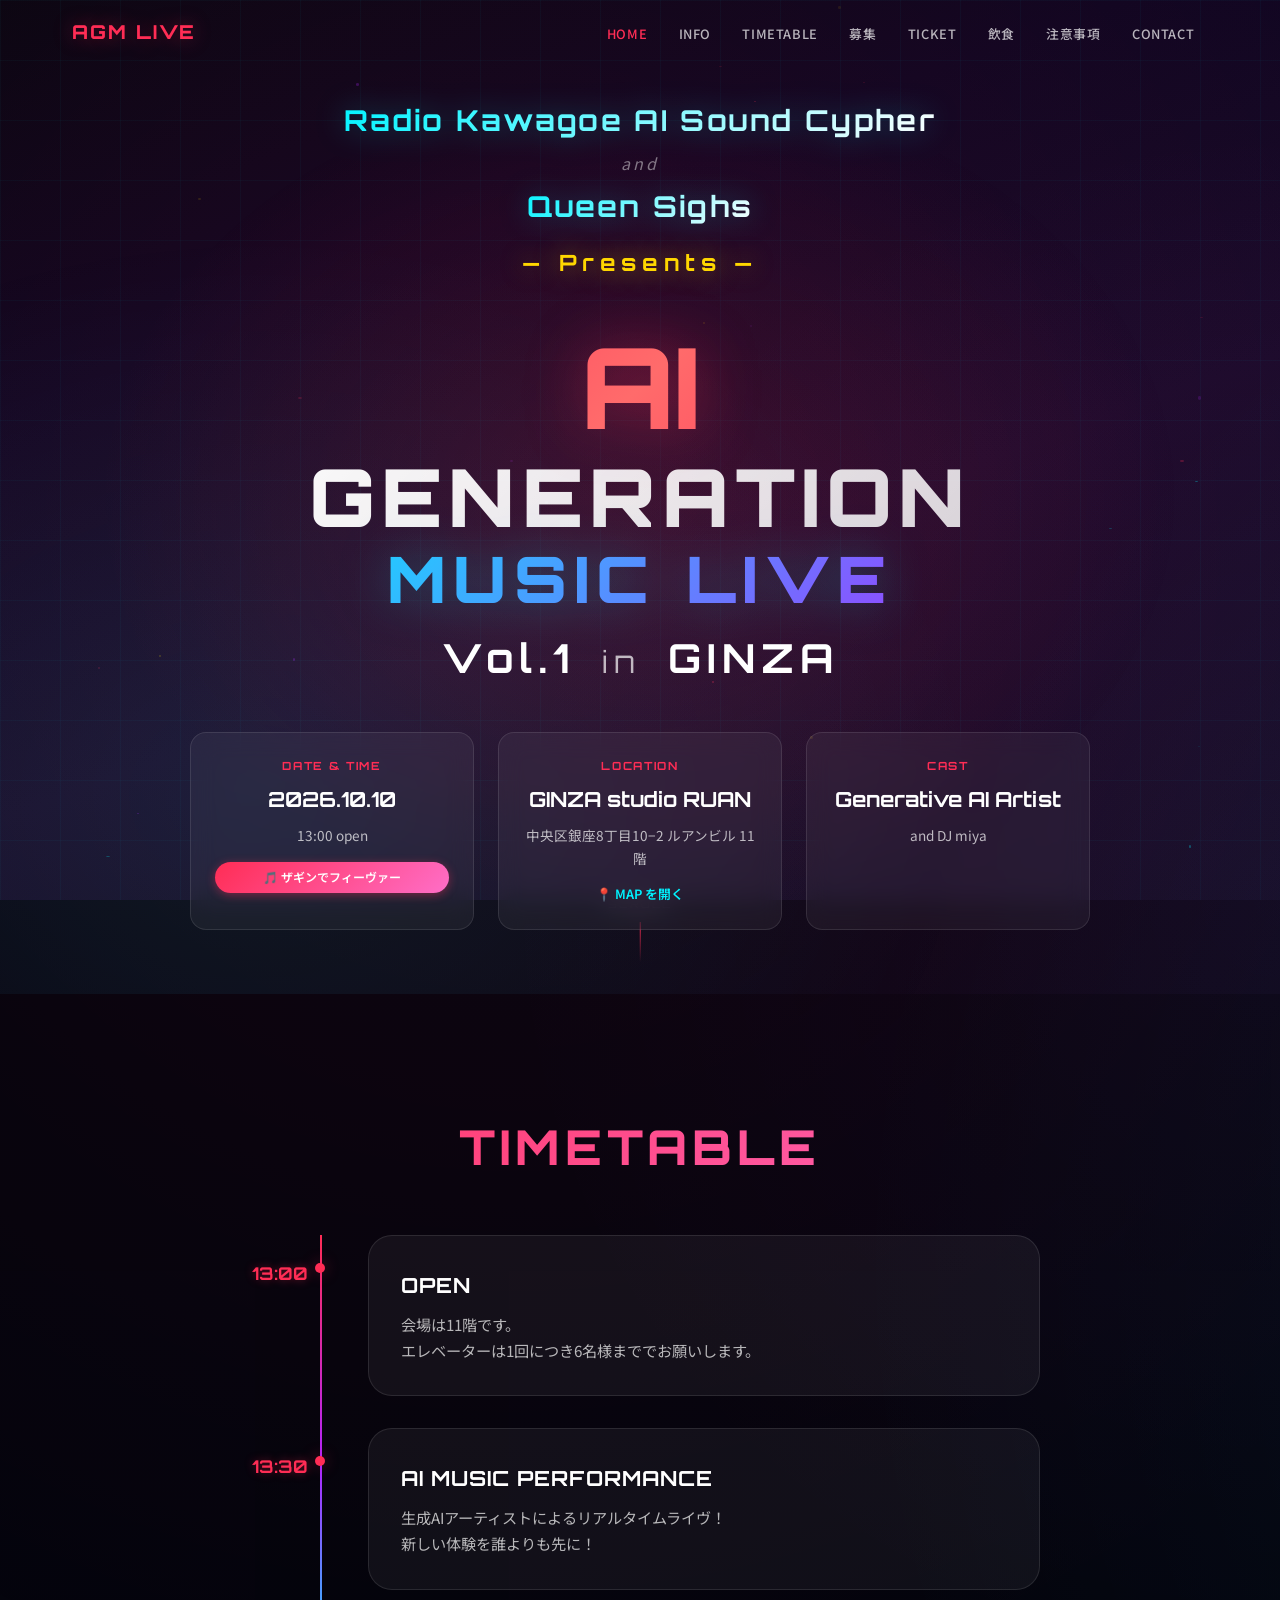
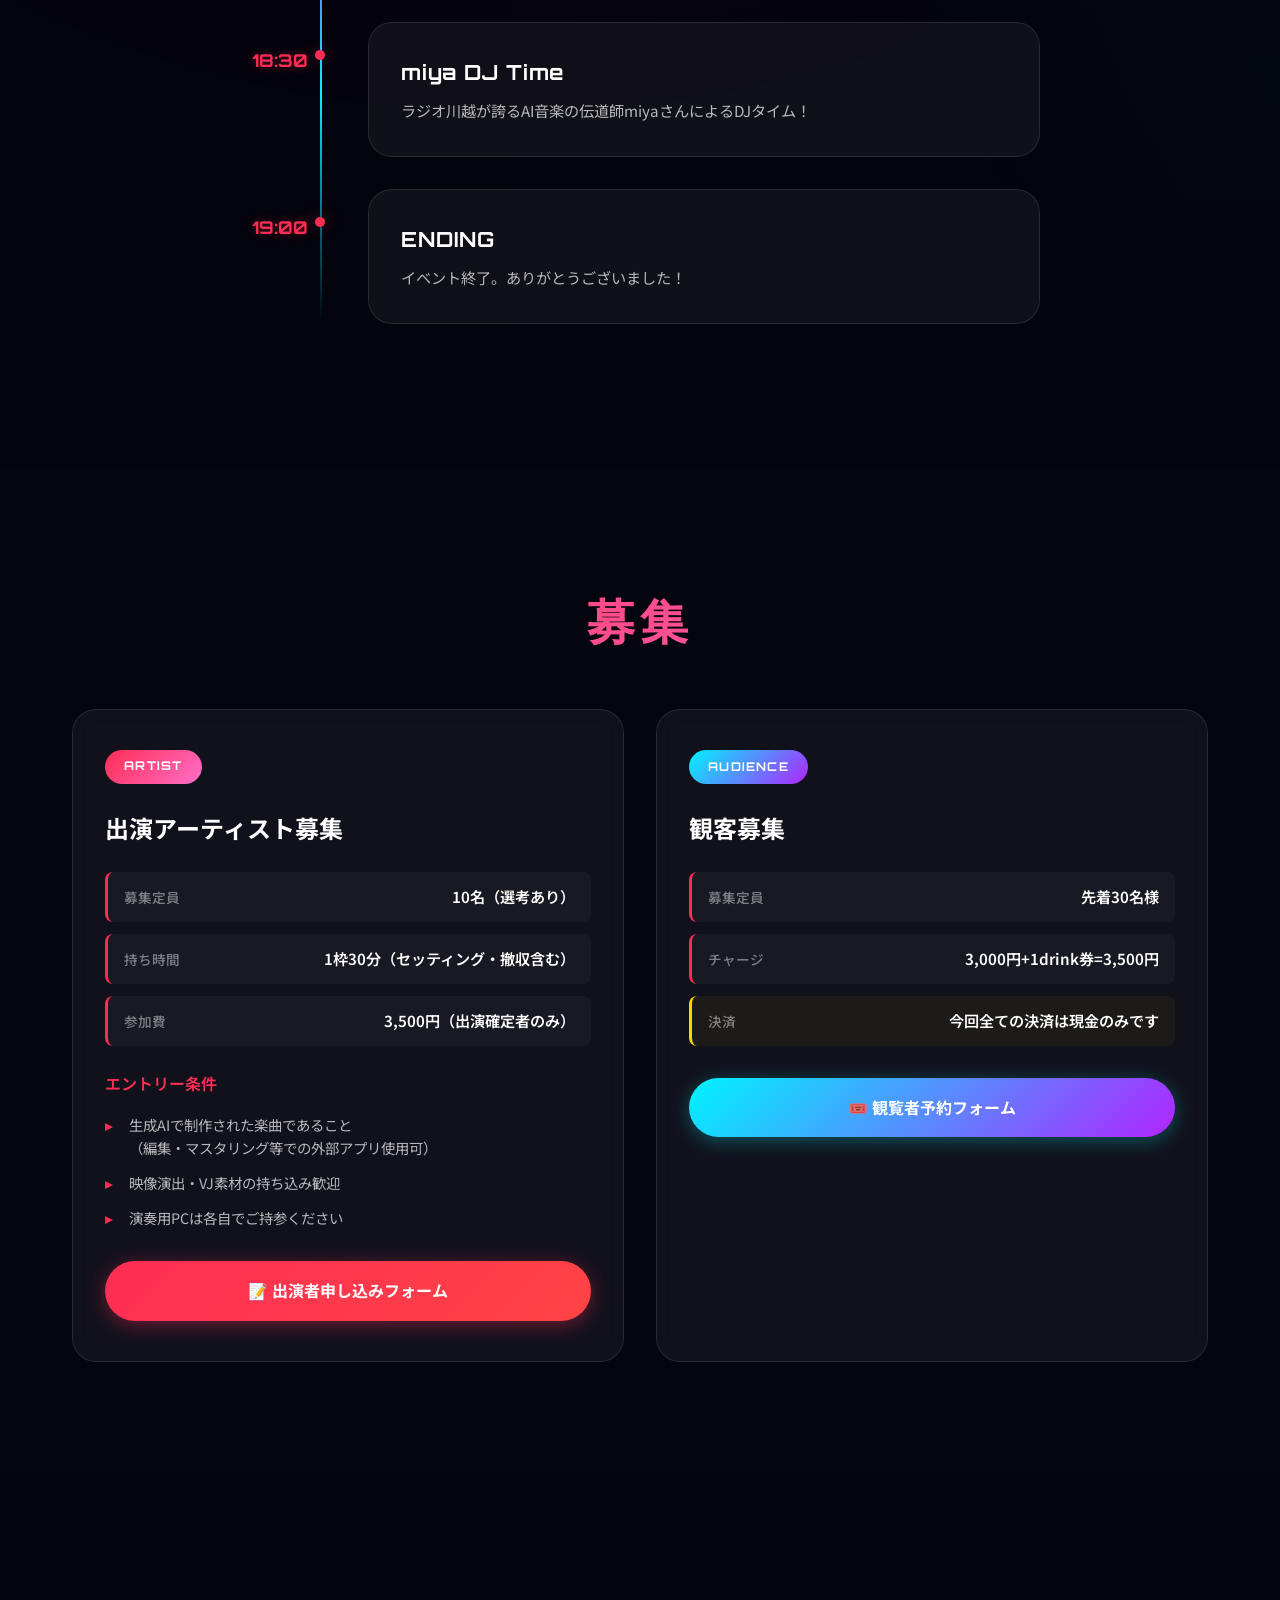
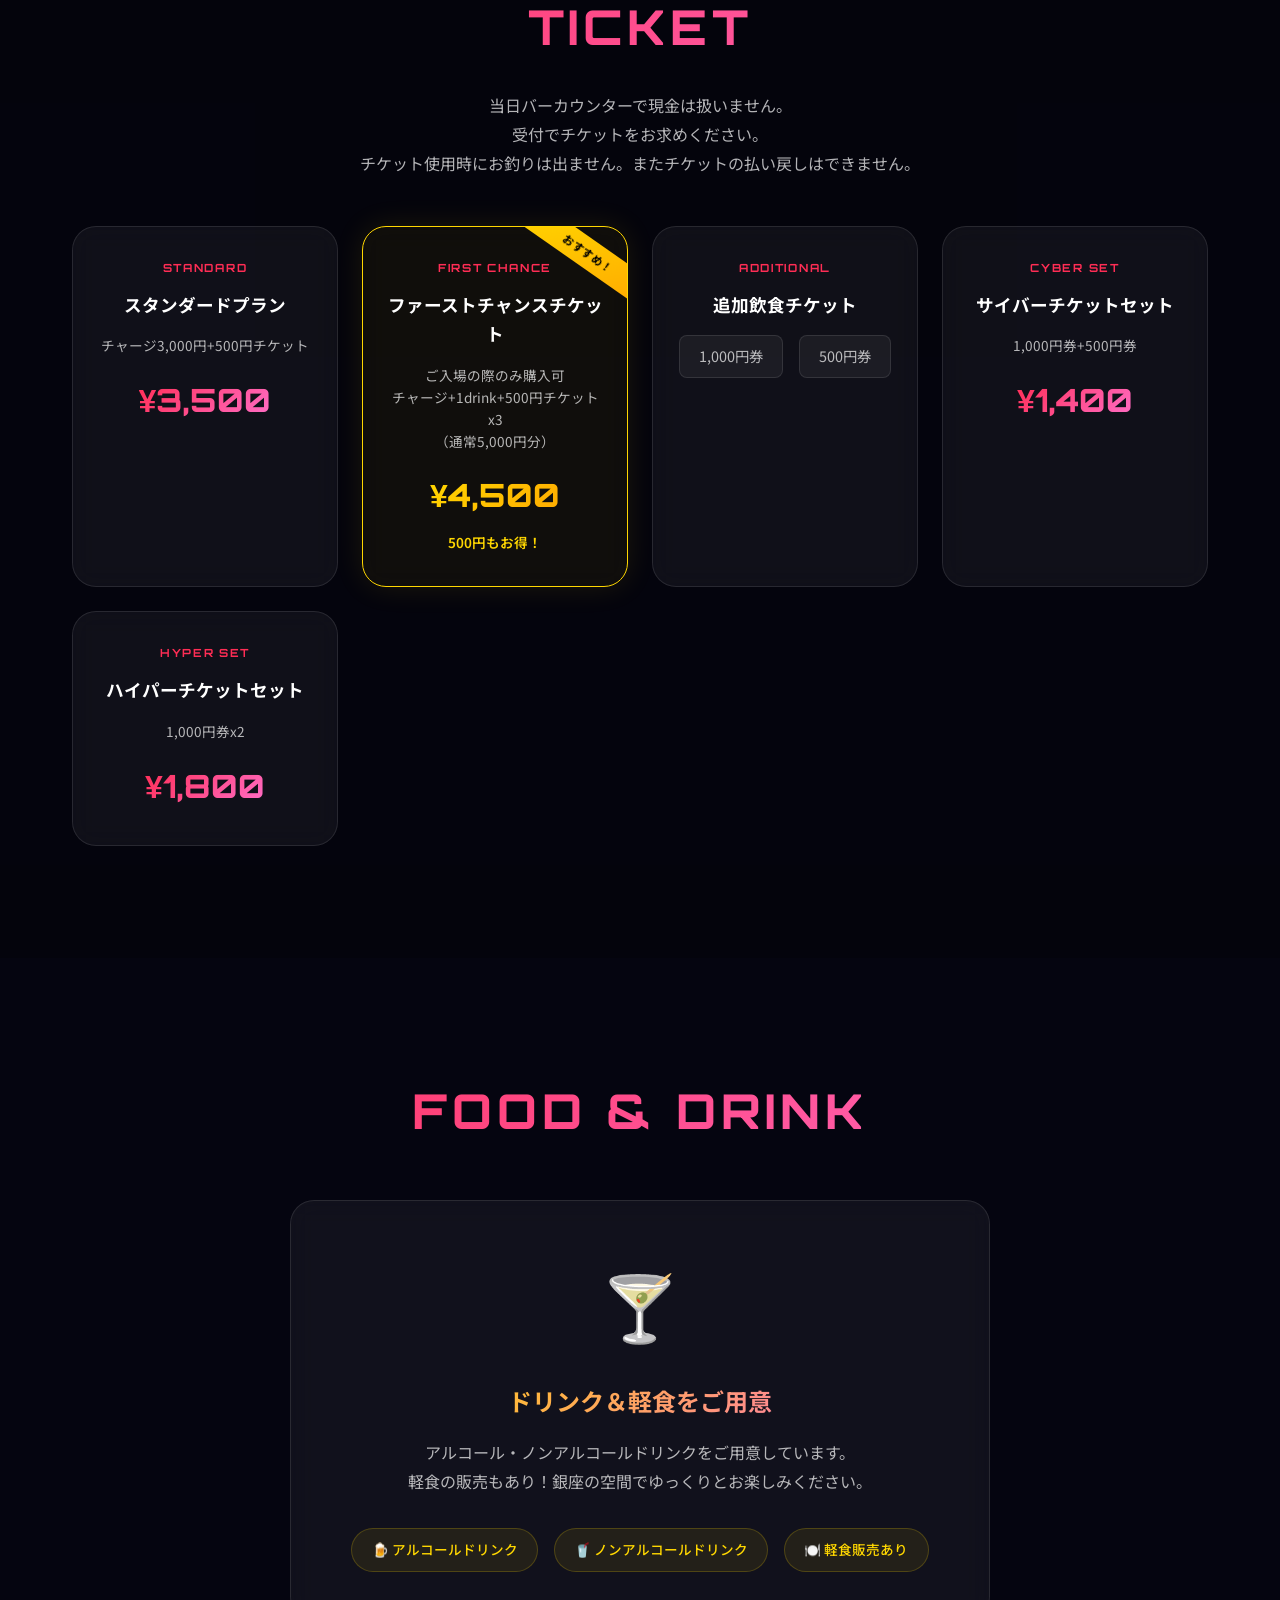
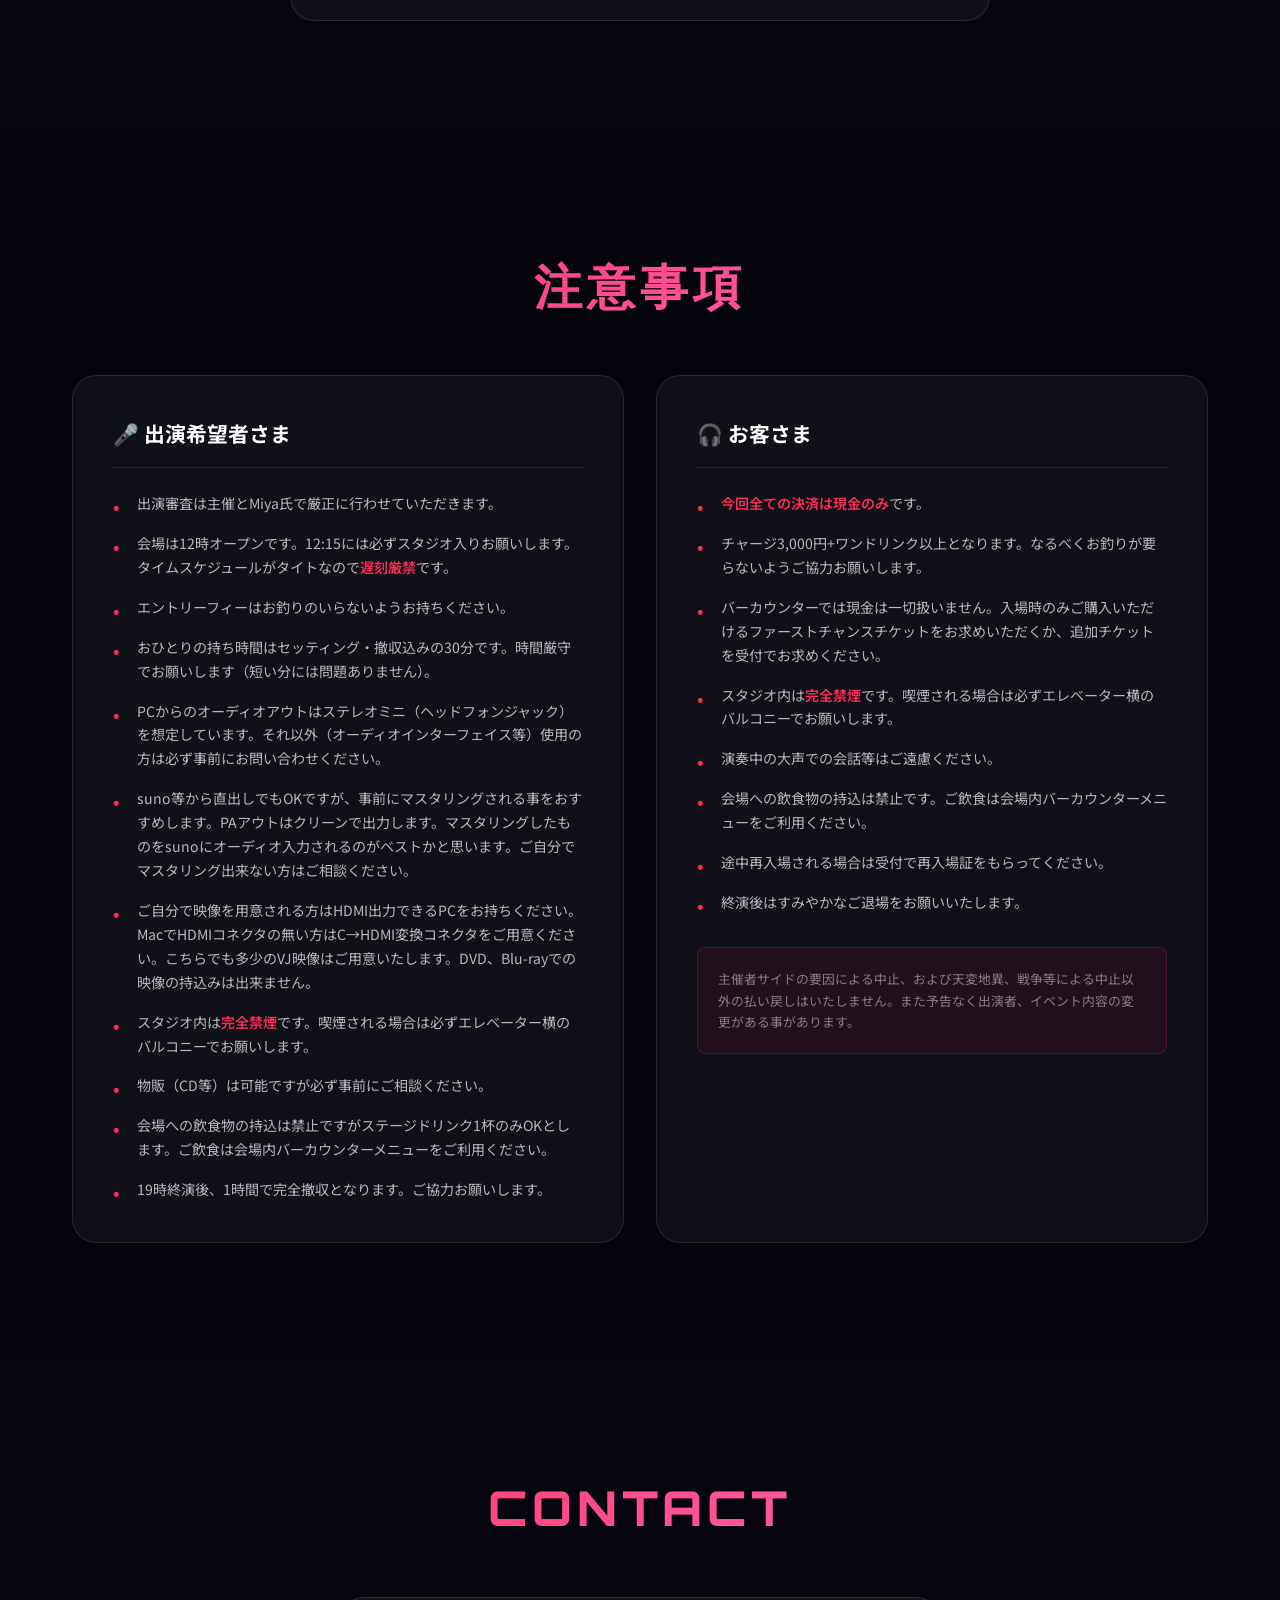
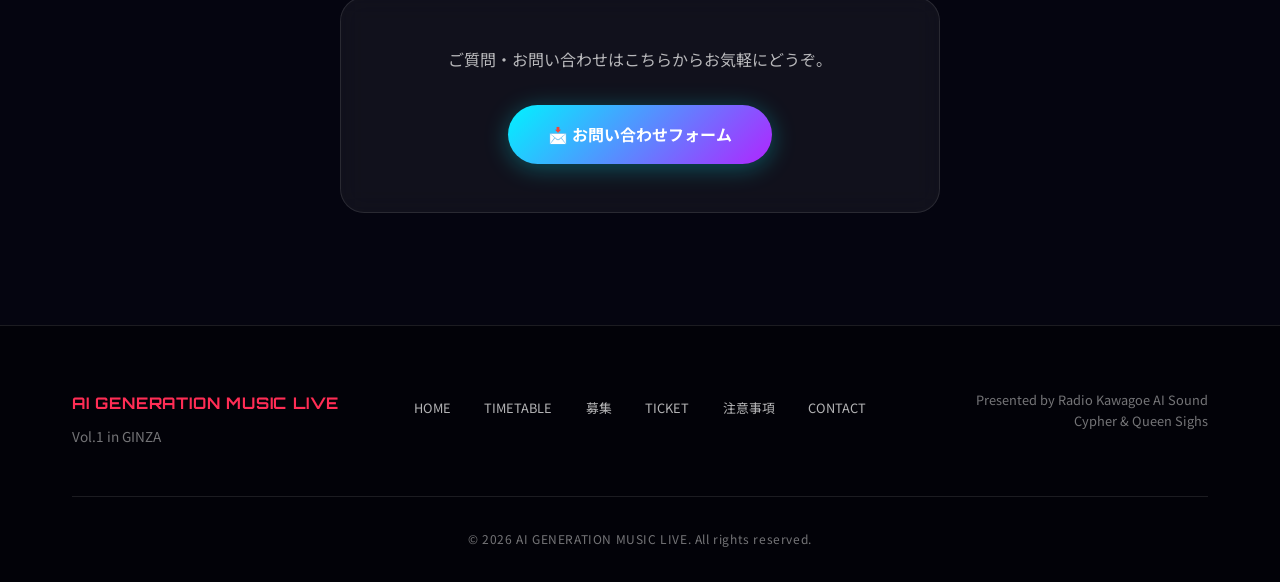
==== index.html @ ae41983b "Add files via upload" ====
<!DOCTYPE html>
<html lang="ja">

<head>
    <meta charset="UTF-8">
    <meta name="viewport" content="width=device-width, initial-scale=1.0">
    <meta name="description"
        content="AI GENERATION MUSIC LIVE Vol.1 in GINZA - 生成AIアーティストによるライヴイベント 2026.10.10 GINZA studio RUAN">
    <title>AI GENERATION MUSIC LIVE Vol.1 in GINZA</title>
    <link rel="icon" type="image/png" href="favicon.png">
    <link rel="stylesheet" href="style.css">
    <link rel="preconnect" href="https://fonts.googleapis.com">
    <link rel="preconnect" href="https://fonts.gstatic.com" crossorigin>
    <link
        href="https://fonts.googleapis.com/css2?family=Orbitron:wght@400;500;600;700;800;900&family=Inter:wght@300;400;500;600;700&family=Noto+Sans+JP:wght@300;400;500;600;700&display=swap"
        rel="stylesheet">
</head>

<body>
    <!-- Animated Background -->
    <div class="bg-animation">
        <div class="bg-grid"></div>
        <div class="bg-particles" id="particles"></div>
    </div>

    <!-- Navigation -->
    <nav class="navbar" id="navbar">
        <div class="nav-container">
            <a href="#home" class="nav-logo">AGM LIVE</a>
            <button class="nav-toggle" id="navToggle" aria-label="メニュー">
                <span></span><span></span><span></span>
            </button>
            <ul class="nav-menu" id="navMenu">
                <li><a href="#home">HOME</a></li>
                <li><a href="#info">INFO</a></li>
                <li><a href="#timetable">TIMETABLE</a></li>
                <li><a href="#recruit">募集</a></li>
                <li><a href="#ticket">TICKET</a></li>
                <li><a href="#food">飲食</a></li>
                <li><a href="#notes">注意事項</a></li>
                <li><a href="#contact">CONTACT</a></li>
            </ul>
        </div>
    </nav>

    <!-- Hero Section -->
    <section class="hero" id="home">
        <div class="hero-bg-overlay"></div>
        <div class="container">
            <div class="hero-content">
                <div class="hero-presents">
                    <span class="presents-name">Radio Kawagoe AI Sound Cypher</span>
                    <span class="presents-and">and</span>
                    <span class="presents-name">Queen Sighs</span>
                    <span class="presents-label">— Presents —</span>
                </div>
                <h1 class="hero-title" data-text="AI GENERATION MUSIC LIVE">
                    <span class="title-ai">AI</span>
                    <span class="title-generation">GENERATION</span>
                    <span class="title-music">MUSIC LIVE</span>
                </h1>
                <p class="hero-vol">Vol.1 <span class="vol-in">in</span> GINZA</p>

                <div class="hero-info-grid">
                    <div class="hero-info-card">
                        <span class="info-label">DATE & TIME</span>
                        <span class="info-value">2026.10.10</span>
                        <span class="info-sub">13:00 open</span>
                        <a href="https://suno.com/s/SmmrngWXtgK3mDYa" target="_blank" class="info-music-link">🎵 ザギンでフィーヴァー</a>
                    </div>
                    <a href="https://maps.app.goo.gl/U4FCpmJCSjaawrC39" target="_blank" class="hero-info-card hero-info-card--link">
                        <span class="info-label">LOCATION</span>
                        <span class="info-value">GINZA studio RUAN</span>
                        <span class="info-sub">中央区銀座8丁目10−2 ルアンビル 11階</span>
                        <span class="info-map-link">📍 MAP を開く</span>
                    </a>
                    <div class="hero-info-card">
                        <span class="info-label">CAST</span>
                        <span class="info-value">Generative AI Artist</span>
                        <span class="info-sub">and DJ miya</span>
                    </div>
                </div>
            </div>
        </div>
        <div class="scroll-indicator">
            <span>SCROLL</span>
            <div class="scroll-line"></div>
        </div>
    </section>

    <!-- Timetable Section -->
    <section class="timetable" id="timetable">
        <div class="container">
            <h2 class="section-title">TIMETABLE</h2>
            <div class="timetable-grid">
                <div class="tt-item" data-time="13:00">
                    <div class="tt-time">
                        <span class="tt-hour">13:00</span>
                    </div>
                    <div class="tt-content glass">
                        <h3>OPEN</h3>
                        <p>会場は11階です。<br>エレベーターは1回につき6名様まででお願いします。</p>
                    </div>
                </div>
                <div class="tt-item" data-time="13:30">
                    <div class="tt-time">
                        <span class="tt-hour">13:30</span>
                    </div>
                    <div class="tt-content glass">
                        <h3>AI MUSIC PERFORMANCE</h3>
                        <p>生成AIアーティストによるリアルタイムライヴ！<br>新しい体験を誰よりも先に！</p>
                    </div>
                </div>
                <div class="tt-item" data-time="18:30">
                    <div class="tt-time">
                        <span class="tt-hour">18:30</span>
                    </div>
                    <div class="tt-content glass">
                        <h3>miya DJ Time</h3>
                        <p>ラジオ川越が誇るAI音楽の伝道師miyaさんによるDJタイム！</p>
                    </div>
                </div>
                <div class="tt-item" data-time="19:00">
                    <div class="tt-time">
                        <span class="tt-hour">19:00</span>
                    </div>
                    <div class="tt-content glass">
                        <h3>ENDING</h3>
                        <p>イベント終了。ありがとうございました！</p>
                    </div>
                </div>
            </div>
        </div>
    </section>

    <!-- Recruit Section -->
    <section class="recruit" id="recruit">
        <div class="container">
            <h2 class="section-title">募集</h2>
            <div class="recruit-grid">
                <!-- 出演アーティスト募集 -->
                <div class="recruit-card glass">
                    <div class="recruit-badge">ARTIST</div>
                    <h3>出演アーティスト募集</h3>
                    <div class="recruit-details">
                        <div class="detail-item">
                            <span class="detail-label">募集定員</span>
                            <span class="detail-value">10名（選考あり）</span>
                        </div>
                        <div class="detail-item">
                            <span class="detail-label">持ち時間</span>
                            <span class="detail-value">1枠30分（セッティング・撤収含む）</span>
                        </div>
                        <div class="detail-item">
                            <span class="detail-label">参加費</span>
                            <span class="detail-value">3,500円（出演確定者のみ）</span>
                        </div>
                    </div>
                    <h4>エントリー条件</h4>
                    <ul class="recruit-conditions">
                        <li>生成AIで制作された楽曲であること<br>（編集・マスタリング等での外部アプリ使用可）</li>
                        <li>映像演出・VJ素材の持ち込み歓迎</li>
                        <li>演奏用PCは各自でご持参ください</li>
                    </ul>
                    <a href="https://docs.google.com/forms/d/e/1FAIpQLSeQ4nv1gIBkoUklcHd0-M5GWstRO8xQOmYLAtCjbZSHkYiLLQ/viewform?usp=sharing&ouid=108113663333971735377"
                        target="_blank" class="btn-recruit">
                        📝 出演者申し込みフォーム
                    </a>
                </div>

                <!-- 観客募集 -->
                <div class="recruit-card glass">
                    <div class="recruit-badge audience">AUDIENCE</div>
                    <h3>観客募集</h3>
                    <div class="recruit-details">
                        <div class="detail-item">
                            <span class="detail-label">募集定員</span>
                            <span class="detail-value">先着30名様</span>
                        </div>
                        <div class="detail-item">
                            <span class="detail-label">チャージ</span>
                            <span class="detail-value">3,000円+1drink券=3,500円</span>
                        </div>
                        <div class="detail-item important">
                            <span class="detail-label">決済</span>
                            <span class="detail-value">今回全ての決済は現金のみです</span>
                        </div>
                    </div>
                    <a href="https://docs.google.com/forms/d/e/1FAIpQLSc0X_4wap38uRmCmlBWRklLwKaytt5H2Ax6cERTAzmfQD6n1A/viewform?usp=sharing&ouid=108113663333971735377"
                        target="_blank" class="btn-recruit audience">
                        🎟️ 観覧者予約フォーム
                    </a>
                </div>
            </div>
        </div>
    </section>

    <!-- Ticket Section -->
    <section class="ticket" id="ticket">
        <div class="container">
            <h2 class="section-title">TICKET</h2>
            <p class="section-subtitle">当日バーカウンターで現金は扱いません。<br>受付でチケットをお求めください。<br>
                チケット使用時にお釣りは出ません。またチケットの払い戻しはできません。</p>
            <div class="ticket-grid">
                <div class="ticket-card glass">
                    <div class="ticket-type">STANDARD</div>
                    <h3>スタンダードプラン</h3>
                    <p class="ticket-desc">チャージ3,000円+500円チケット</p>
                    <div class="ticket-price">
                        <span class="price-amount">¥3,500</span>
                    </div>
                </div>
                <div class="ticket-card glass featured">
                    <div class="ticket-recommend">おすすめ！</div>
                    <div class="ticket-type">FIRST CHANCE</div>
                    <h3>ファーストチャンスチケット</h3>
                    <p class="ticket-desc">ご入場の際のみ購入可<br>チャージ+1drink+500円チケットx3<br>（通常5,000円分）</p>
                    <div class="ticket-price">
                        <span class="price-amount">¥4,500</span>
                        <span class="price-note">500円もお得！</span>
                    </div>
                </div>
                <div class="ticket-card glass">
                    <div class="ticket-type">ADDITIONAL</div>
                    <h3>追加飲食チケット</h3>
                    <div class="ticket-variants">
                        <div class="variant">
                            <span>1,000円券</span>
                        </div>
                        <div class="variant">
                            <span>500円券</span>
                        </div>
                    </div>
                </div>
                <div class="ticket-card glass">
                    <div class="ticket-type">CYBER SET</div>
                    <h3>サイバーチケットセット</h3>
                    <p class="ticket-desc">1,000円券+500円券</p>
                    <div class="ticket-price">
                        <span class="price-amount">¥1,400</span>
                    </div>
                </div>
                <div class="ticket-card glass">
                    <div class="ticket-type">HYPER SET</div>
                    <h3>ハイパーチケットセット</h3>
                    <p class="ticket-desc">1,000円券x2</p>
                    <div class="ticket-price">
                        <span class="price-amount">¥1,800</span>
                    </div>
                </div>
            </div>
        </div>
    </section>

    <!-- Food & Drink Section -->
    <section class="food" id="food">
        <div class="container">
            <h2 class="section-title">FOOD & DRINK</h2>
            <div class="food-content glass">
                <div class="food-icon">🍸</div>
                <h3>ドリンク＆軽食をご用意</h3>
                <p>アルコール・ノンアルコールドリンクをご用意しています。<br>
                    軽食の販売もあり！銀座の空間でゆっくりとお楽しみください。</p>
                <div class="food-highlights">
                    <span class="food-tag">🍺 アルコールドリンク</span>
                    <span class="food-tag">🥤 ノンアルコールドリンク</span>
                    <span class="food-tag">🍽️ 軽食販売あり</span>
                </div>
            </div>
        </div>
    </section>

    <!-- Notes Section -->
    <section class="notes" id="notes">
        <div class="container">
            <h2 class="section-title">注意事項</h2>
            <div class="notes-grid">
                <!-- 出演希望者さま向け -->
                <div class="notes-card glass">
                    <h3>🎤 出演希望者さま</h3>
                    <ul class="notes-list">
                        <li>出演審査は主催とMiya氏で厳正に行わせていただきます。</li>
                        <li>会場は12時オープンです。12:15には必ずスタジオ入りお願いします。タイムスケジュールがタイトなので<strong>遅刻厳禁</strong>です。</li>
                        <li>エントリーフィーはお釣りのいらないようお持ちください。</li>
                        <li>おひとりの持ち時間はセッティング・撤収込みの30分です。時間厳守でお願いします（短い分には問題ありません）。</li>
                        <li>PCからのオーディオアウトはステレオミニ（ヘッドフォンジャック）を想定しています。それ以外（オーディオインターフェイス等）使用の方は必ず事前にお問い合わせください。</li>
                        <li>suno等から直出しでもOKですが、事前にマスタリングされる事をおすすめします。PAアウトはクリーンで出力します。マスタリングしたものをsunoにオーディオ入力されるのがベストかと思います。ご自分でマスタリング出来ない方はご相談ください。</li>
                        <li>ご自分で映像を用意される方はHDMI出力できるPCをお持ちください。MacでHDMIコネクタの無い方はC→HDMI変換コネクタをご用意ください。こちらでも多少のVJ映像はご用意いたします。DVD、Blu-rayでの映像の持込みは出来ません。</li>
                        <li>スタジオ内は<strong>完全禁煙</strong>です。喫煙される場合は必ずエレベーター横のバルコニーでお願いします。</li>
                        <li>物販（CD等）は可能ですが必ず事前にご相談ください。</li>
                        <li>会場への飲食物の持込は禁止ですがステージドリンク1杯のみOKとします。ご飲食は会場内バーカウンターメニューをご利用ください。</li>
                        <li>19時終演後、1時間で完全撤収となります。ご協力お願いします。</li>
                    </ul>
                </div>

                <!-- お客さま向け -->
                <div class="notes-card glass">
                    <h3>🎧 お客さま</h3>
                    <ul class="notes-list">
                        <li><strong>今回全ての決済は現金のみ</strong>です。</li>
                        <li>チャージ3,000円+ワンドリンク以上となります。なるべくお釣りが要らないようご協力お願いします。</li>
                        <li>バーカウンターでは現金は一切扱いません。入場時のみご購入いただけるファーストチャンスチケットをお求めいただくか、追加チケットを受付でお求めください。</li>
                        <li>スタジオ内は<strong>完全禁煙</strong>です。喫煙される場合は必ずエレベーター横のバルコニーでお願いします。</li>
                        <li>演奏中の大声での会話等はご遠慮ください。</li>
                        <li>会場への飲食物の持込は禁止です。ご飲食は会場内バーカウンターメニューをご利用ください。</li>
                        <li>途中再入場される場合は受付で再入場証をもらってください。</li>
                        <li>終演後はすみやかなご退場をお願いいたします。</li>
                    </ul>
                    <div class="notes-disclaimer">
                        <p>主催者サイドの要因による中止、および天変地異、戦争等による中止以外の払い戻しはいたしません。また予告なく出演者、イベント内容の変更がある事があります。</p>
                    </div>
                </div>
            </div>
        </div>
    </section>

    <!-- Contact Section -->
    <section class="contact" id="contact">
        <div class="container">
            <h2 class="section-title">CONTACT</h2>
            <div class="contact-content glass">
                <p>ご質問・お問い合わせはこちらからお気軽にどうぞ。</p>
                <a href="https://docs.google.com/forms/d/1nkTYKJEtTNZuPF-lvKmq2aJUaekRXteMMUv9fxaMmq4/edit"
                    target="_blank" class="btn-contact">
                    📩 お問い合わせフォーム
                </a>
            </div>
        </div>
    </section>

    <!-- Footer -->
    <footer class="footer">
        <div class="container">
            <div class="footer-content">
                <div class="footer-logo">
                    <h3>AI GENERATION MUSIC LIVE</h3>
                    <p>Vol.1 in GINZA</p>
                </div>
                <div class="footer-links">
                    <a href="#home">HOME</a>
                    <a href="#timetable">TIMETABLE</a>
                    <a href="#recruit">募集</a>
                    <a href="#ticket">TICKET</a>
                    <a href="#notes">注意事項</a>
                    <a href="#contact">CONTACT</a>
                </div>
                <div class="footer-credit">
                    <p>Presented by Radio Kawagoe AI Sound Cypher & Queen Sighs</p>
                </div>
            </div>
            <div class="footer-bottom">
                <p>&copy; 2026 AI GENERATION MUSIC LIVE. All rights reserved.</p>
            </div>
        </div>
    </footer>

    <script src="script.js"></script>
</body>

</html>
---- style.css ----
/* ===== RESET & VARIABLES ===== */
* {
    margin: 0;
    padding: 0;
    box-sizing: border-box;
}

:root {
    --bg-dark: #050510;
    --bg-surface: #0a0a1a;
    --bg-card: rgba(255, 255, 255, 0.04);
    --accent-red: #ff2d55;
    --accent-red-glow: rgba(255, 45, 85, 0.4);
    --accent-cyan: #00f3ff;
    --accent-cyan-glow: rgba(0, 243, 255, 0.3);
    --accent-purple: #b025ff;
    --accent-purple-glow: rgba(176, 37, 255, 0.3);
    --accent-gold: #ffd700;
    --accent-pink: #ff6ec7;
    --text-primary: #ffffff;
    --text-secondary: rgba(255, 255, 255, 0.7);
    --text-muted: rgba(255, 255, 255, 0.45);
    --glass-bg: rgba(255, 255, 255, 0.05);
    --glass-border: rgba(255, 255, 255, 0.1);
    --glass-hover: rgba(255, 255, 255, 0.08);
    --radius-sm: 8px;
    --radius-md: 16px;
    --radius-lg: 24px;
    --radius-xl: 32px;
}

html {
    scroll-behavior: smooth;
}

body {
    font-family: 'Noto Sans JP', 'Inter', sans-serif;
    background-color: var(--bg-dark);
    color: var(--text-primary);
    line-height: 1.7;
    overflow-x: hidden;
}

/* ===== ANIMATED BACKGROUND ===== */
.bg-animation {
    position: fixed;
    top: 0;
    left: 0;
    width: 100%;
    height: 100%;
    z-index: -1;
    background: linear-gradient(160deg, #050510 0%, #0d0520 30%, #150a28 60%, #0a0a1a 100%);
}

.bg-grid {
    position: absolute;
    width: 100%;
    height: 100%;
    background-image:
        linear-gradient(rgba(0, 243, 255, 0.03) 1px, transparent 1px),
        linear-gradient(90deg, rgba(0, 243, 255, 0.03) 1px, transparent 1px);
    background-size: 60px 60px;
    animation: gridPulse 8s ease-in-out infinite;
}

@keyframes gridPulse {
    0%, 100% { opacity: 0.3; }
    50% { opacity: 0.6; }
}

.bg-animation::before {
    content: '';
    position: absolute;
    width: 200%;
    height: 200%;
    background-image:
        radial-gradient(circle at 20% 30%, rgba(255, 45, 85, 0.08) 0%, transparent 50%),
        radial-gradient(circle at 80% 70%, rgba(0, 243, 255, 0.08) 0%, transparent 50%),
        radial-gradient(circle at 50% 50%, rgba(176, 37, 255, 0.06) 0%, transparent 50%);
    animation: bgFloat 25s ease-in-out infinite;
}

@keyframes bgFloat {
    0%, 100% { transform: translate(0, 0); }
    33% { transform: translate(-30px, -40px); }
    66% { transform: translate(20px, -20px); }
}

/* ===== CONTAINER ===== */
.container {
    max-width: 1200px;
    margin: 0 auto;
    padding: 0 2rem;
}

/* ===== NAVIGATION ===== */
.navbar {
    position: fixed;
    top: 0;
    left: 0;
    width: 100%;
    z-index: 1000;
    padding: 1rem 0;
    transition: all 0.4s cubic-bezier(0.4, 0, 0.2, 1);
}

.navbar.scrolled {
    background: rgba(5, 5, 16, 0.9);
    backdrop-filter: blur(20px);
    border-bottom: 1px solid var(--glass-border);
    padding: 0.5rem 0;
}

.nav-container {
    max-width: 1200px;
    margin: 0 auto;
    padding: 0 2rem;
    display: flex;
    justify-content: space-between;
    align-items: center;
}

.nav-logo {
    font-family: 'Orbitron', sans-serif;
    font-size: 1.2rem;
    font-weight: 800;
    color: var(--accent-red);
    text-decoration: none;
    letter-spacing: 0.1em;
    text-shadow: 0 0 20px var(--accent-red-glow);
}

.nav-toggle {
    display: none;
    flex-direction: column;
    gap: 5px;
    background: none;
    border: none;
    cursor: pointer;
    padding: 5px;
}

.nav-toggle span {
    width: 25px;
    height: 2px;
    background: var(--text-primary);
    transition: all 0.3s ease;
}

.nav-menu {
    display: flex;
    list-style: none;
    gap: 0.25rem;
}

.nav-menu a {
    color: var(--text-secondary);
    text-decoration: none;
    font-size: 0.8rem;
    font-weight: 500;
    padding: 0.5rem 0.85rem;
    border-radius: var(--radius-sm);
    transition: all 0.3s ease;
    letter-spacing: 0.05em;
}

.nav-menu a:hover {
    color: var(--accent-red);
    background: rgba(255, 45, 85, 0.1);
}

/* ===== GLASS EFFECT ===== */
.glass {
    background: var(--glass-bg);
    backdrop-filter: blur(12px);
    border: 1px solid var(--glass-border);
    border-radius: var(--radius-lg);
    padding: 2rem;
    transition: all 0.4s cubic-bezier(0.4, 0, 0.2, 1);
}

.glass:hover {
    border-color: rgba(255, 45, 85, 0.25);
    background: var(--glass-hover);
    box-shadow: 0 8px 40px rgba(255, 45, 85, 0.08);
    transform: translateY(-3px);
}

/* ===== SECTION TITLES ===== */
.section-title {
    font-family: 'Orbitron', sans-serif;
    font-size: clamp(2rem, 5vw, 3rem);
    text-align: center;
    margin-bottom: 1.5rem;
    font-weight: 800;
    letter-spacing: 0.1em;
    background: linear-gradient(135deg, var(--accent-red), var(--accent-pink), var(--accent-red));
    background-size: 200% 200%;
    -webkit-background-clip: text;
    -webkit-text-fill-color: transparent;
    background-clip: text;
    animation: titleShift 4s ease infinite;
}

@keyframes titleShift {
    0%, 100% { background-position: 0% 50%; }
    50% { background-position: 100% 50%; }
}

.section-subtitle {
    text-align: center;
    color: var(--text-secondary);
    margin-bottom: 3rem;
    font-size: 1rem;
    line-height: 1.8;
}

section {
    padding: 7rem 0;
    position: relative;
    overflow: hidden;
}

/* ===== HERO SECTION ===== */
.hero {
    min-height: 100vh;
    display: flex;
    flex-direction: column;
    justify-content: center;
    align-items: center;
    text-align: center;
    position: relative;
    padding: 6rem 0 4rem;
}

.hero-bg-overlay {
    position: absolute;
    inset: 0;
    background:
        radial-gradient(ellipse at center, rgba(255, 45, 85, 0.12) 0%, transparent 60%),
        radial-gradient(ellipse at 20% 80%, rgba(0, 243, 255, 0.08) 0%, transparent 50%);
    pointer-events: none;
}

.hero-content {
    position: relative;
    z-index: 1;
    animation: fadeInUp 1s ease-out;
}

.hero-presents {
    display: flex;
    flex-direction: column;
    align-items: center;
    margin-bottom: 2.5rem;
    gap: 0.3rem;
}

.presents-name {
    font-family: 'Orbitron', sans-serif;
    font-size: clamp(1.2rem, 3vw, 1.8rem);
    font-weight: 700;
    letter-spacing: 0.08em;
    background: linear-gradient(135deg, var(--accent-cyan), #ffffff, var(--accent-purple));
    background-size: 200% 200%;
    -webkit-background-clip: text;
    -webkit-text-fill-color: transparent;
    background-clip: text;
    animation: presentsShimmer 4s ease infinite;
    filter: drop-shadow(0 0 15px var(--accent-cyan-glow));
}

@keyframes presentsShimmer {
    0%, 100% { background-position: 0% 50%; }
    50% { background-position: 100% 50%; }
}

.presents-and {
    font-size: 1rem;
    color: var(--text-muted);
    font-style: italic;
    letter-spacing: 0.2em;
}

.presents-label {
    display: inline-block;
    margin-top: 0.5rem;
    font-family: 'Orbitron', sans-serif;
    font-weight: 700;
    font-size: clamp(1rem, 2.5vw, 1.4rem);
    color: var(--accent-gold);
    text-shadow: 0 0 25px rgba(255, 215, 0, 0.5);
    letter-spacing: 0.25em;
}

.hero-title {
    font-family: 'Orbitron', sans-serif;
    font-weight: 900;
    margin-bottom: 0.5rem;
    line-height: 1.15;
    position: relative;
}

.title-ai {
    display: block;
    font-size: clamp(3rem, 10vw, 7rem);
    background: linear-gradient(135deg, var(--accent-red), #ff6b6b, var(--accent-red));
    -webkit-background-clip: text;
    -webkit-text-fill-color: transparent;
    background-clip: text;
    filter: drop-shadow(0 0 30px var(--accent-red-glow));
    animation: titlePulse 3s ease-in-out infinite;
}

.title-generation {
    display: block;
    font-size: clamp(2rem, 7vw, 5rem);
    background: linear-gradient(135deg, var(--text-primary), rgba(255, 255, 255, 0.8));
    -webkit-background-clip: text;
    -webkit-text-fill-color: transparent;
    background-clip: text;
    letter-spacing: 0.08em;
}

.title-music {
    display: block;
    font-size: clamp(1.8rem, 6vw, 4rem);
    background: linear-gradient(135deg, var(--accent-cyan), var(--accent-purple));
    -webkit-background-clip: text;
    -webkit-text-fill-color: transparent;
    background-clip: text;
    filter: drop-shadow(0 0 25px var(--accent-cyan-glow));
    letter-spacing: 0.12em;
}

@keyframes titlePulse {
    0%, 100% { filter: drop-shadow(0 0 30px var(--accent-red-glow)); }
    50% { filter: drop-shadow(0 0 50px rgba(255, 45, 85, 0.6)); }
}

.hero-vol {
    font-family: 'Orbitron', sans-serif;
    font-size: clamp(1.5rem, 4vw, 2.5rem);
    font-weight: 700;
    margin-bottom: 2.5rem;
    color: var(--text-primary);
    letter-spacing: 0.15em;
}

.vol-in {
    font-weight: 400;
    font-size: 0.75em;
    color: var(--text-secondary);
    margin: 0 0.3em;
}

.btn-hero {
    display: inline-block;
    padding: 1rem 2.5rem;
    background: linear-gradient(135deg, var(--accent-red), #ff4444);
    color: white;
    text-decoration: none;
    font-weight: 700;
    font-size: 1rem;
    border-radius: 50px;
    transition: all 0.4s cubic-bezier(0.4, 0, 0.2, 1);
    box-shadow: 0 4px 25px var(--accent-red-glow);
    margin-bottom: 3rem;
    letter-spacing: 0.02em;
}

.btn-hero:hover {
    transform: translateY(-3px) scale(1.03);
    box-shadow: 0 8px 40px rgba(255, 45, 85, 0.5);
}

.hero-info-grid {
    display: grid;
    grid-template-columns: repeat(auto-fit, minmax(240px, 1fr));
    gap: 1.5rem;
    max-width: 900px;
    margin: 0 auto;
}

.hero-info-card {
    background: var(--glass-bg);
    backdrop-filter: blur(12px);
    border: 1px solid var(--glass-border);
    border-radius: var(--radius-md);
    padding: 1.5rem;
    display: flex;
    flex-direction: column;
    gap: 0.4rem;
    transition: all 0.3s ease;
}

.hero-info-card:hover {
    border-color: var(--accent-red);
    box-shadow: 0 0 25px var(--accent-red-glow);
    transform: translateY(-5px);
}

.info-label {
    font-family: 'Orbitron', sans-serif;
    font-size: 0.7rem;
    color: var(--accent-red);
    letter-spacing: 0.15em;
    font-weight: 700;
}

.info-value {
    font-family: 'Orbitron', sans-serif;
    font-size: 1.3rem;
    font-weight: 700;
    color: var(--text-primary);
}

.info-sub {
    font-size: 0.85rem;
    color: var(--text-secondary);
}

.hero-info-card--link {
    text-decoration: none;
    cursor: pointer;
}

.hero-info-card--link:hover .info-map-link {
    color: var(--accent-red);
    transform: translateX(3px);
}

.info-map-link {
    font-size: 0.8rem;
    color: var(--accent-cyan);
    font-weight: 600;
    margin-top: 0.4rem;
    transition: all 0.3s ease;
    display: inline-block;
}

.info-music-link {
    display: inline-block;
    margin-top: 0.5rem;
    padding: 0.35rem 0.9rem;
    background: linear-gradient(135deg, var(--accent-red), var(--accent-pink));
    color: white;
    text-decoration: none;
    font-size: 0.75rem;
    font-weight: 600;
    border-radius: 20px;
    transition: all 0.3s ease;
    box-shadow: 0 2px 10px var(--accent-red-glow);
}

.info-music-link:hover {
    transform: scale(1.05);
    box-shadow: 0 4px 18px rgba(255, 45, 85, 0.5);
}

.scroll-indicator {
    position: absolute;
    bottom: 2rem;
    left: 50%;
    transform: translateX(-50%);
    display: flex;
    flex-direction: column;
    align-items: center;
    gap: 0.5rem;
    color: var(--text-muted);
    font-family: 'Orbitron', sans-serif;
    font-size: 0.65rem;
    letter-spacing: 0.2em;
    animation: scrollBounce 2.5s ease-in-out infinite;
}

.scroll-line {
    width: 1px;
    height: 40px;
    background: linear-gradient(180deg, var(--accent-red), transparent);
}

@keyframes scrollBounce {
    0%, 100% { transform: translateX(-50%) translateY(0); opacity: 1; }
    50% { transform: translateX(-50%) translateY(12px); opacity: 0.4; }
}

@keyframes fadeInUp {
    from { opacity: 0; transform: translateY(40px); }
    to { opacity: 1; transform: translateY(0); }
}

/* ===== TIMETABLE SECTION ===== */
.timetable {
    background: rgba(0, 0, 0, 0.2);
}

.timetable-grid {
    max-width: 800px;
    margin: 3rem auto 0;
    position: relative;
}

.timetable-grid::before {
    content: '';
    position: absolute;
    left: 80px;
    top: 0;
    bottom: 0;
    width: 2px;
    background: linear-gradient(180deg, var(--accent-red), var(--accent-purple), var(--accent-cyan), transparent);
}

.tt-item {
    display: flex;
    gap: 2rem;
    margin-bottom: 2rem;
    opacity: 0;
    transform: translateX(-20px);
    animation: slideInLeft 0.6s ease-out forwards;
}

.tt-item:nth-child(1) { animation-delay: 0.1s; }
.tt-item:nth-child(2) { animation-delay: 0.2s; }
.tt-item:nth-child(3) { animation-delay: 0.3s; }
.tt-item:nth-child(4) { animation-delay: 0.4s; }

@keyframes slideInLeft {
    to { opacity: 1; transform: translateX(0); }
}

.tt-time {
    flex-shrink: 0;
    width: 80px;
    display: flex;
    align-items: flex-start;
    justify-content: center;
    padding-top: 1.5rem;
    position: relative;
}

.tt-time::after {
    content: '';
    position: absolute;
    right: -5px;
    top: 1.75rem;
    width: 10px;
    height: 10px;
    border-radius: 50%;
    background: var(--accent-red);
    box-shadow: 0 0 15px var(--accent-red-glow);
    z-index: 1;
}

.tt-hour {
    font-family: 'Orbitron', sans-serif;
    font-size: 1.1rem;
    font-weight: 700;
    color: var(--accent-red);
    text-shadow: 0 0 10px var(--accent-red-glow);
}

.tt-content {
    flex: 1;
    margin-left: 1rem;
}

.tt-content h3 {
    font-family: 'Orbitron', sans-serif;
    font-size: 1.3rem;
    color: var(--text-primary);
    margin-bottom: 0.5rem;
    letter-spacing: 0.05em;
}

.tt-content p {
    color: var(--text-secondary);
    font-size: 0.95rem;
}

/* ===== RECRUIT SECTION ===== */
.recruit-grid {
    display: grid;
    grid-template-columns: repeat(auto-fit, minmax(350px, 1fr));
    gap: 2rem;
    margin-top: 3rem;
}

.recruit-card {
    position: relative;
    padding: 2.5rem 2rem;
}

.recruit-badge {
    display: inline-block;
    padding: 0.4rem 1.2rem;
    background: linear-gradient(135deg, var(--accent-red), var(--accent-pink));
    border-radius: 20px;
    font-family: 'Orbitron', sans-serif;
    font-size: 0.75rem;
    font-weight: 700;
    letter-spacing: 0.1em;
    margin-bottom: 1.5rem;
}

.recruit-badge.audience {
    background: linear-gradient(135deg, var(--accent-cyan), var(--accent-purple));
}

.recruit-card h3 {
    font-size: 1.5rem;
    font-weight: 700;
    margin-bottom: 1.5rem;
    color: var(--text-primary);
}

.recruit-card h4 {
    font-size: 1rem;
    color: var(--accent-red);
    margin: 1.5rem 0 1rem;
    font-weight: 600;
}

.recruit-details {
    display: flex;
    flex-direction: column;
    gap: 0.75rem;
}

.detail-item {
    display: flex;
    justify-content: space-between;
    align-items: center;
    padding: 0.75rem 1rem;
    background: rgba(255, 255, 255, 0.03);
    border-radius: var(--radius-sm);
    border-left: 3px solid var(--accent-red);
}

.detail-item.important {
    border-left-color: var(--accent-gold);
    background: rgba(255, 215, 0, 0.05);
}

.detail-label {
    font-size: 0.85rem;
    color: var(--text-muted);
    font-weight: 500;
}

.detail-value {
    font-weight: 600;
    color: var(--text-primary);
    font-size: 0.95rem;
}

.recruit-conditions {
    list-style: none;
    display: flex;
    flex-direction: column;
    gap: 0.75rem;
}

.recruit-conditions li {
    position: relative;
    padding-left: 1.5rem;
    color: var(--text-secondary);
    font-size: 0.9rem;
    line-height: 1.6;
}

.recruit-conditions li::before {
    content: '▸';
    position: absolute;
    left: 0;
    color: var(--accent-red);
    font-weight: 700;
}

.btn-recruit {
    display: block;
    text-align: center;
    margin-top: 2rem;
    padding: 1rem 2rem;
    background: linear-gradient(135deg, var(--accent-red), #ff4444);
    color: white;
    text-decoration: none;
    font-weight: 700;
    font-size: 1rem;
    border-radius: 50px;
    transition: all 0.4s ease;
    box-shadow: 0 4px 20px var(--accent-red-glow);
}

.btn-recruit.audience {
    background: linear-gradient(135deg, var(--accent-cyan), var(--accent-purple));
    box-shadow: 0 4px 20px var(--accent-cyan-glow);
}

.btn-recruit:hover {
    transform: translateY(-3px);
    box-shadow: 0 8px 35px rgba(255, 45, 85, 0.5);
}

.btn-recruit.audience:hover {
    box-shadow: 0 8px 35px var(--accent-cyan-glow);
}

/* ===== TICKET SECTION ===== */
.ticket {
    background: rgba(0, 0, 0, 0.2);
}

.ticket-grid {
    display: grid;
    grid-template-columns: repeat(auto-fit, minmax(220px, 1fr));
    gap: 1.5rem;
    margin-top: 3rem;
}

.ticket-card {
    text-align: center;
    padding: 2rem 1.5rem;
    position: relative;
    overflow: hidden;
}

.ticket-card.featured {
    border-color: var(--accent-gold);
    background: rgba(255, 215, 0, 0.05);
    box-shadow: 0 0 30px rgba(255, 215, 0, 0.1);
}

.ticket-card.featured:hover {
    border-color: var(--accent-gold);
    box-shadow: 0 0 40px rgba(255, 215, 0, 0.2);
}

.ticket-recommend {
    position: absolute;
    top: 12px;
    right: -30px;
    background: linear-gradient(135deg, var(--accent-gold), #ffaa00);
    color: #000;
    font-size: 0.7rem;
    font-weight: 700;
    padding: 0.3rem 2.5rem;
    transform: rotate(35deg);
    letter-spacing: 0.05em;
}

.ticket-type {
    font-family: 'Orbitron', sans-serif;
    font-size: 0.7rem;
    font-weight: 700;
    color: var(--accent-red);
    letter-spacing: 0.15em;
    margin-bottom: 0.75rem;
}

.ticket-card h3 {
    font-size: 1.1rem;
    font-weight: 700;
    margin-bottom: 1rem;
    color: var(--text-primary);
}

.ticket-desc {
    color: var(--text-secondary);
    font-size: 0.85rem;
    margin-bottom: 1rem;
    line-height: 1.6;
}

.ticket-price {
    margin-top: auto;
}

.price-amount {
    font-family: 'Orbitron', sans-serif;
    font-size: 2rem;
    font-weight: 800;
    background: linear-gradient(135deg, var(--accent-red), var(--accent-pink));
    -webkit-background-clip: text;
    -webkit-text-fill-color: transparent;
    background-clip: text;
}

.ticket-card.featured .price-amount {
    background: linear-gradient(135deg, var(--accent-gold), #ffaa00);
    -webkit-background-clip: text;
    -webkit-text-fill-color: transparent;
    background-clip: text;
}

.price-note {
    display: block;
    margin-top: 0.5rem;
    font-size: 0.85rem;
    color: var(--accent-gold);
    font-weight: 600;
}

.ticket-variants {
    display: flex;
    gap: 1rem;
    justify-content: center;
    margin: 1rem 0;
}

.variant {
    padding: 0.5rem 1.2rem;
    background: rgba(255, 255, 255, 0.05);
    border: 1px solid var(--glass-border);
    border-radius: var(--radius-sm);
    font-size: 0.9rem;
    color: var(--text-secondary);
}

/* ===== FOOD & DRINK SECTION ===== */
.food-content {
    max-width: 700px;
    margin: 3rem auto 0;
    text-align: center;
    padding: 3rem;
}

.food-icon {
    font-size: 4rem;
    margin-bottom: 1.5rem;
    animation: iconFloat 3s ease-in-out infinite;
}

@keyframes iconFloat {
    0%, 100% { transform: translateY(0); }
    50% { transform: translateY(-10px); }
}

.food-content h3 {
    font-size: 1.5rem;
    font-weight: 700;
    margin-bottom: 1rem;
    background: linear-gradient(135deg, var(--accent-gold), var(--accent-pink));
    -webkit-background-clip: text;
    -webkit-text-fill-color: transparent;
    background-clip: text;
}

.food-content p {
    color: var(--text-secondary);
    line-height: 1.8;
    margin-bottom: 2rem;
}

.food-highlights {
    display: flex;
    flex-wrap: wrap;
    justify-content: center;
    gap: 1rem;
}

.food-tag {
    padding: 0.6rem 1.2rem;
    background: rgba(255, 215, 0, 0.08);
    border: 1px solid rgba(255, 215, 0, 0.2);
    border-radius: 25px;
    font-size: 0.85rem;
    color: var(--accent-gold);
    font-weight: 500;
    transition: all 0.3s ease;
}

.food-tag:hover {
    background: rgba(255, 215, 0, 0.15);
    border-color: var(--accent-gold);
    transform: scale(1.05);
}

/* ===== NOTES SECTION ===== */
.notes {
    background: rgba(0, 0, 0, 0.2);
}

.notes-grid {
    display: grid;
    grid-template-columns: repeat(auto-fit, minmax(400px, 1fr));
    gap: 2rem;
    margin-top: 3rem;
}

.notes-card {
    padding: 2.5rem;
}

.notes-card h3 {
    font-size: 1.3rem;
    font-weight: 700;
    margin-bottom: 1.5rem;
    padding-bottom: 1rem;
    border-bottom: 1px solid var(--glass-border);
}

.notes-list {
    list-style: none;
    display: flex;
    flex-direction: column;
    gap: 1rem;
}

.notes-list li {
    position: relative;
    padding-left: 1.5rem;
    color: var(--text-secondary);
    font-size: 0.88rem;
    line-height: 1.7;
}

.notes-list li::before {
    content: '•';
    position: absolute;
    left: 0;
    color: var(--accent-red);
    font-size: 1.2rem;
    line-height: 1.5;
}

.notes-list li strong {
    color: var(--accent-red);
    font-weight: 600;
}

.notes-disclaimer {
    margin-top: 2rem;
    padding: 1.25rem;
    background: rgba(255, 45, 85, 0.08);
    border: 1px solid rgba(255, 45, 85, 0.2);
    border-radius: var(--radius-sm);
}

.notes-disclaimer p {
    color: var(--text-muted);
    font-size: 0.8rem;
    line-height: 1.7;
}

/* ===== CONTACT SECTION ===== */
.contact-content {
    max-width: 600px;
    margin: 3rem auto 0;
    text-align: center;
    padding: 3rem;
}

.contact-content p {
    color: var(--text-secondary);
    margin-bottom: 2rem;
    font-size: 1rem;
}

.btn-contact {
    display: inline-block;
    padding: 1rem 2.5rem;
    background: linear-gradient(135deg, var(--accent-cyan), var(--accent-purple));
    color: white;
    text-decoration: none;
    font-weight: 700;
    font-size: 1rem;
    border-radius: 50px;
    transition: all 0.4s ease;
    box-shadow: 0 4px 25px var(--accent-cyan-glow);
}

.btn-contact:hover {
    transform: translateY(-3px) scale(1.03);
    box-shadow: 0 8px 40px var(--accent-purple-glow);
}

/* ===== FOOTER ===== */
.footer {
    background: rgba(0, 0, 0, 0.5);
    padding: 4rem 0 2rem;
    border-top: 1px solid var(--glass-border);
}

.footer-content {
    display: grid;
    grid-template-columns: 1fr 2fr 1fr;
    gap: 2rem;
    align-items: start;
    margin-bottom: 3rem;
}

.footer-logo h3 {
    font-family: 'Orbitron', sans-serif;
    font-size: 1rem;
    font-weight: 700;
    color: var(--accent-red);
    margin-bottom: 0.5rem;
    letter-spacing: 0.05em;
}

.footer-logo p {
    color: var(--text-muted);
    font-size: 0.85rem;
}

.footer-links {
    display: flex;
    flex-wrap: wrap;
    justify-content: center;
    gap: 0.5rem;
}

.footer-links a {
    color: var(--text-secondary);
    text-decoration: none;
    font-size: 0.8rem;
    padding: 0.4rem 0.8rem;
    border-radius: var(--radius-sm);
    transition: all 0.3s ease;
}

.footer-links a:hover {
    color: var(--accent-red);
    background: rgba(255, 45, 85, 0.1);
}

.footer-credit {
    text-align: right;
}

.footer-credit p {
    color: var(--text-muted);
    font-size: 0.8rem;
    line-height: 1.6;
}

.footer-bottom {
    text-align: center;
    padding-top: 2rem;
    border-top: 1px solid var(--glass-border);
}

.footer-bottom p {
    color: var(--text-muted);
    font-size: 0.75rem;
    letter-spacing: 0.05em;
}

/* ===== SCROLL ANIMATIONS ===== */
.fade-in {
    opacity: 0;
    transform: translateY(30px);
    transition: opacity 0.8s ease, transform 0.8s ease;
}

.fade-in.visible {
    opacity: 1;
    transform: translateY(0);
}

/* ===== RESPONSIVE ===== */
@media (max-width: 768px) {
    .nav-toggle {
        display: flex;
    }

    .nav-menu {
        position: fixed;
        top: 0;
        right: -100%;
        width: 280px;
        height: 100vh;
        background: rgba(5, 5, 16, 0.97);
        backdrop-filter: blur(20px);
        flex-direction: column;
        padding: 5rem 2rem 2rem;
        transition: right 0.4s cubic-bezier(0.4, 0, 0.2, 1);
        border-left: 1px solid var(--glass-border);
    }

    .nav-menu.active {
        right: 0;
    }

    .nav-menu a {
        font-size: 1rem;
        padding: 1rem;
    }

    .hero-info-grid {
        grid-template-columns: 1fr;
    }

    .recruit-grid {
        grid-template-columns: 1fr;
    }

    .ticket-grid {
        grid-template-columns: repeat(auto-fit, minmax(180px, 1fr));
    }

    .notes-grid {
        grid-template-columns: 1fr;
    }

    .footer-content {
        grid-template-columns: 1fr;
        text-align: center;
    }

    .footer-credit {
        text-align: center;
    }

    .timetable-grid::before {
        left: 60px;
    }

    .tt-time {
        width: 60px;
    }

    .tt-hour {
        font-size: 0.9rem;
    }

    .tt-time::after {
        right: -5px;
    }

    .tt-content h3 {
        font-size: 1.1rem;
    }

    section {
        padding: 5rem 0;
    }

    .container {
        padding: 0 1.25rem;
    }
}

@media (max-width: 480px) {
    .hero-title .title-ai {
        font-size: 3.5rem;
    }

    .ticket-grid {
        grid-template-columns: 1fr;
    }

    .detail-item {
        flex-direction: column;
        align-items: flex-start;
        gap: 0.25rem;
    }

    .food-highlights {
        flex-direction: column;
        align-items: center;
    }
}
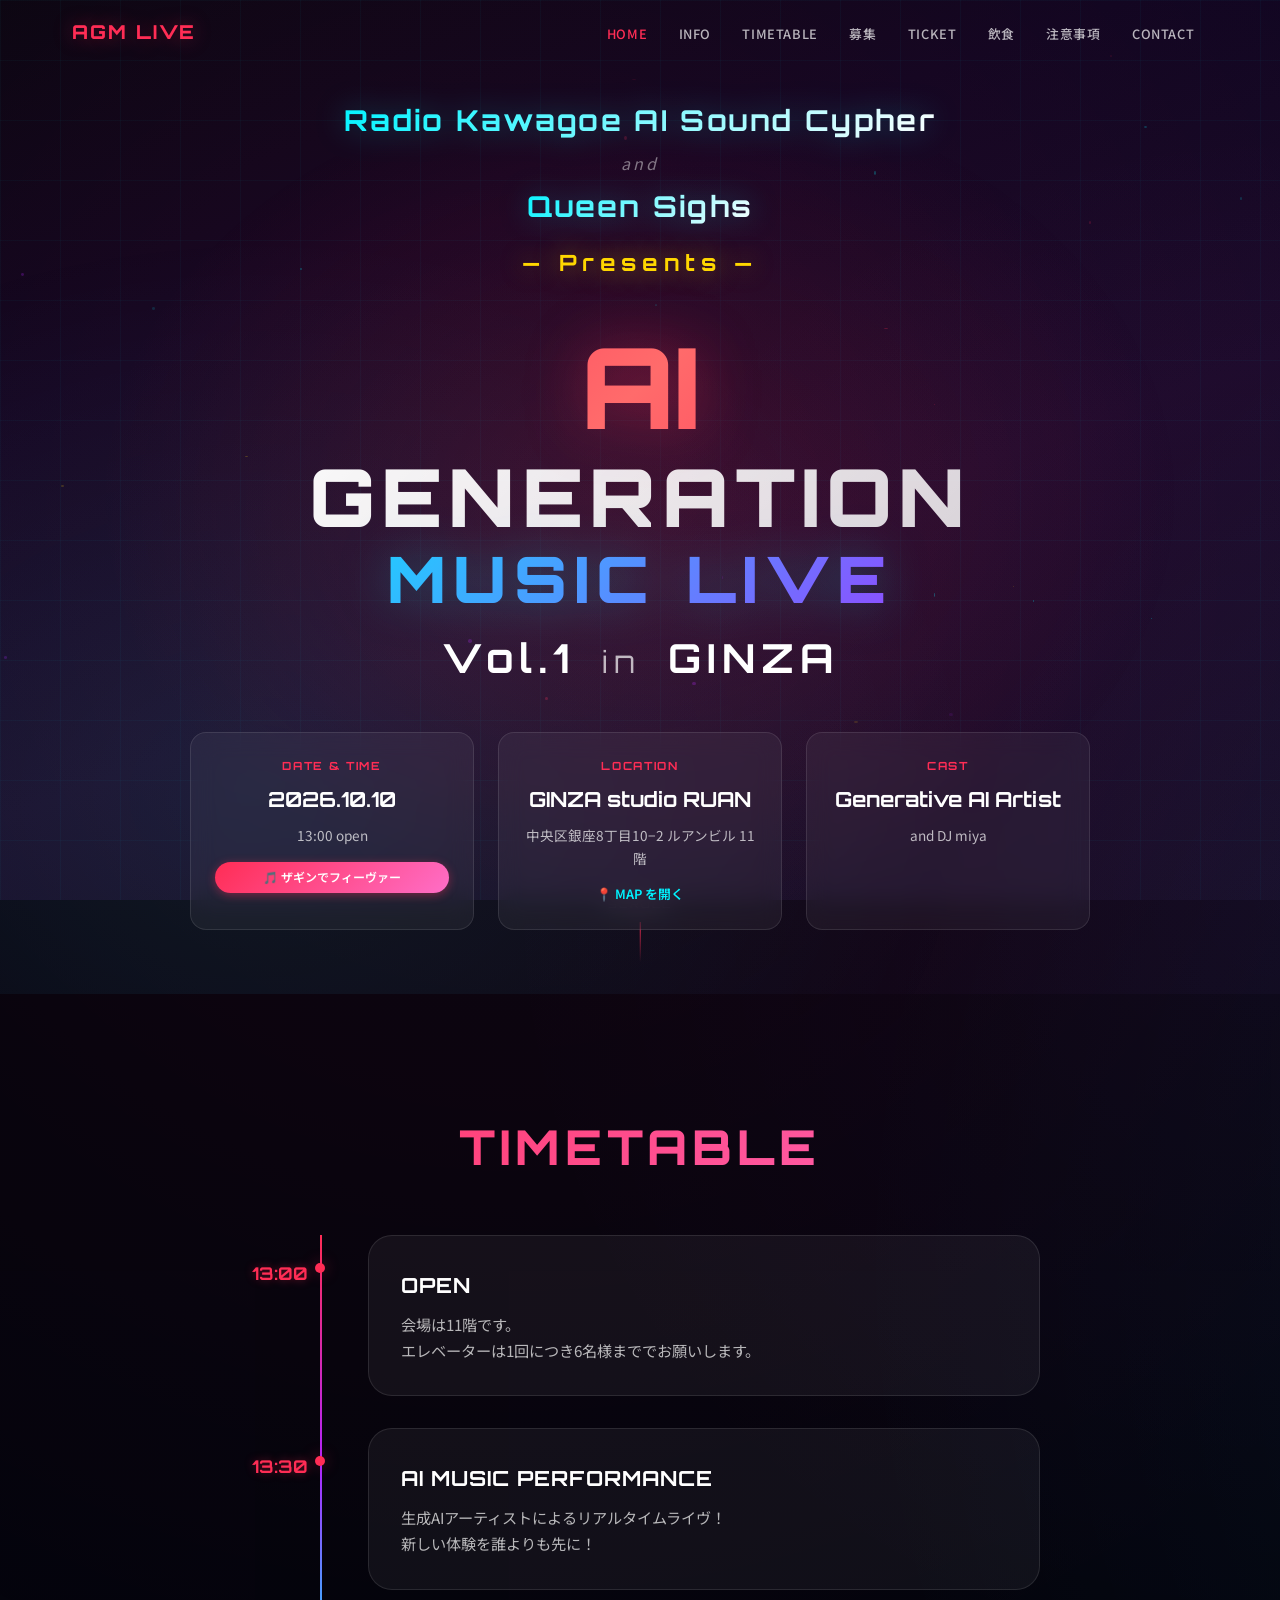
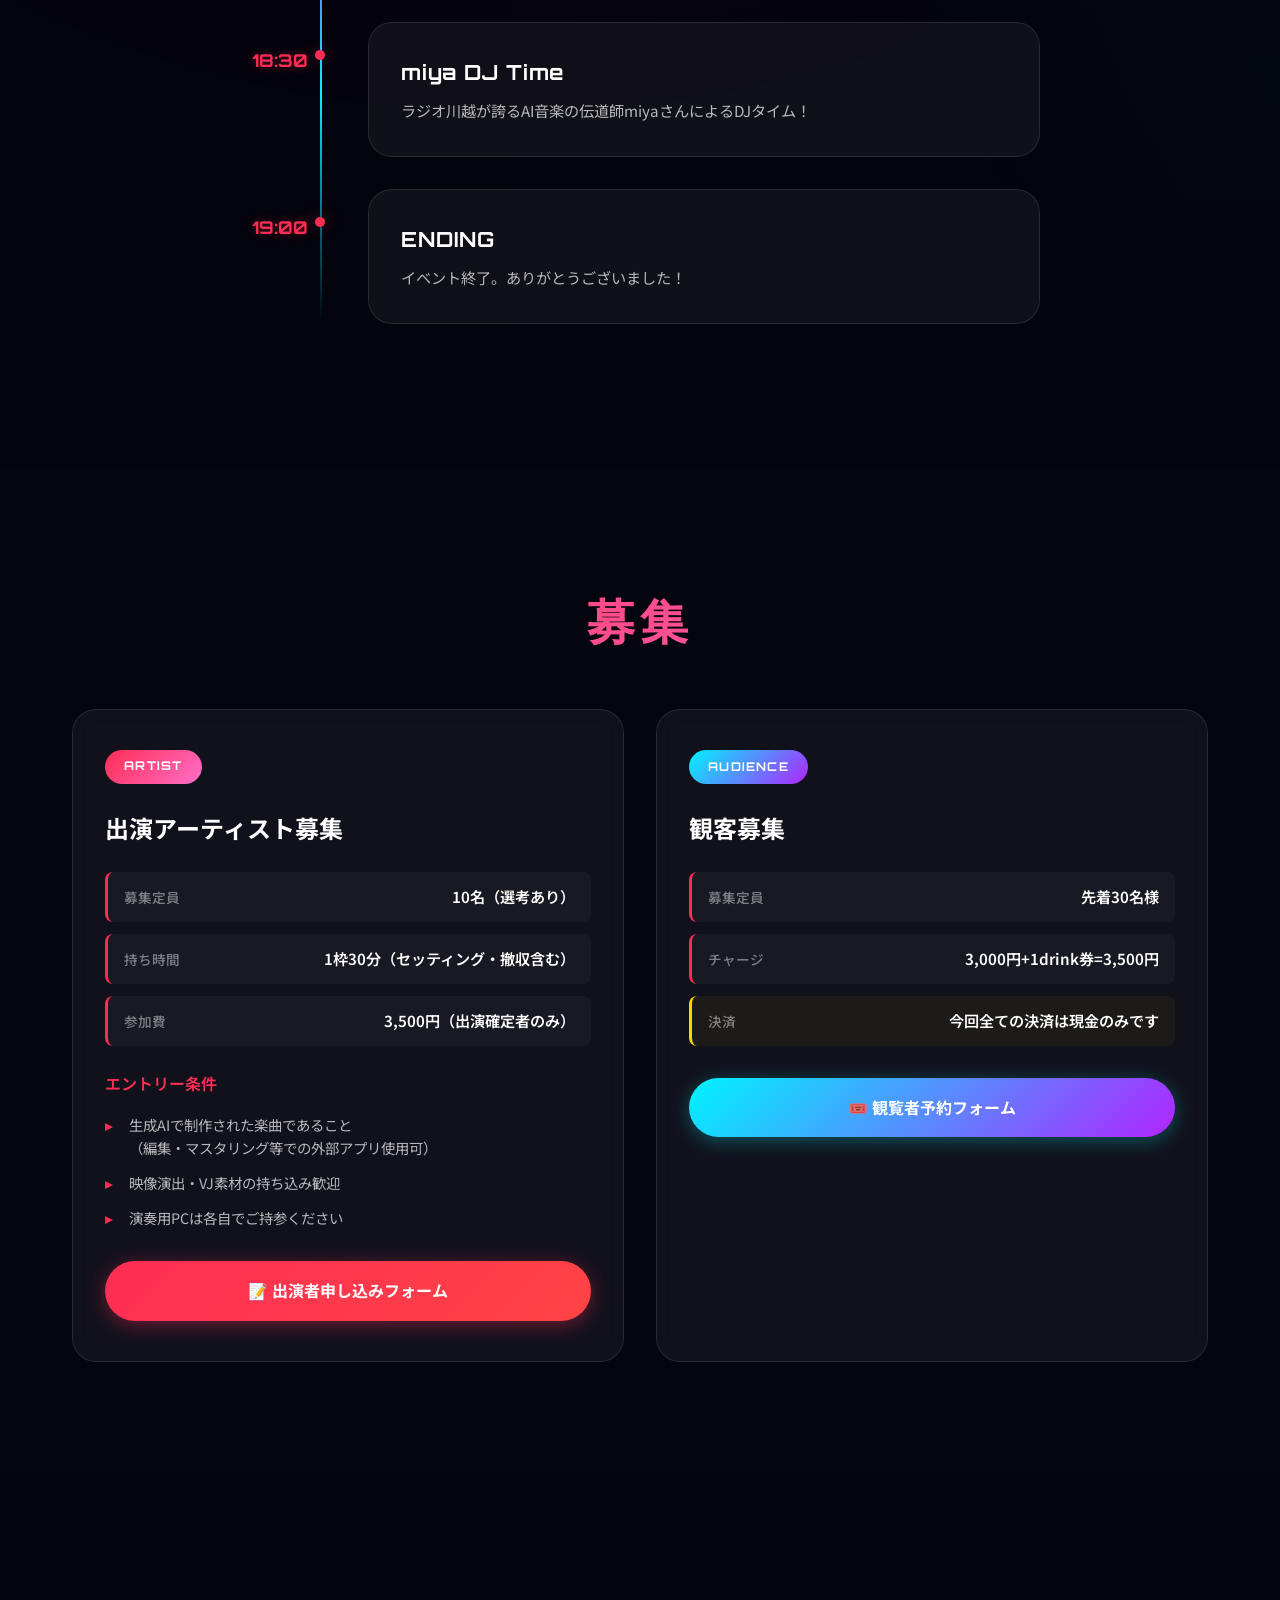
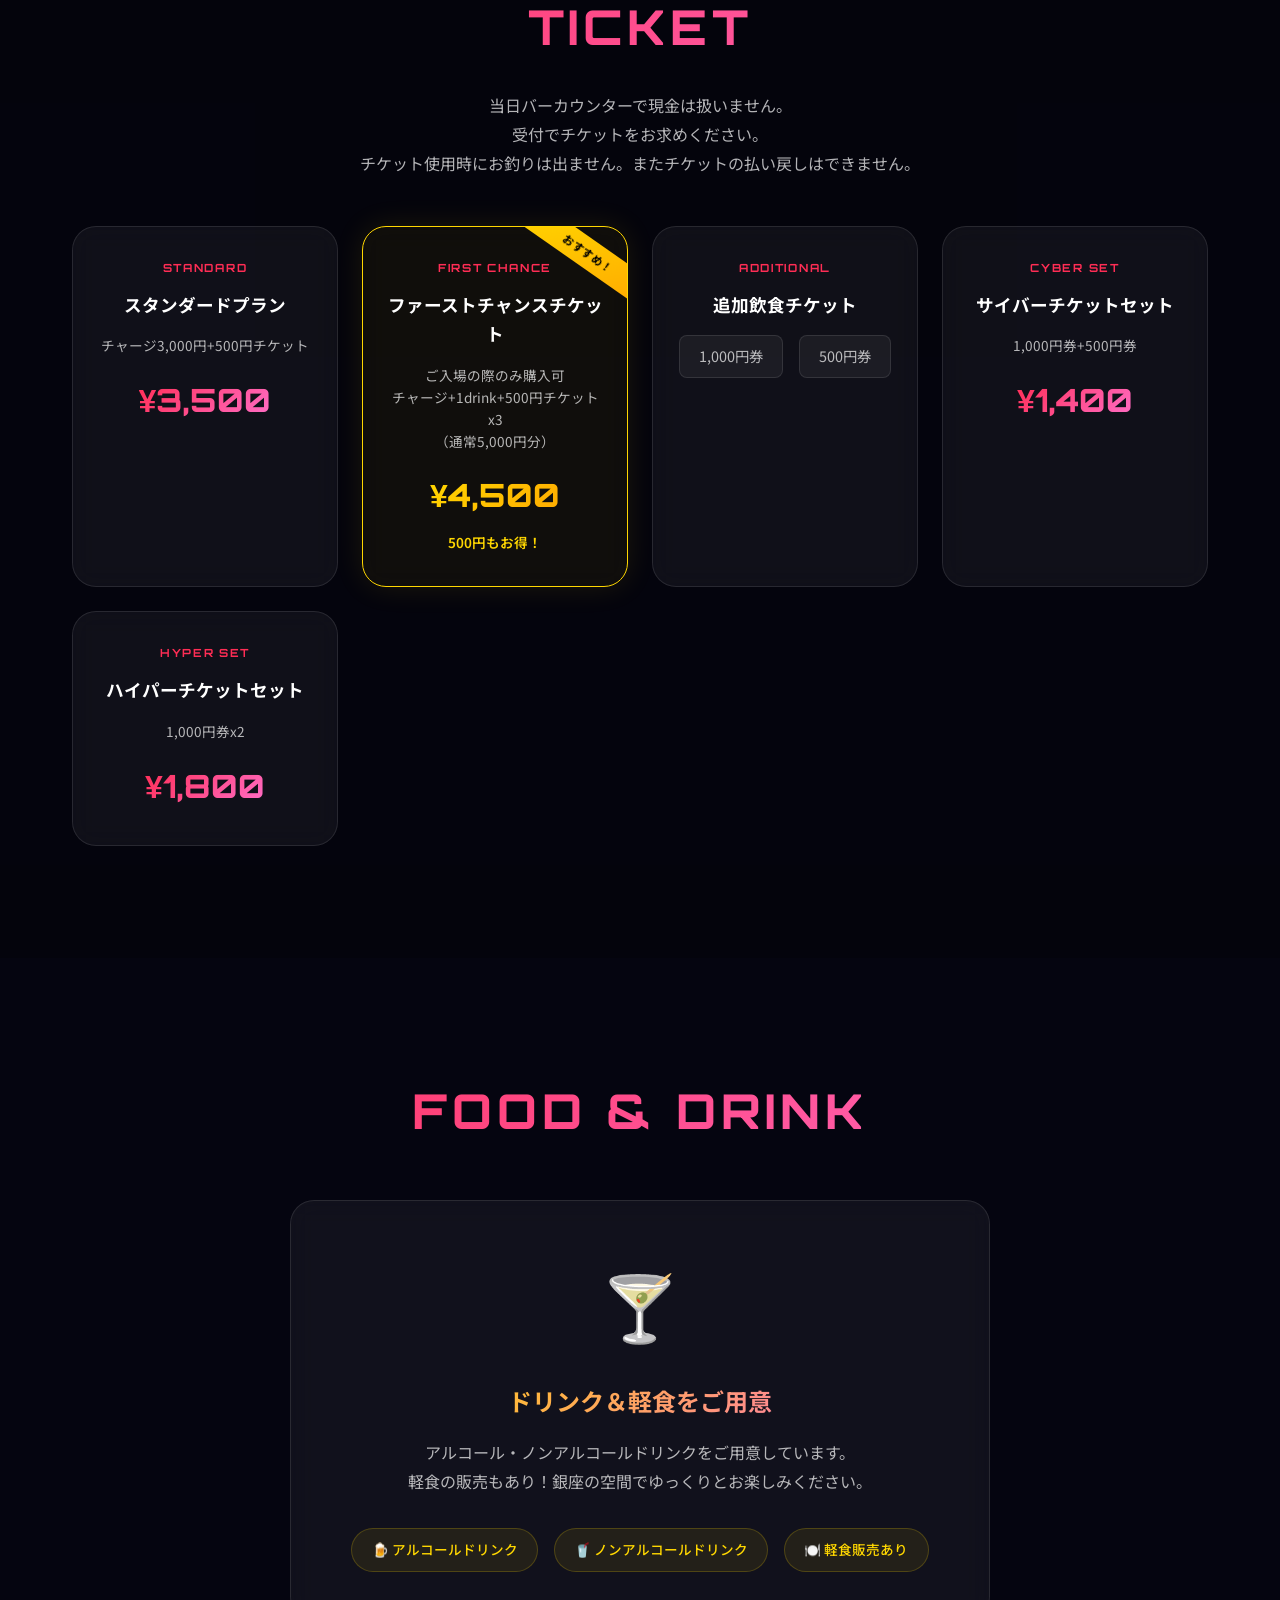
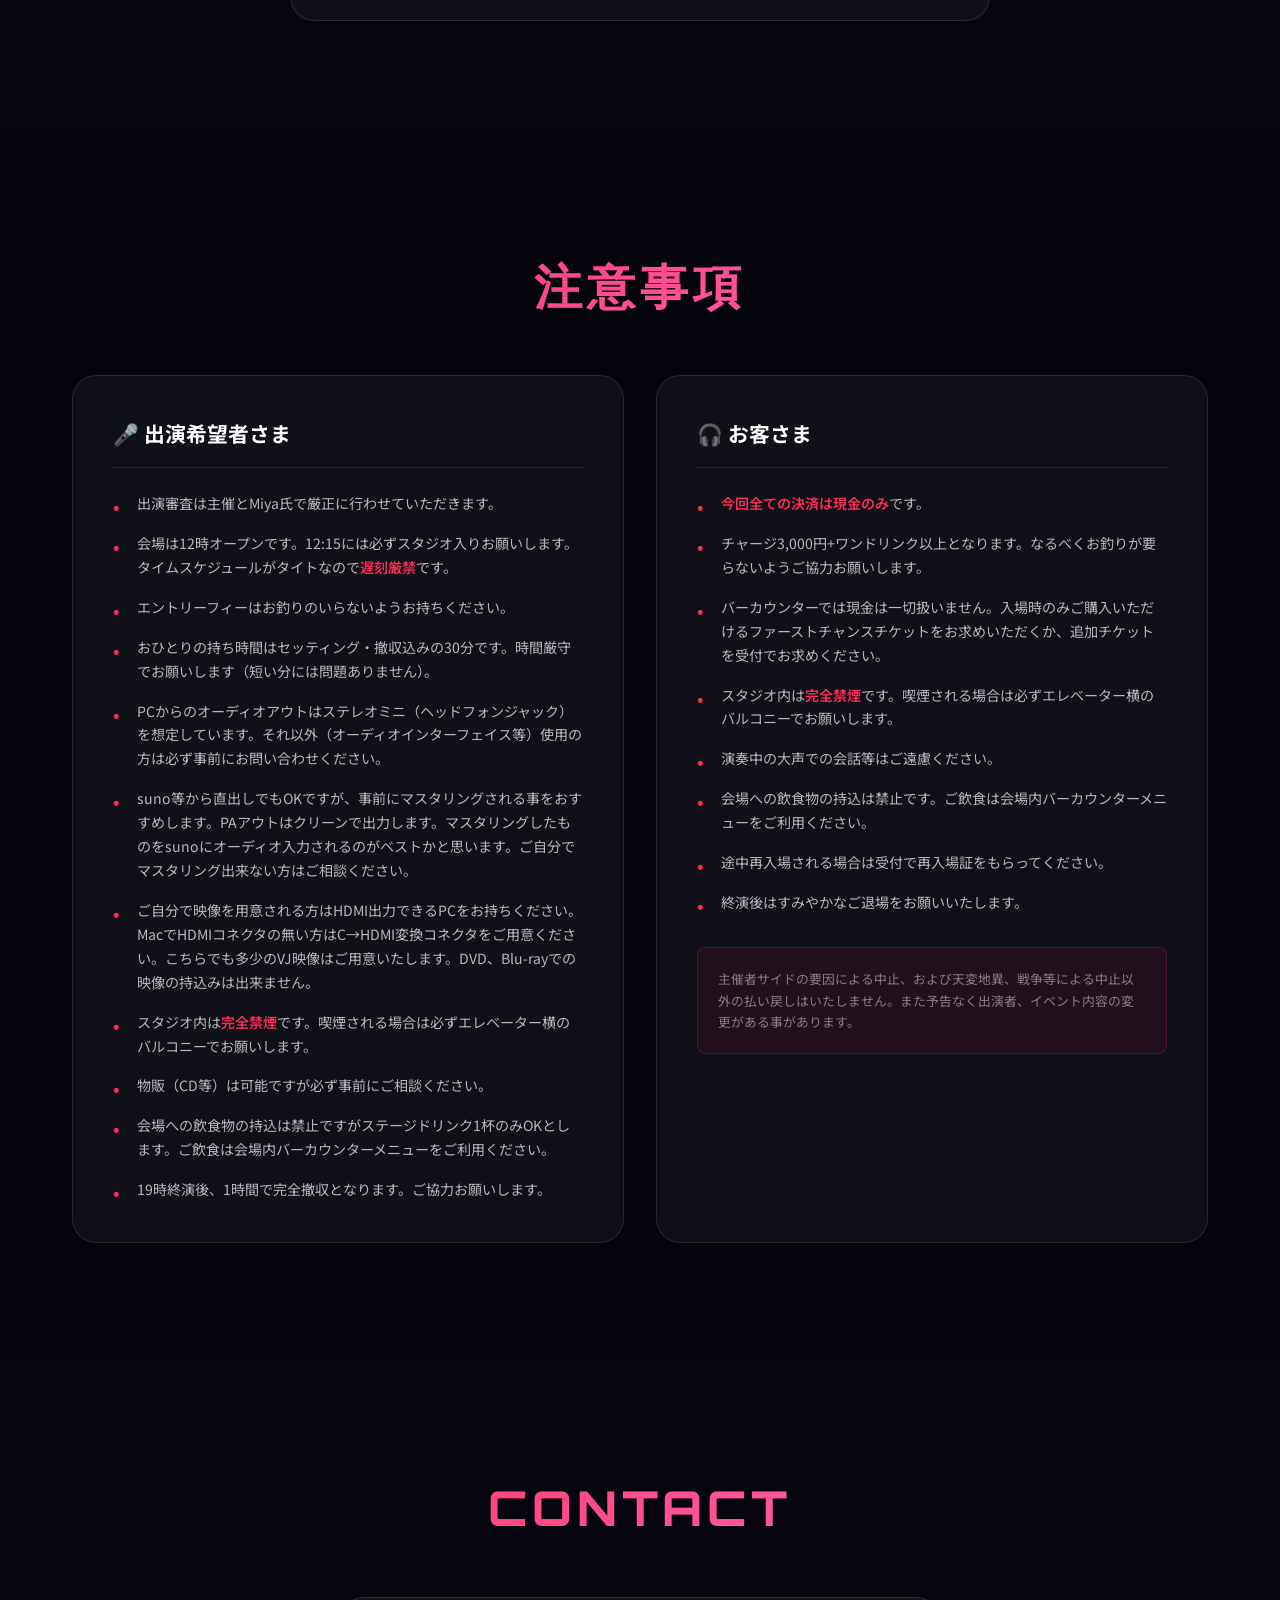
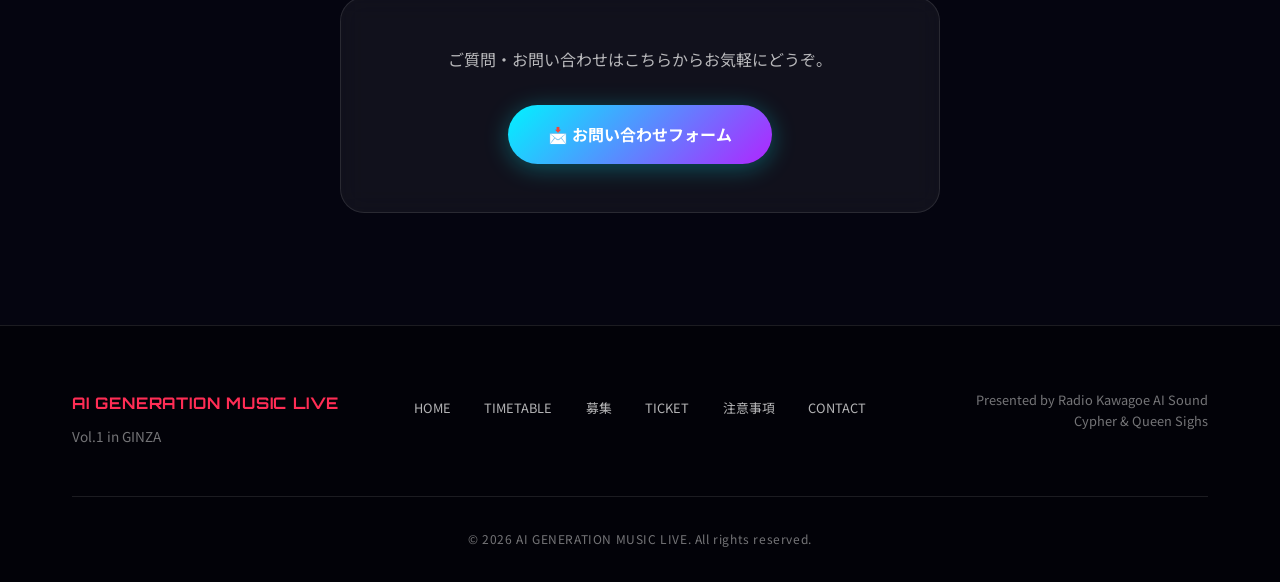
==== commit 1845356b: "Add files via upload" ====
--- a/index.html
+++ b/index.html
@@ -320,7 +320,7 @@
             <h2 class="section-title">CONTACT</h2>
             <div class="contact-content glass">
                 <p>ご質問・お問い合わせはこちらからお気軽にどうぞ。</p>
-                <a href="https://docs.google.com/forms/d/1nkTYKJEtTNZuPF-lvKmq2aJUaekRXteMMUv9fxaMmq4/edit"
+                <a href="https://docs.google.com/forms/d/e/1FAIpQLSe74TZ8VKSdLBCPnzuFggVTOUH2S3RcGCh17iIKdB9tWVi6OQ/viewform"
                     target="_blank" class="btn-contact">
                     📩 お問い合わせフォーム
                 </a>
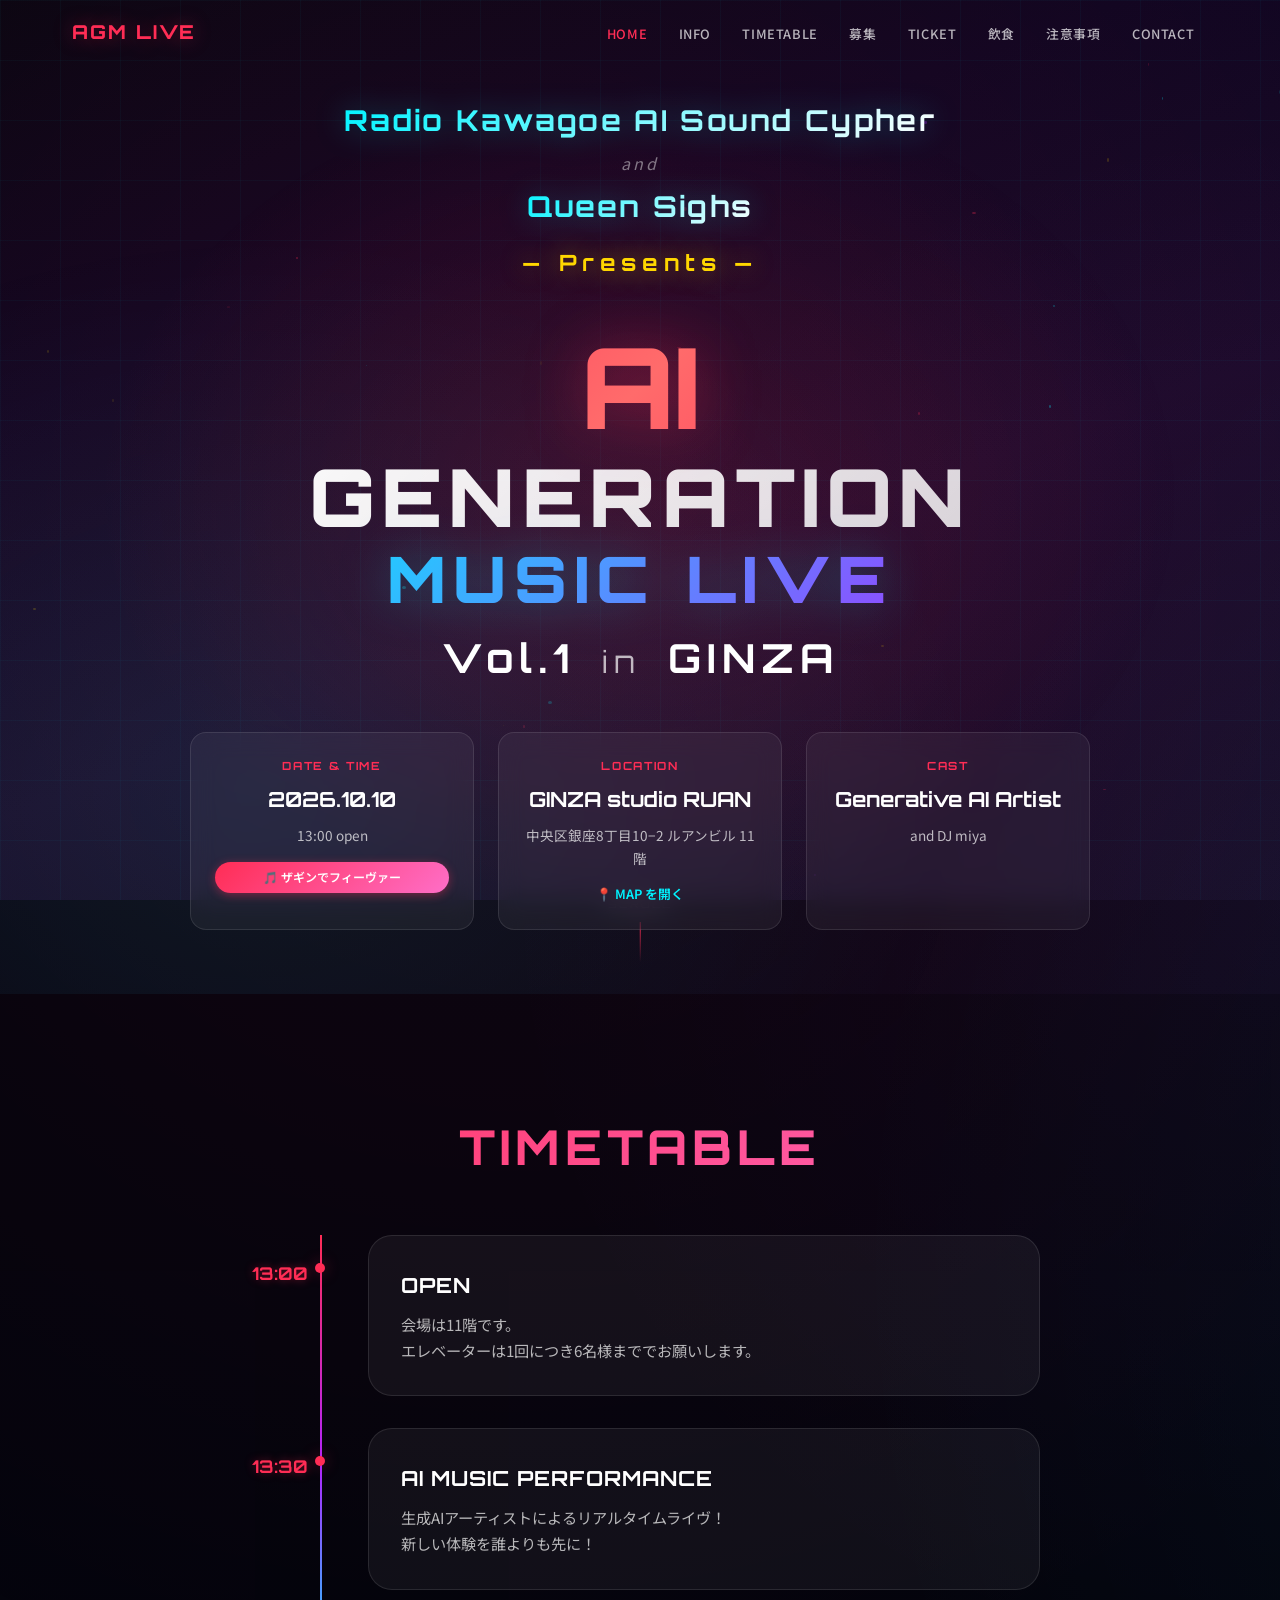
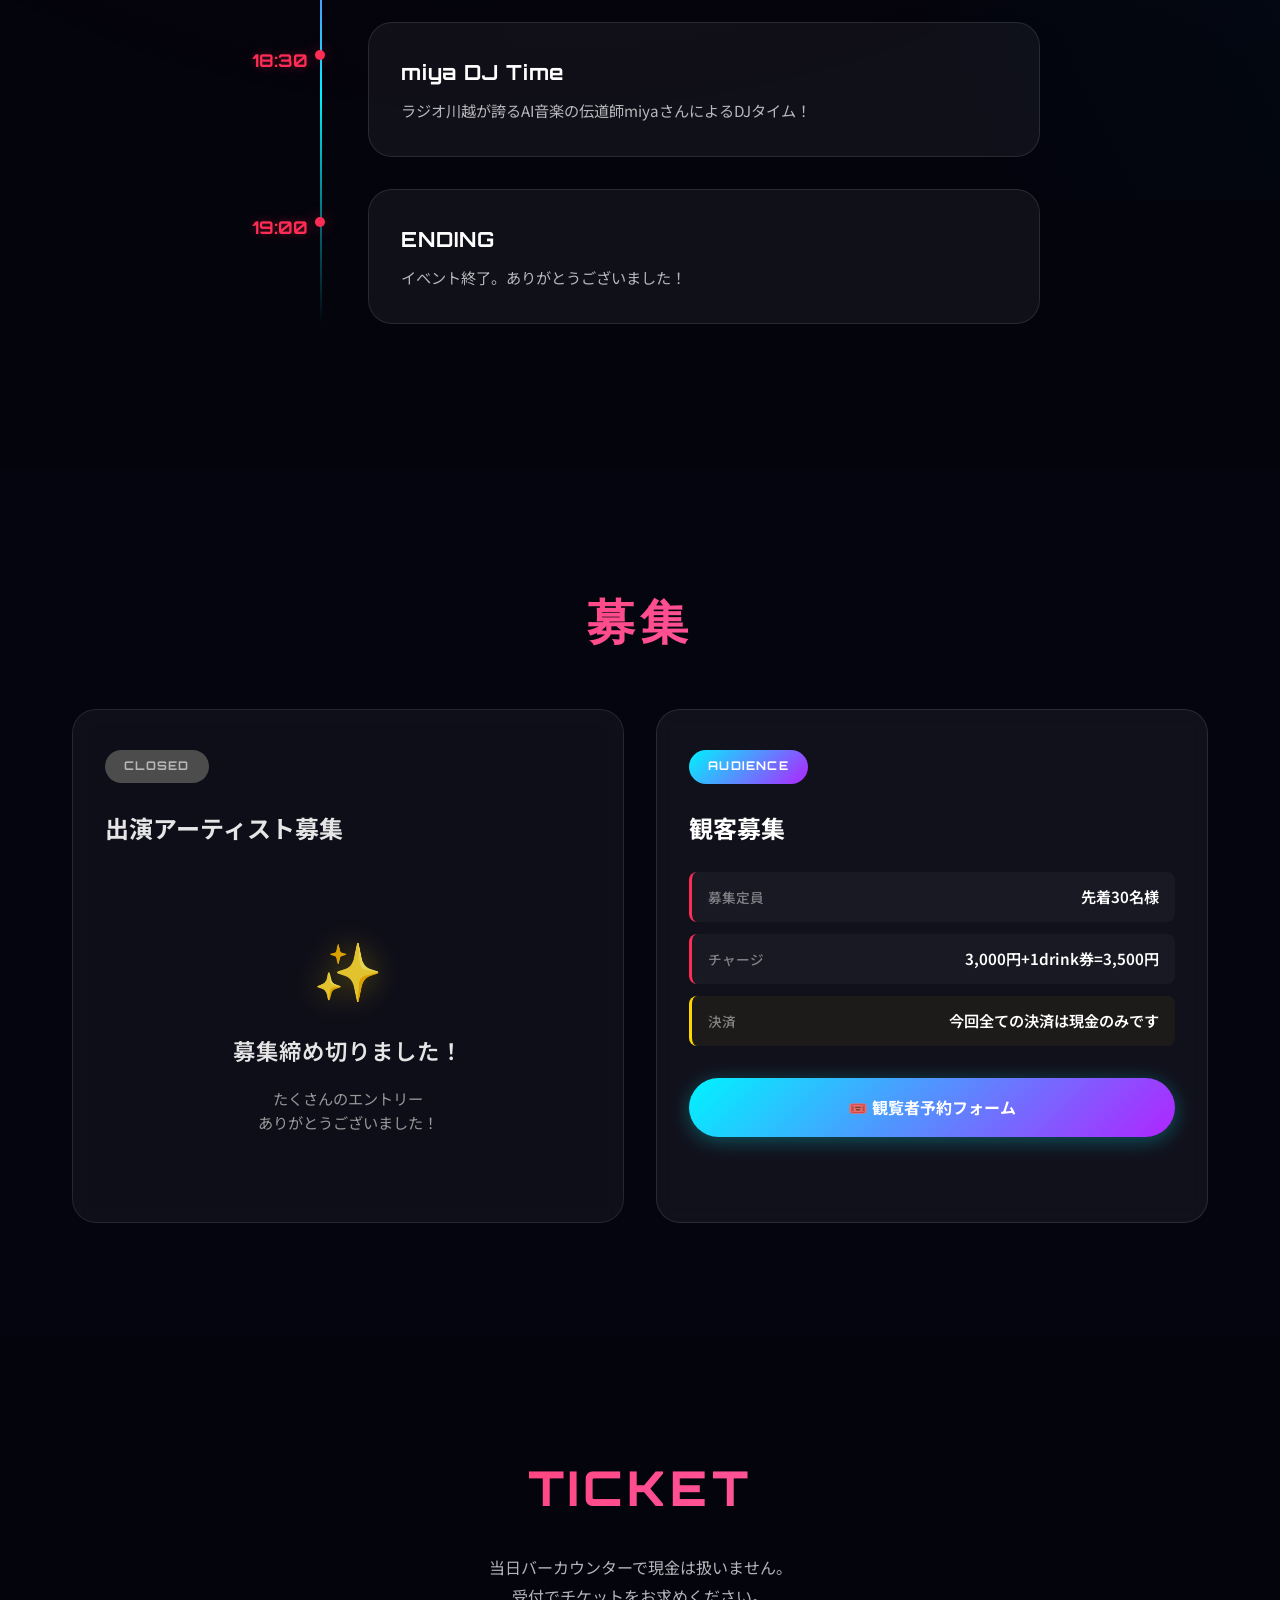
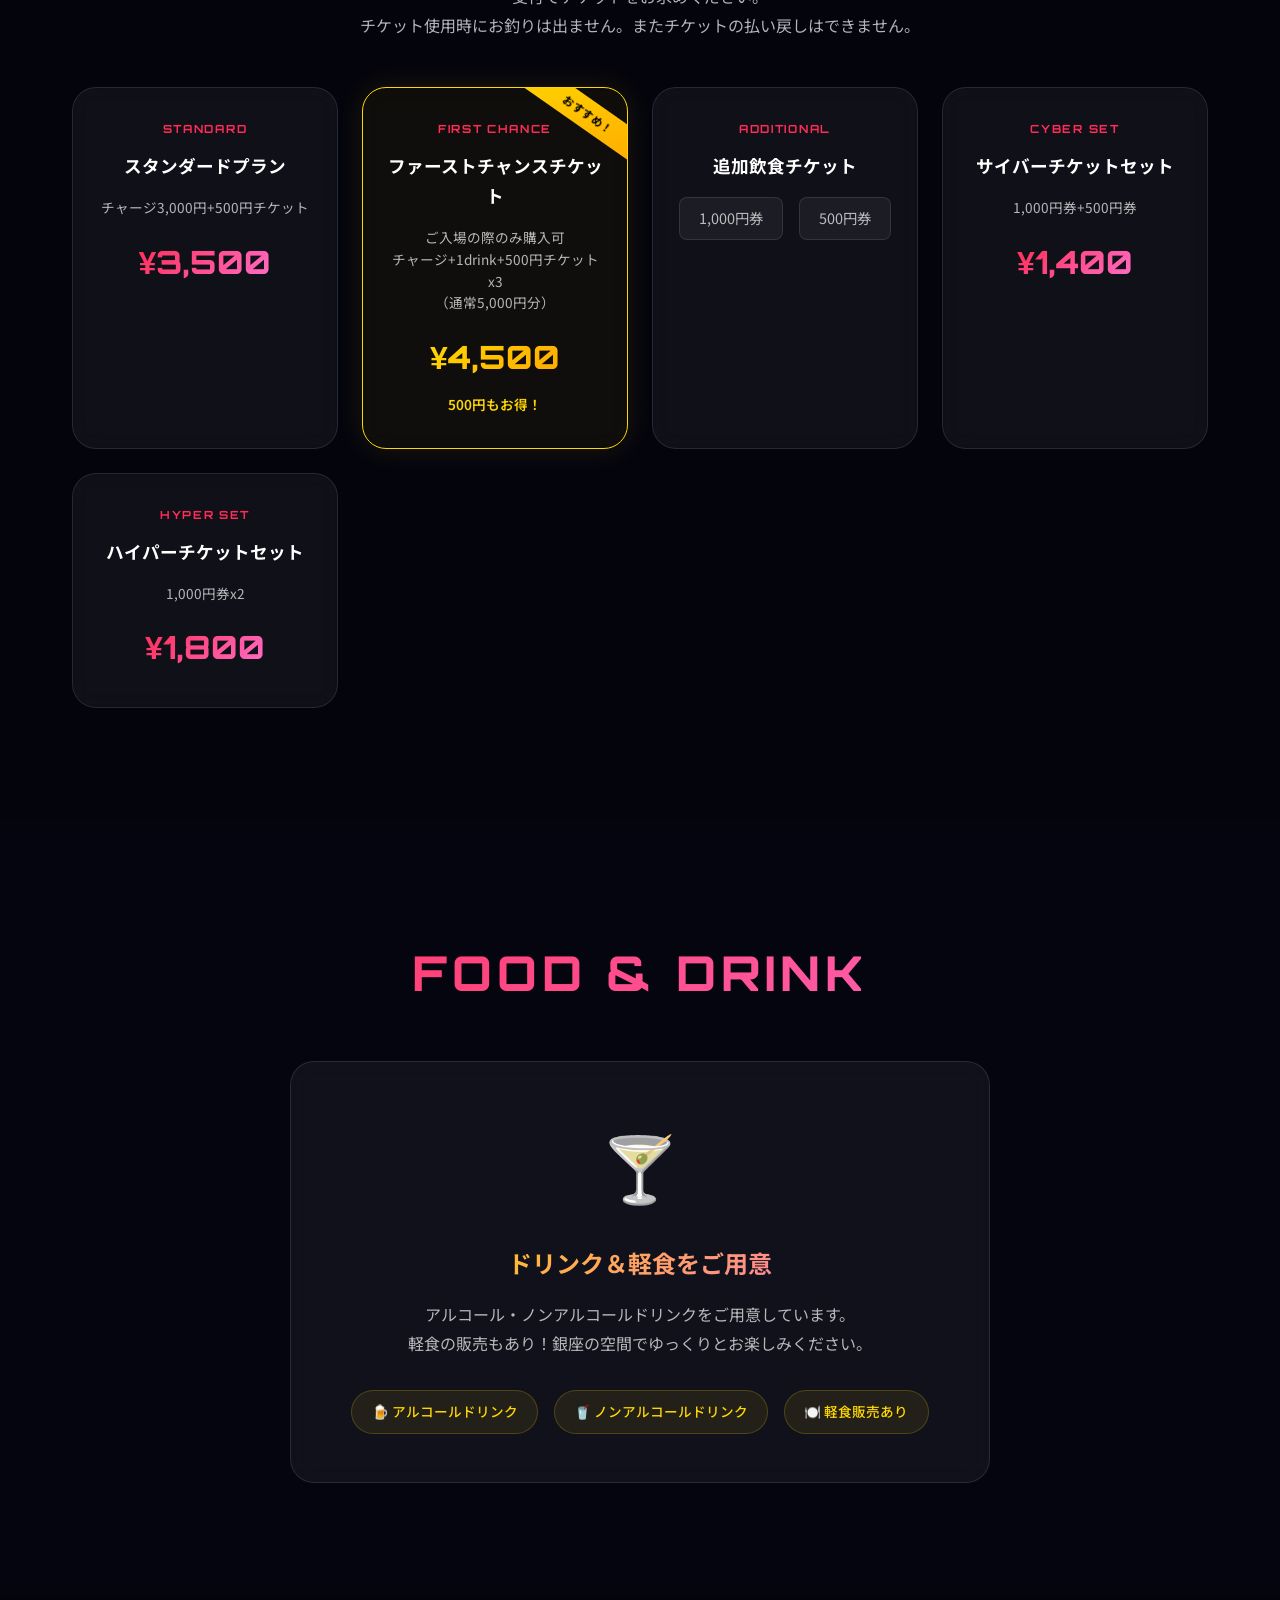
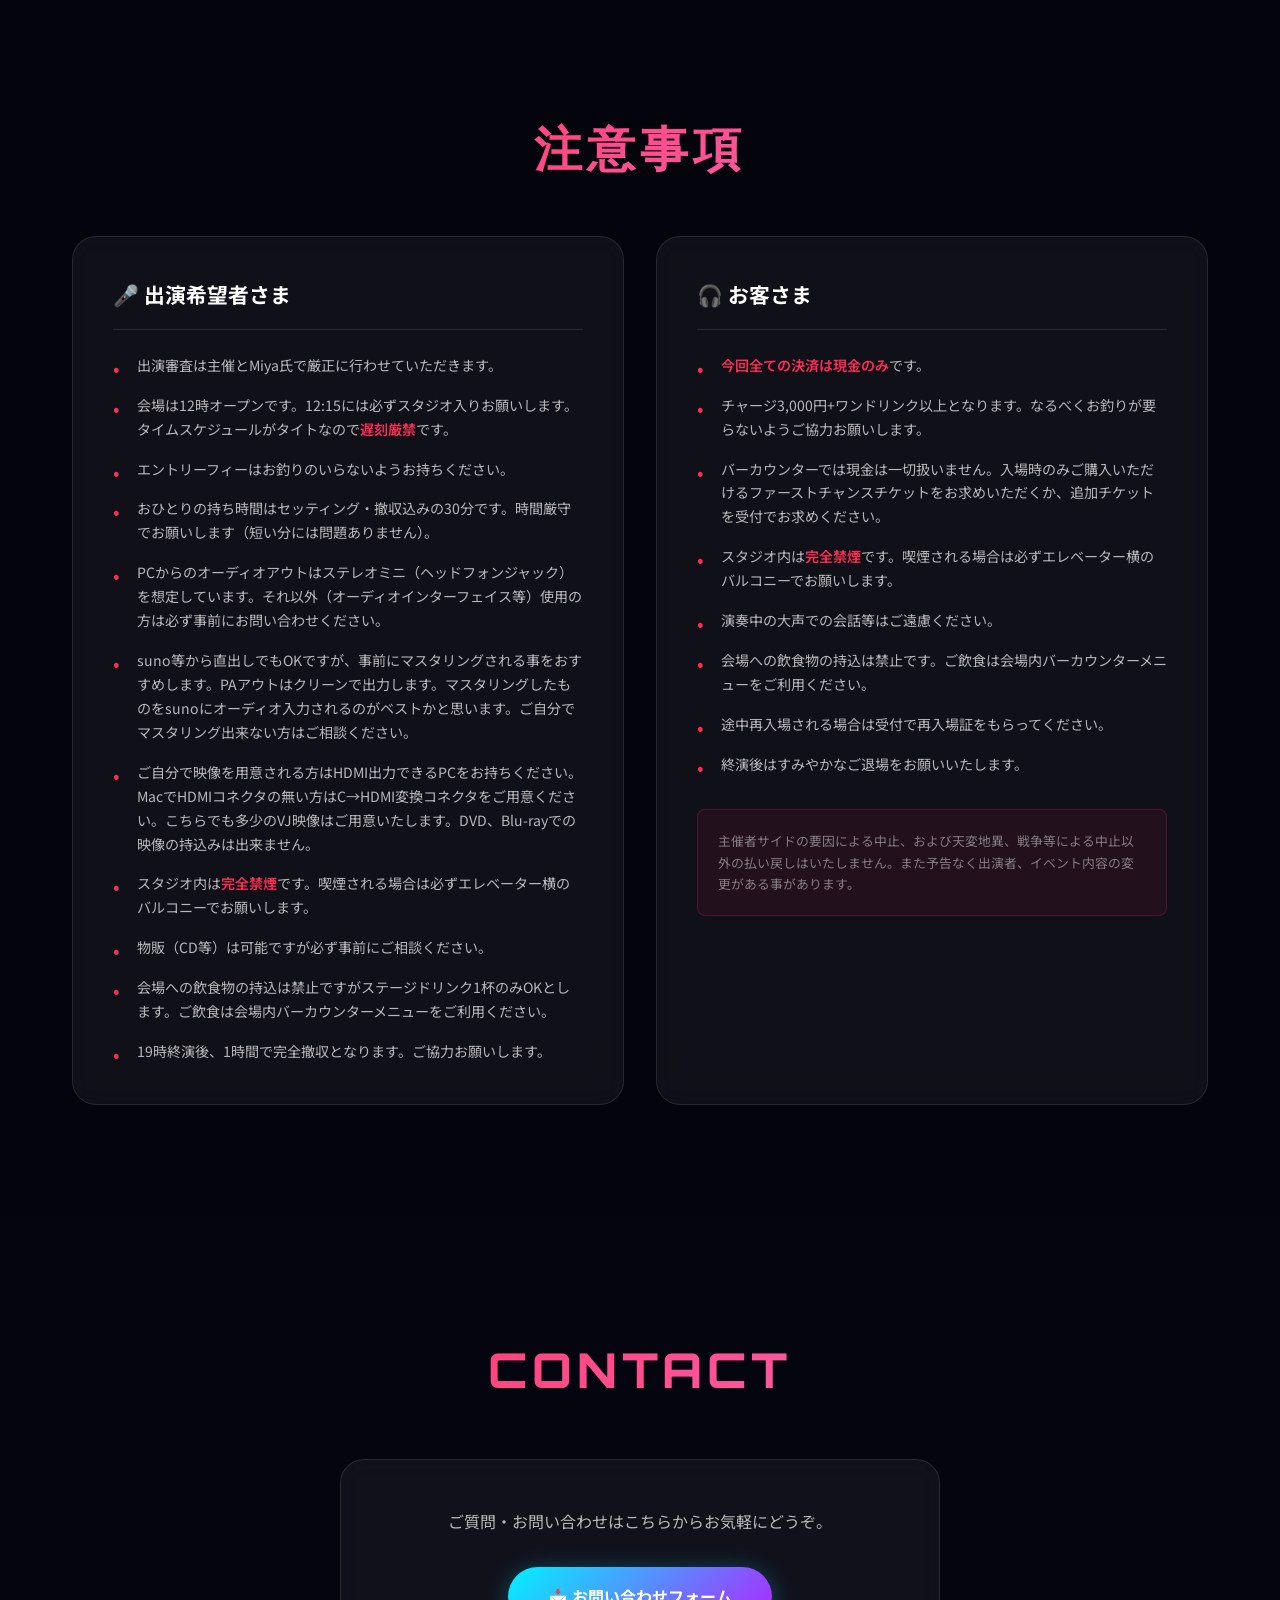
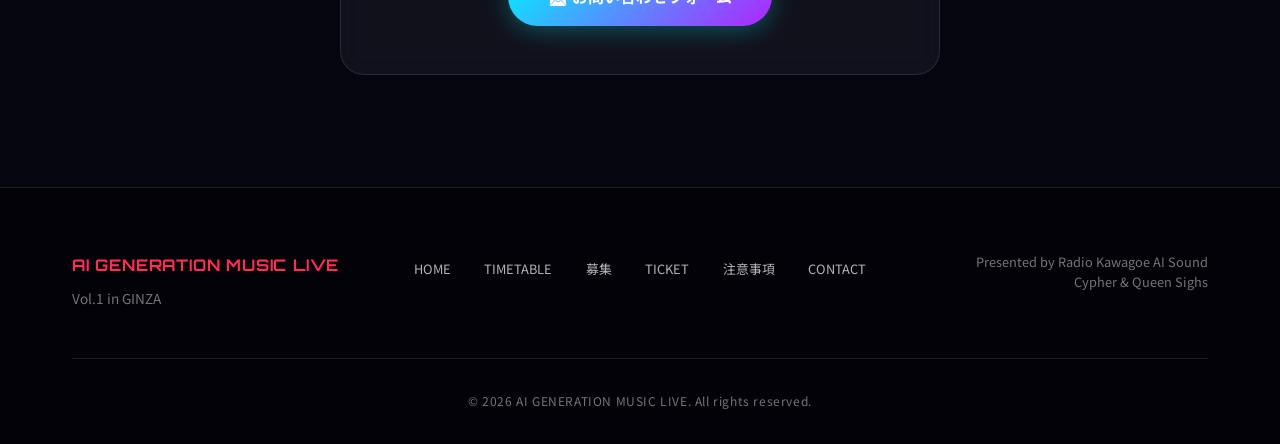
==== commit 1cb92faa: "Update performer recruitment section (closed)" ====
--- a/index.html
+++ b/index.html
@@ -139,33 +139,14 @@
             <h2 class="section-title">募集</h2>
             <div class="recruit-grid">
                 <!-- 出演アーティスト募集 -->
-                <div class="recruit-card glass">
-                    <div class="recruit-badge">ARTIST</div>
+                <div class="recruit-card glass" style="opacity: 0.9;">
+                    <div class="recruit-badge" style="background: #555; color: #ccc; box-shadow: none;">CLOSED</div>
                     <h3>出演アーティスト募集</h3>
-                    <div class="recruit-details">
-                        <div class="detail-item">
-                            <span class="detail-label">募集定員</span>
-                            <span class="detail-value">10名（選考あり）</span>
-                        </div>
-                        <div class="detail-item">
-                            <span class="detail-label">持ち時間</span>
-                            <span class="detail-value">1枠30分（セッティング・撤収含む）</span>
-                        </div>
-                        <div class="detail-item">
-                            <span class="detail-label">参加費</span>
-                            <span class="detail-value">3,500円（出演確定者のみ）</span>
-                        </div>
-                    </div>
-                    <h4>エントリー条件</h4>
-                    <ul class="recruit-conditions">
-                        <li>生成AIで制作された楽曲であること<br>（編集・マスタリング等での外部アプリ使用可）</li>
-                        <li>映像演出・VJ素材の持ち込み歓迎</li>
-                        <li>演奏用PCは各自でご持参ください</li>
-                    </ul>
-                    <a href="https://docs.google.com/forms/d/e/1FAIpQLSeQ4nv1gIBkoUklcHd0-M5GWstRO8xQOmYLAtCjbZSHkYiLLQ/viewform?usp=sharing&ouid=108113663333971735377"
-                        target="_blank" class="btn-recruit">
-                        📝 出演者申し込みフォーム
-                    </a>
+                    <div style="text-align: center; padding: 3rem 1rem; display: flex; flex-direction: column; align-items: center; justify-content: center; gap: 1rem; min-height: 200px;">
+                        <span style="font-size: 3.5rem; filter: drop-shadow(0 0 15px rgba(255,215,0,0.4));">✨</span>
+                        <h4 style="font-size: 1.4rem; color: #fff; margin: 0; font-family: 'Orbitron', 'Noto Sans JP', sans-serif; letter-spacing: 1px;">募集締め切りました！</h4>
+                        <p style="color: #aaa; font-size: 0.95rem; margin: 0; line-height: 1.6;">たくさんのエントリー<br>ありがとうございました！</p>
+                    </div>
                 </div>
 
                 <!-- 観客募集 -->
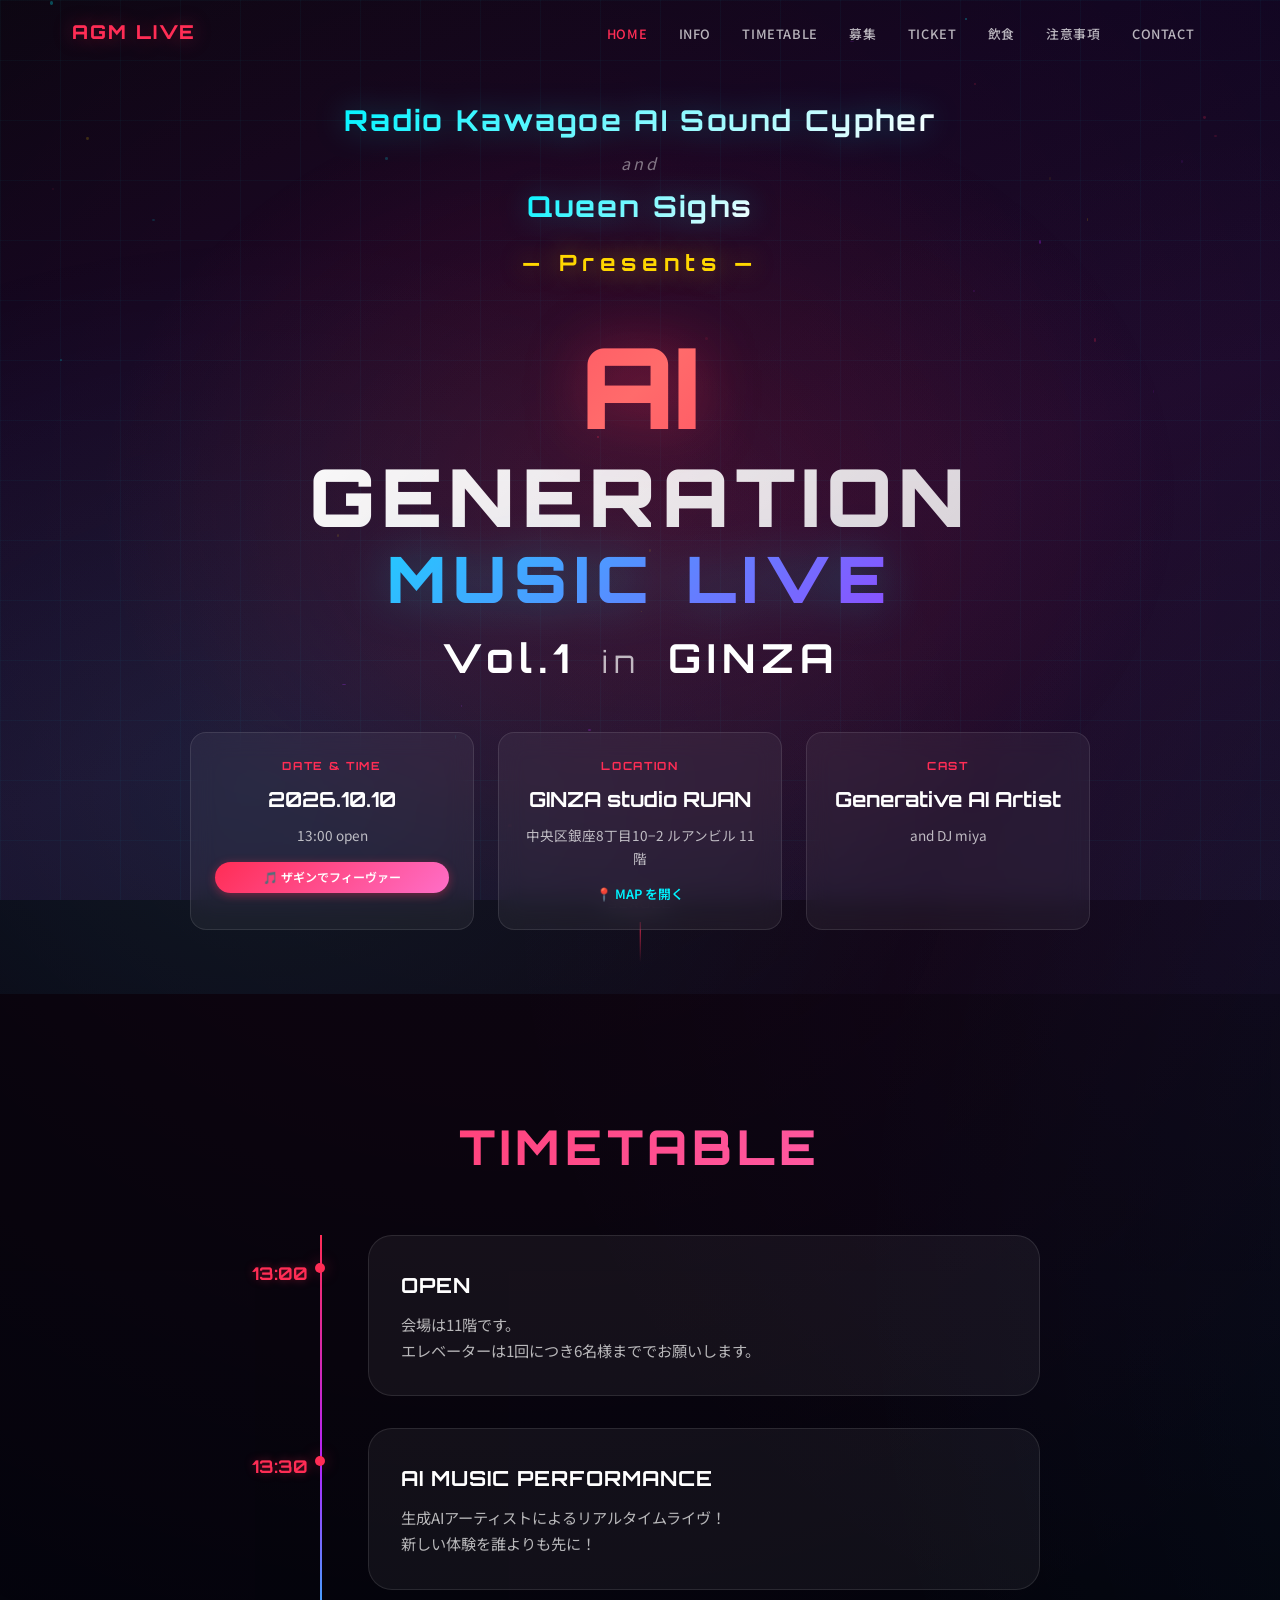
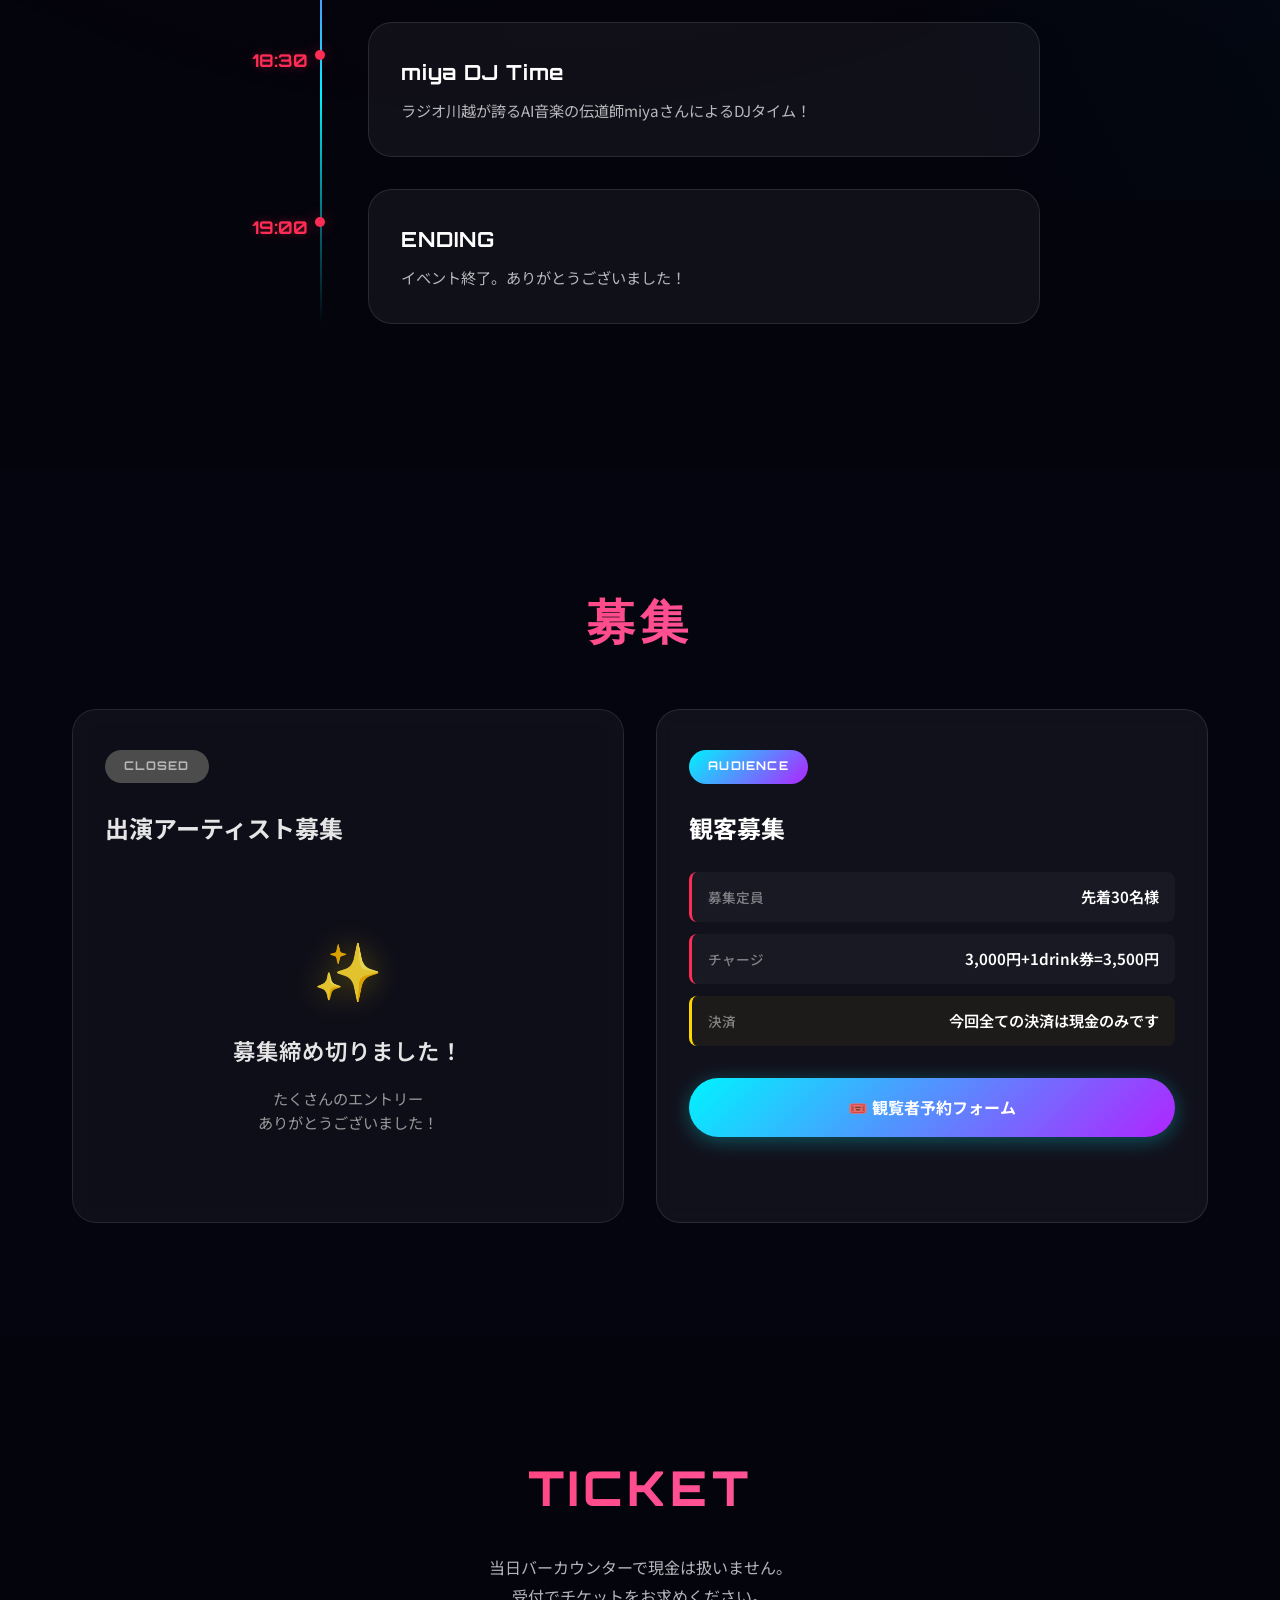
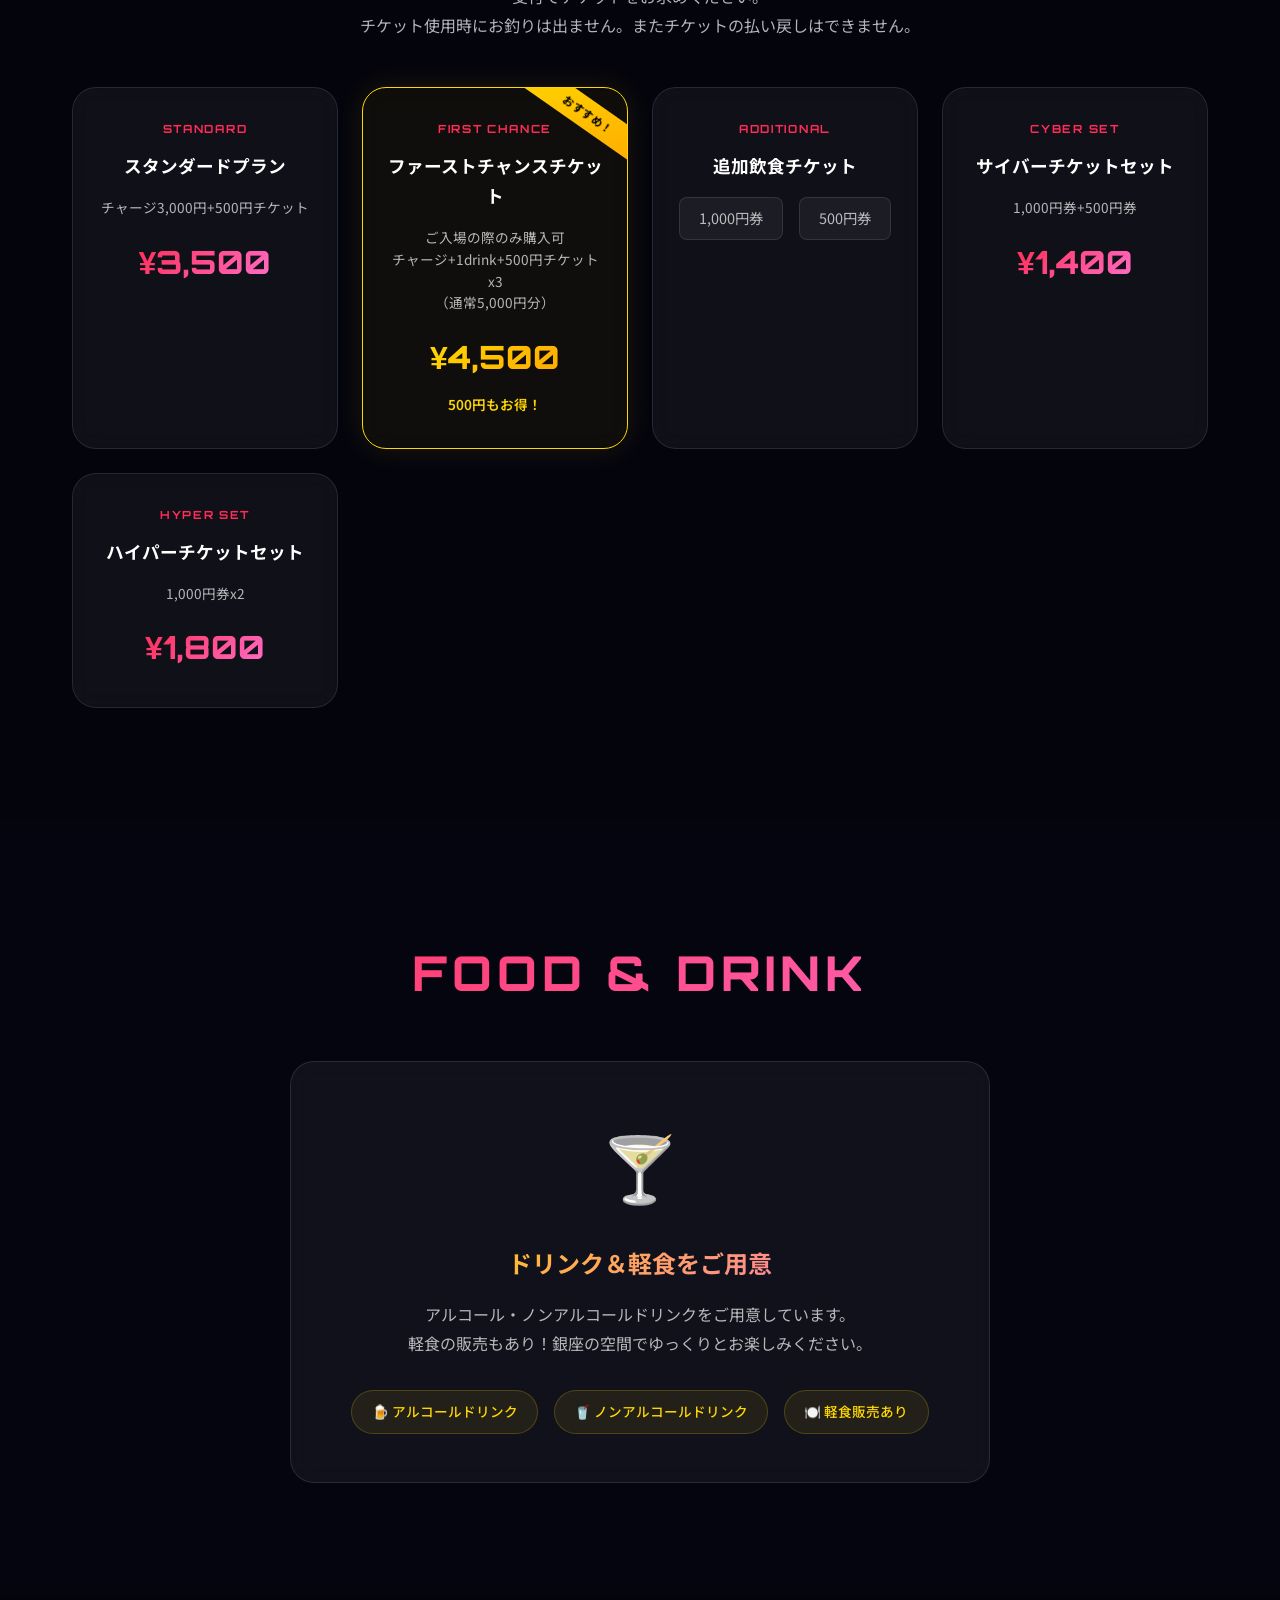
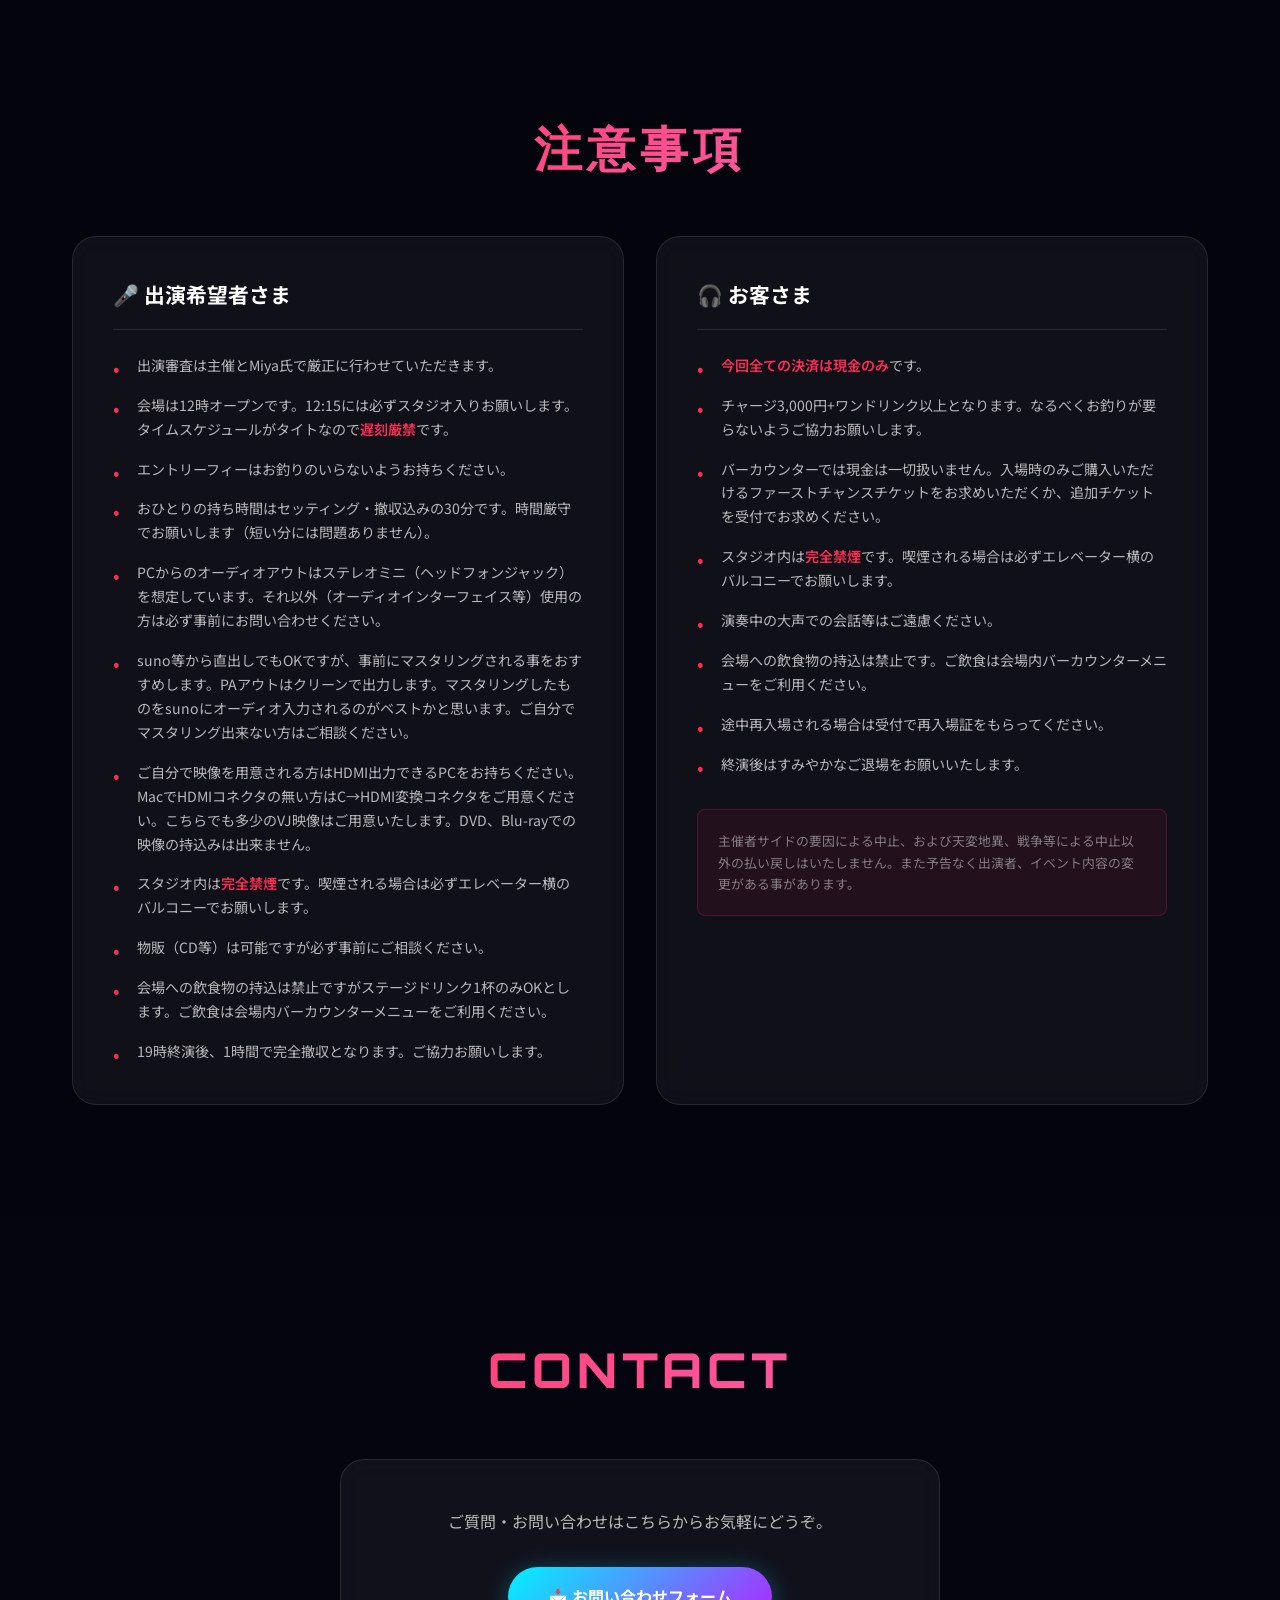
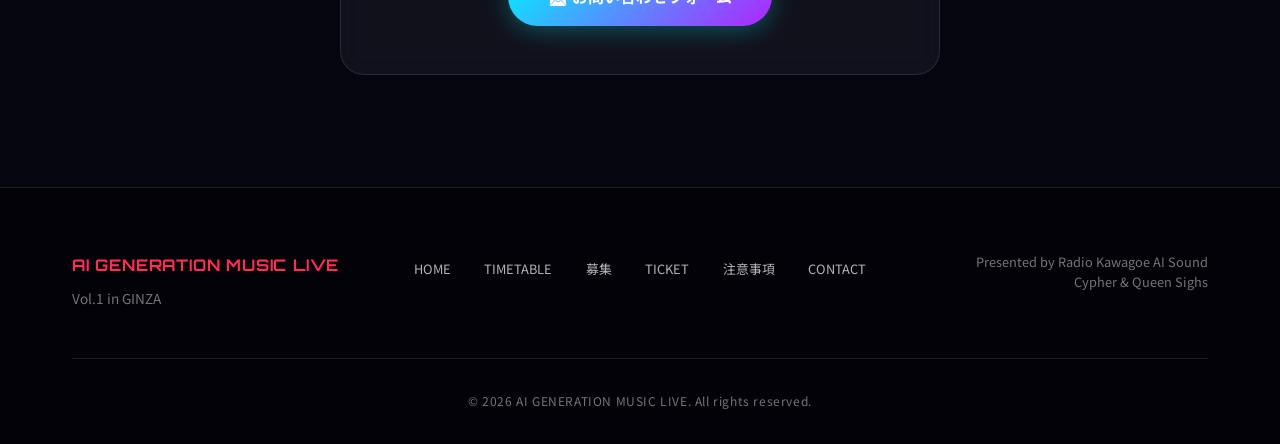
==== commit a5ac1cb0: "Update index.html with lineup container and X profile picture fallback support" ====
--- a/index.html
+++ b/index.html
@@ -1,341 +1,344 @@
-<!DOCTYPE html>
-<html lang="ja">
-
-<head>
-    <meta charset="UTF-8">
-    <meta name="viewport" content="width=device-width, initial-scale=1.0">
-    <meta name="description"
-        content="AI GENERATION MUSIC LIVE Vol.1 in GINZA - 生成AIアーティストによるライヴイベント 2026.10.10 GINZA studio RUAN">
-    <title>AI GENERATION MUSIC LIVE Vol.1 in GINZA</title>
-    <link rel="icon" type="image/png" href="favicon.png">
-    <link rel="stylesheet" href="style.css">
-    <link rel="preconnect" href="https://fonts.googleapis.com">
-    <link rel="preconnect" href="https://fonts.gstatic.com" crossorigin>
-    <link
-        href="https://fonts.googleapis.com/css2?family=Orbitron:wght@400;500;600;700;800;900&family=Inter:wght@300;400;500;600;700&family=Noto+Sans+JP:wght@300;400;500;600;700&display=swap"
-        rel="stylesheet">
-</head>
-
-<body>
-    <!-- Animated Background -->
-    <div class="bg-animation">
-        <div class="bg-grid"></div>
-        <div class="bg-particles" id="particles"></div>
-    </div>
-
-    <!-- Navigation -->
-    <nav class="navbar" id="navbar">
-        <div class="nav-container">
-            <a href="#home" class="nav-logo">AGM LIVE</a>
-            <button class="nav-toggle" id="navToggle" aria-label="メニュー">
-                <span></span><span></span><span></span>
-            </button>
-            <ul class="nav-menu" id="navMenu">
-                <li><a href="#home">HOME</a></li>
-                <li><a href="#info">INFO</a></li>
-                <li><a href="#timetable">TIMETABLE</a></li>
-                <li><a href="#recruit">募集</a></li>
-                <li><a href="#ticket">TICKET</a></li>
-                <li><a href="#food">飲食</a></li>
-                <li><a href="#notes">注意事項</a></li>
-                <li><a href="#contact">CONTACT</a></li>
-            </ul>
-        </div>
-    </nav>
-
-    <!-- Hero Section -->
-    <section class="hero" id="home">
-        <div class="hero-bg-overlay"></div>
-        <div class="container">
-            <div class="hero-content">
-                <div class="hero-presents">
-                    <span class="presents-name">Radio Kawagoe AI Sound Cypher</span>
-                    <span class="presents-and">and</span>
-                    <span class="presents-name">Queen Sighs</span>
-                    <span class="presents-label">— Presents —</span>
-                </div>
-                <h1 class="hero-title" data-text="AI GENERATION MUSIC LIVE">
-                    <span class="title-ai">AI</span>
-                    <span class="title-generation">GENERATION</span>
-                    <span class="title-music">MUSIC LIVE</span>
-                </h1>
-                <p class="hero-vol">Vol.1 <span class="vol-in">in</span> GINZA</p>
-
-                <div class="hero-info-grid">
-                    <div class="hero-info-card">
-                        <span class="info-label">DATE & TIME</span>
-                        <span class="info-value">2026.10.10</span>
-                        <span class="info-sub">13:00 open</span>
-                        <a href="https://suno.com/s/SmmrngWXtgK3mDYa" target="_blank" class="info-music-link">🎵 ザギンでフィーヴァー</a>
-                    </div>
-                    <a href="https://maps.app.goo.gl/U4FCpmJCSjaawrC39" target="_blank" class="hero-info-card hero-info-card--link">
-                        <span class="info-label">LOCATION</span>
-                        <span class="info-value">GINZA studio RUAN</span>
-                        <span class="info-sub">中央区銀座8丁目10−2 ルアンビル 11階</span>
-                        <span class="info-map-link">📍 MAP を開く</span>
-                    </a>
-                    <div class="hero-info-card">
-                        <span class="info-label">CAST</span>
-                        <span class="info-value">Generative AI Artist</span>
-                        <span class="info-sub">and DJ miya</span>
-                    </div>
-                </div>
-            </div>
-        </div>
-        <div class="scroll-indicator">
-            <span>SCROLL</span>
-            <div class="scroll-line"></div>
-        </div>
-    </section>
-
-    <!-- Timetable Section -->
-    <section class="timetable" id="timetable">
-        <div class="container">
-            <h2 class="section-title">TIMETABLE</h2>
-            <div class="timetable-grid">
-                <div class="tt-item" data-time="13:00">
-                    <div class="tt-time">
-                        <span class="tt-hour">13:00</span>
-                    </div>
-                    <div class="tt-content glass">
-                        <h3>OPEN</h3>
-                        <p>会場は11階です。<br>エレベーターは1回につき6名様まででお願いします。</p>
-                    </div>
-                </div>
-                <div class="tt-item" data-time="13:30">
-                    <div class="tt-time">
-                        <span class="tt-hour">13:30</span>
-                    </div>
-                    <div class="tt-content glass">
-                        <h3>AI MUSIC PERFORMANCE</h3>
-                        <p>生成AIアーティストによるリアルタイムライヴ！<br>新しい体験を誰よりも先に！</p>
-                    </div>
-                </div>
-                <div class="tt-item" data-time="18:30">
-                    <div class="tt-time">
-                        <span class="tt-hour">18:30</span>
-                    </div>
-                    <div class="tt-content glass">
-                        <h3>miya DJ Time</h3>
-                        <p>ラジオ川越が誇るAI音楽の伝道師miyaさんによるDJタイム！</p>
-                    </div>
-                </div>
-                <div class="tt-item" data-time="19:00">
-                    <div class="tt-time">
-                        <span class="tt-hour">19:00</span>
-                    </div>
-                    <div class="tt-content glass">
-                        <h3>ENDING</h3>
-                        <p>イベント終了。ありがとうございました！</p>
-                    </div>
-                </div>
-            </div>
-        </div>
-    </section>
-
-    <!-- Recruit Section -->
-    <section class="recruit" id="recruit">
-        <div class="container">
-            <h2 class="section-title">募集</h2>
-            <div class="recruit-grid">
-                <!-- 出演アーティスト募集 -->
-                <div class="recruit-card glass" style="opacity: 0.9;">
-                    <div class="recruit-badge" style="background: #555; color: #ccc; box-shadow: none;">CLOSED</div>
-                    <h3>出演アーティスト募集</h3>
-                    <div style="text-align: center; padding: 3rem 1rem; display: flex; flex-direction: column; align-items: center; justify-content: center; gap: 1rem; min-height: 200px;">
-                        <span style="font-size: 3.5rem; filter: drop-shadow(0 0 15px rgba(255,215,0,0.4));">✨</span>
-                        <h4 style="font-size: 1.4rem; color: #fff; margin: 0; font-family: 'Orbitron', 'Noto Sans JP', sans-serif; letter-spacing: 1px;">募集締め切りました！</h4>
-                        <p style="color: #aaa; font-size: 0.95rem; margin: 0; line-height: 1.6;">たくさんのエントリー<br>ありがとうございました！</p>
-                    </div>
-                </div>
-
-                <!-- 観客募集 -->
-                <div class="recruit-card glass">
-                    <div class="recruit-badge audience">AUDIENCE</div>
-                    <h3>観客募集</h3>
-                    <div class="recruit-details">
-                        <div class="detail-item">
-                            <span class="detail-label">募集定員</span>
-                            <span class="detail-value">先着30名様</span>
-                        </div>
-                        <div class="detail-item">
-                            <span class="detail-label">チャージ</span>
-                            <span class="detail-value">3,000円+1drink券=3,500円</span>
-                        </div>
-                        <div class="detail-item important">
-                            <span class="detail-label">決済</span>
-                            <span class="detail-value">今回全ての決済は現金のみです</span>
-                        </div>
-                    </div>
-                    <a href="https://docs.google.com/forms/d/e/1FAIpQLSc0X_4wap38uRmCmlBWRklLwKaytt5H2Ax6cERTAzmfQD6n1A/viewform?usp=sharing&ouid=108113663333971735377"
-                        target="_blank" class="btn-recruit audience">
-                        🎟️ 観覧者予約フォーム
-                    </a>
-                </div>
-            </div>
-        </div>
-    </section>
-
-    <!-- Ticket Section -->
-    <section class="ticket" id="ticket">
-        <div class="container">
-            <h2 class="section-title">TICKET</h2>
-            <p class="section-subtitle">当日バーカウンターで現金は扱いません。<br>受付でチケットをお求めください。<br>
-                チケット使用時にお釣りは出ません。またチケットの払い戻しはできません。</p>
-            <div class="ticket-grid">
-                <div class="ticket-card glass">
-                    <div class="ticket-type">STANDARD</div>
-                    <h3>スタンダードプラン</h3>
-                    <p class="ticket-desc">チャージ3,000円+500円チケット</p>
-                    <div class="ticket-price">
-                        <span class="price-amount">¥3,500</span>
-                    </div>
-                </div>
-                <div class="ticket-card glass featured">
-                    <div class="ticket-recommend">おすすめ！</div>
-                    <div class="ticket-type">FIRST CHANCE</div>
-                    <h3>ファーストチャンスチケット</h3>
-                    <p class="ticket-desc">ご入場の際のみ購入可<br>チャージ+1drink+500円チケットx3<br>（通常5,000円分）</p>
-                    <div class="ticket-price">
-                        <span class="price-amount">¥4,500</span>
-                        <span class="price-note">500円もお得！</span>
-                    </div>
-                </div>
-                <div class="ticket-card glass">
-                    <div class="ticket-type">ADDITIONAL</div>
-                    <h3>追加飲食チケット</h3>
-                    <div class="ticket-variants">
-                        <div class="variant">
-                            <span>1,000円券</span>
-                        </div>
-                        <div class="variant">
-                            <span>500円券</span>
-                        </div>
-                    </div>
-                </div>
-                <div class="ticket-card glass">
-                    <div class="ticket-type">CYBER SET</div>
-                    <h3>サイバーチケットセット</h3>
-                    <p class="ticket-desc">1,000円券+500円券</p>
-                    <div class="ticket-price">
-                        <span class="price-amount">¥1,400</span>
-                    </div>
-                </div>
-                <div class="ticket-card glass">
-                    <div class="ticket-type">HYPER SET</div>
-                    <h3>ハイパーチケットセット</h3>
-                    <p class="ticket-desc">1,000円券x2</p>
-                    <div class="ticket-price">
-                        <span class="price-amount">¥1,800</span>
-                    </div>
-                </div>
-            </div>
-        </div>
-    </section>
-
-    <!-- Food & Drink Section -->
-    <section class="food" id="food">
-        <div class="container">
-            <h2 class="section-title">FOOD & DRINK</h2>
-            <div class="food-content glass">
-                <div class="food-icon">🍸</div>
-                <h3>ドリンク＆軽食をご用意</h3>
-                <p>アルコール・ノンアルコールドリンクをご用意しています。<br>
-                    軽食の販売もあり！銀座の空間でゆっくりとお楽しみください。</p>
-                <div class="food-highlights">
-                    <span class="food-tag">🍺 アルコールドリンク</span>
-                    <span class="food-tag">🥤 ノンアルコールドリンク</span>
-                    <span class="food-tag">🍽️ 軽食販売あり</span>
-                </div>
-            </div>
-        </div>
-    </section>
-
-    <!-- Notes Section -->
-    <section class="notes" id="notes">
-        <div class="container">
-            <h2 class="section-title">注意事項</h2>
-            <div class="notes-grid">
-                <!-- 出演希望者さま向け -->
-                <div class="notes-card glass">
-                    <h3>🎤 出演希望者さま</h3>
-                    <ul class="notes-list">
-                        <li>出演審査は主催とMiya氏で厳正に行わせていただきます。</li>
-                        <li>会場は12時オープンです。12:15には必ずスタジオ入りお願いします。タイムスケジュールがタイトなので<strong>遅刻厳禁</strong>です。</li>
-                        <li>エントリーフィーはお釣りのいらないようお持ちください。</li>
-                        <li>おひとりの持ち時間はセッティング・撤収込みの30分です。時間厳守でお願いします（短い分には問題ありません）。</li>
-                        <li>PCからのオーディオアウトはステレオミニ（ヘッドフォンジャック）を想定しています。それ以外（オーディオインターフェイス等）使用の方は必ず事前にお問い合わせください。</li>
-                        <li>suno等から直出しでもOKですが、事前にマスタリングされる事をおすすめします。PAアウトはクリーンで出力します。マスタリングしたものをsunoにオーディオ入力されるのがベストかと思います。ご自分でマスタリング出来ない方はご相談ください。</li>
-                        <li>ご自分で映像を用意される方はHDMI出力できるPCをお持ちください。MacでHDMIコネクタの無い方はC→HDMI変換コネクタをご用意ください。こちらでも多少のVJ映像はご用意いたします。DVD、Blu-rayでの映像の持込みは出来ません。</li>
-                        <li>スタジオ内は<strong>完全禁煙</strong>です。喫煙される場合は必ずエレベーター横のバルコニーでお願いします。</li>
-                        <li>物販（CD等）は可能ですが必ず事前にご相談ください。</li>
-                        <li>会場への飲食物の持込は禁止ですがステージドリンク1杯のみOKとします。ご飲食は会場内バーカウンターメニューをご利用ください。</li>
-                        <li>19時終演後、1時間で完全撤収となります。ご協力お願いします。</li>
-                    </ul>
-                </div>
-
-                <!-- お客さま向け -->
-                <div class="notes-card glass">
-                    <h3>🎧 お客さま</h3>
-                    <ul class="notes-list">
-                        <li><strong>今回全ての決済は現金のみ</strong>です。</li>
-                        <li>チャージ3,000円+ワンドリンク以上となります。なるべくお釣りが要らないようご協力お願いします。</li>
-                        <li>バーカウンターでは現金は一切扱いません。入場時のみご購入いただけるファーストチャンスチケットをお求めいただくか、追加チケットを受付でお求めください。</li>
-                        <li>スタジオ内は<strong>完全禁煙</strong>です。喫煙される場合は必ずエレベーター横のバルコニーでお願いします。</li>
-                        <li>演奏中の大声での会話等はご遠慮ください。</li>
-                        <li>会場への飲食物の持込は禁止です。ご飲食は会場内バーカウンターメニューをご利用ください。</li>
-                        <li>途中再入場される場合は受付で再入場証をもらってください。</li>
-                        <li>終演後はすみやかなご退場をお願いいたします。</li>
-                    </ul>
-                    <div class="notes-disclaimer">
-                        <p>主催者サイドの要因による中止、および天変地異、戦争等による中止以外の払い戻しはいたしません。また予告なく出演者、イベント内容の変更がある事があります。</p>
-                    </div>
-                </div>
-            </div>
-        </div>
-    </section>
-
-    <!-- Contact Section -->
-    <section class="contact" id="contact">
-        <div class="container">
-            <h2 class="section-title">CONTACT</h2>
-            <div class="contact-content glass">
-                <p>ご質問・お問い合わせはこちらからお気軽にどうぞ。</p>
-                <a href="https://docs.google.com/forms/d/e/1FAIpQLSe74TZ8VKSdLBCPnzuFggVTOUH2S3RcGCh17iIKdB9tWVi6OQ/viewform"
-                    target="_blank" class="btn-contact">
-                    📩 お問い合わせフォーム
-                </a>
-            </div>
-        </div>
-    </section>
-
-    <!-- Footer -->
-    <footer class="footer">
-        <div class="container">
-            <div class="footer-content">
-                <div class="footer-logo">
-                    <h3>AI GENERATION MUSIC LIVE</h3>
-                    <p>Vol.1 in GINZA</p>
-                </div>
-                <div class="footer-links">
-                    <a href="#home">HOME</a>
-                    <a href="#timetable">TIMETABLE</a>
-                    <a href="#recruit">募集</a>
-                    <a href="#ticket">TICKET</a>
-                    <a href="#notes">注意事項</a>
-                    <a href="#contact">CONTACT</a>
-                </div>
-                <div class="footer-credit">
-                    <p>Presented by Radio Kawagoe AI Sound Cypher & Queen Sighs</p>
-                </div>
-            </div>
-            <div class="footer-bottom">
-                <p>&copy; 2026 AI GENERATION MUSIC LIVE. All rights reserved.</p>
-            </div>
-        </div>
-    </footer>
-
-    <script src="script.js"></script>
-</body>
-
-</html>
+<!DOCTYPE html>
+<html lang="ja">
+
+<head>
+    <meta charset="UTF-8">
+    <meta name="viewport" content="width=device-width, initial-scale=1.0">
+    <meta name="description"
+        content="AI GENERATION MUSIC LIVE Vol.1 in GINZA - 生成AIアーティストによるライヴイベント 2026.10.10 GINZA studio RUAN">
+    <title>AI GENERATION MUSIC LIVE Vol.1 in GINZA</title>
+    <link rel="icon" type="image/png" href="favicon.png">
+    <link rel="stylesheet" href="style.css">
+    <link rel="preconnect" href="https://fonts.googleapis.com">
+    <link rel="preconnect" href="https://fonts.gstatic.com" crossorigin>
+    <link
+        href="https://fonts.googleapis.com/css2?family=Orbitron:wght@400;500;600;700;800;900&family=Inter:wght@300;400;500;600;700&family=Noto+Sans+JP:wght@300;400;500;600;700&display=swap"
+        rel="stylesheet">
+</head>
+
+<body>
+    <!-- Animated Background -->
+    <div class="bg-animation">
+        <div class="bg-grid"></div>
+        <div class="bg-particles" id="particles"></div>
+    </div>
+
+    <!-- Navigation -->
+    <nav class="navbar" id="navbar">
+        <div class="nav-container">
+            <a href="#home" class="nav-logo">AGM LIVE</a>
+            <button class="nav-toggle" id="navToggle" aria-label="メニュー">
+                <span></span><span></span><span></span>
+            </button>
+            <ul class="nav-menu" id="navMenu">
+                <li><a href="#home">HOME</a></li>
+                <li><a href="#info">INFO</a></li>
+                <li><a href="#timetable">TIMETABLE</a></li>
+                <li><a href="#recruit">募集</a></li>
+                <li><a href="#ticket">TICKET</a></li>
+                <li><a href="#food">飲食</a></li>
+                <li><a href="#notes">注意事項</a></li>
+                <li><a href="#contact">CONTACT</a></li>
+            </ul>
+        </div>
+    </nav>
+
+    <!-- Hero Section -->
+    <section class="hero" id="home">
+        <div class="hero-bg-overlay"></div>
+        <div class="container">
+            <div class="hero-content">
+                <div class="hero-presents">
+                    <span class="presents-name">Radio Kawagoe AI Sound Cypher</span>
+                    <span class="presents-and">and</span>
+                    <span class="presents-name">Queen Sighs</span>
+                    <span class="presents-label">— Presents —</span>
+                </div>
+                <h1 class="hero-title" data-text="AI GENERATION MUSIC LIVE">
+                    <span class="title-ai">AI</span>
+                    <span class="title-generation">GENERATION</span>
+                    <span class="title-music">MUSIC LIVE</span>
+                </h1>
+                <p class="hero-vol">Vol.1 <span class="vol-in">in</span> GINZA</p>
+
+                <div class="hero-info-grid">
+                    <div class="hero-info-card">
+                        <span class="info-label">DATE & TIME</span>
+                        <span class="info-value">2026.10.10</span>
+                        <span class="info-sub">13:00 open</span>
+                        <a href="https://suno.com/s/SmmrngWXtgK3mDYa" target="_blank" class="info-music-link">🎵 ザギンでフィーヴァー</a>
+                    </div>
+                    <a href="https://maps.app.goo.gl/U4FCpmJCSjaawrC39" target="_blank" class="hero-info-card hero-info-card--link">
+                        <span class="info-label">LOCATION</span>
+                        <span class="info-value">GINZA studio RUAN</span>
+                        <span class="info-sub">中央区銀座8丁目10−2 ルアンビル 11階</span>
+                        <span class="info-map-link">📍 MAP を開く</span>
+                    </a>
+                    <div class="hero-info-card">
+                        <span class="info-label">CAST</span>
+                        <span class="info-value">Generative AI Artist</span>
+                        <span class="info-sub">and DJ miya</span>
+                    </div>
+                </div>
+            </div>
+        </div>
+        <div class="scroll-indicator">
+            <span>SCROLL</span>
+            <div class="scroll-line"></div>
+        </div>
+    </section>
+
+    <!-- Timetable Section -->
+    <section class="timetable" id="timetable">
+        <div class="container">
+            <h2 class="section-title">TIMETABLE</h2>
+            <!-- Lineup Section (Populated dynamically) -->
+            <div id="lineup-container" class="lineup-section"></div>
+            
+            <div class="timetable-grid">
+                <div class="tt-item" data-time="13:00">
+                    <div class="tt-time">
+                        <span class="tt-hour">13:00</span>
+                    </div>
+                    <div class="tt-content glass">
+                        <h3>OPEN</h3>
+                        <p>会場は11階です。<br>エレベーターは1回につき6名様まででお願いします。</p>
+                    </div>
+                </div>
+                <div class="tt-item" data-time="13:30">
+                    <div class="tt-time">
+                        <span class="tt-hour">13:30</span>
+                    </div>
+                    <div class="tt-content glass">
+                        <h3>AI MUSIC PERFORMANCE</h3>
+                        <p>生成AIアーティストによるリアルタイムライヴ！<br>新しい体験を誰よりも先に！</p>
+                    </div>
+                </div>
+                <div class="tt-item" data-time="18:30">
+                    <div class="tt-time">
+                        <span class="tt-hour">18:30</span>
+                    </div>
+                    <div class="tt-content glass">
+                        <h3>miya DJ Time</h3>
+                        <p>ラジオ川越が誇るAI音楽の伝道師miyaさんによるDJタイム！</p>
+                    </div>
+                </div>
+                <div class="tt-item" data-time="19:00">
+                    <div class="tt-time">
+                        <span class="tt-hour">19:00</span>
+                    </div>
+                    <div class="tt-content glass">
+                        <h3>ENDING</h3>
+                        <p>イベント終了。ありがとうございました！</p>
+                    </div>
+                </div>
+            </div>
+        </div>
+    </section>
+
+    <!-- Recruit Section -->
+    <section class="recruit" id="recruit">
+        <div class="container">
+            <h2 class="section-title">募集</h2>
+            <div class="recruit-grid">
+                <!-- 出演アーティスト募集 -->
+                <div class="recruit-card glass" style="opacity: 0.9;">
+                    <div class="recruit-badge" style="background: #555; color: #ccc; box-shadow: none;">CLOSED</div>
+                    <h3>出演アーティスト募集</h3>
+                    <div style="text-align: center; padding: 3rem 1rem; display: flex; flex-direction: column; align-items: center; justify-content: center; gap: 1rem; min-height: 200px;">
+                        <span style="font-size: 3.5rem; filter: drop-shadow(0 0 15px rgba(255,215,0,0.4));">✨</span>
+                        <h4 style="font-size: 1.4rem; color: #fff; margin: 0; font-family: 'Orbitron', 'Noto Sans JP', sans-serif; letter-spacing: 1px;">募集締め切りました！</h4>
+                        <p style="color: #aaa; font-size: 0.95rem; margin: 0; line-height: 1.6;">たくさんのエントリー<br>ありがとうございました！</p>
+                    </div>
+                </div>
+
+                <!-- 観客募集 -->
+                <div class="recruit-card glass">
+                    <div class="recruit-badge audience">AUDIENCE</div>
+                    <h3>観客募集</h3>
+                    <div class="recruit-details">
+                        <div class="detail-item">
+                            <span class="detail-label">募集定員</span>
+                            <span class="detail-value">先着30名様</span>
+                        </div>
+                        <div class="detail-item">
+                            <span class="detail-label">チャージ</span>
+                            <span class="detail-value">3,000円+1drink券=3,500円</span>
+                        </div>
+                        <div class="detail-item important">
+                            <span class="detail-label">決済</span>
+                            <span class="detail-value">今回全ての決済は現金のみです</span>
+                        </div>
+                    </div>
+                    <a href="https://docs.google.com/forms/d/e/1FAIpQLSc0X_4wap38uRmCmlBWRklLwKaytt5H2Ax6cERTAzmfQD6n1A/viewform?usp=sharing&ouid=108113663333971735377"
+                        target="_blank" class="btn-recruit audience">
+                        🎟️ 観覧者予約フォーム
+                    </a>
+                </div>
+            </div>
+        </div>
+    </section>
+
+    <!-- Ticket Section -->
+    <section class="ticket" id="ticket">
+        <div class="container">
+            <h2 class="section-title">TICKET</h2>
+            <p class="section-subtitle">当日バーカウンターで現金は扱いません。<br>受付でチケットをお求めください。<br>
+                チケット使用時にお釣りは出ません。またチケットの払い戻しはできません。</p>
+            <div class="ticket-grid">
+                <div class="ticket-card glass">
+                    <div class="ticket-type">STANDARD</div>
+                    <h3>スタンダードプラン</h3>
+                    <p class="ticket-desc">チャージ3,000円+500円チケット</p>
+                    <div class="ticket-price">
+                        <span class="price-amount">¥3,500</span>
+                    </div>
+                </div>
+                <div class="ticket-card glass featured">
+                    <div class="ticket-recommend">おすすめ！</div>
+                    <div class="ticket-type">FIRST CHANCE</div>
+                    <h3>ファーストチャンスチケット</h3>
+                    <p class="ticket-desc">ご入場の際のみ購入可<br>チャージ+1drink+500円チケットx3<br>（通常5,000円分）</p>
+                    <div class="ticket-price">
+                        <span class="price-amount">¥4,500</span>
+                        <span class="price-note">500円もお得！</span>
+                    </div>
+                </div>
+                <div class="ticket-card glass">
+                    <div class="ticket-type">ADDITIONAL</div>
+                    <h3>追加飲食チケット</h3>
+                    <div class="ticket-variants">
+                        <div class="variant">
+                            <span>1,000円券</span>
+                        </div>
+                        <div class="variant">
+                            <span>500円券</span>
+                        </div>
+                    </div>
+                </div>
+                <div class="ticket-card glass">
+                    <div class="ticket-type">CYBER SET</div>
+                    <h3>サイバーチケットセット</h3>
+                    <p class="ticket-desc">1,000円券+500円券</p>
+                    <div class="ticket-price">
+                        <span class="price-amount">¥1,400</span>
+                    </div>
+                </div>
+                <div class="ticket-card glass">
+                    <div class="ticket-type">HYPER SET</div>
+                    <h3>ハイパーチケットセット</h3>
+                    <p class="ticket-desc">1,000円券x2</p>
+                    <div class="ticket-price">
+                        <span class="price-amount">¥1,800</span>
+                    </div>
+                </div>
+            </div>
+        </div>
+    </section>
+
+    <!-- Food & Drink Section -->
+    <section class="food" id="food">
+        <div class="container">
+            <h2 class="section-title">FOOD & DRINK</h2>
+            <div class="food-content glass">
+                <div class="food-icon">🍸</div>
+                <h3>ドリンク＆軽食をご用意</h3>
+                <p>アルコール・ノンアルコールドリンクをご用意しています。<br>
+                    軽食の販売もあり！銀座の空間でゆっくりとお楽しみください。</p>
+                <div class="food-highlights">
+                    <span class="food-tag">🍺 アルコールドリンク</span>
+                    <span class="food-tag">🥤 ノンアルコールドリンク</span>
+                    <span class="food-tag">🍽️ 軽食販売あり</span>
+                </div>
+            </div>
+        </div>
+    </section>
+
+    <!-- Notes Section -->
+    <section class="notes" id="notes">
+        <div class="container">
+            <h2 class="section-title">注意事項</h2>
+            <div class="notes-grid">
+                <!-- 出演希望者さま向け -->
+                <div class="notes-card glass">
+                    <h3>🎤 出演希望者さま</h3>
+                    <ul class="notes-list">
+                        <li>出演審査は主催とMiya氏で厳正に行わせていただきます。</li>
+                        <li>会場は12時オープンです。12:15には必ずスタジオ入りお願いします。タイムスケジュールがタイトなので<strong>遅刻厳禁</strong>です。</li>
+                        <li>エントリーフィーはお釣りのいらないようお持ちください。</li>
+                        <li>おひとりの持ち時間はセッティング・撤収込みの30分です。時間厳守でお願いします（短い分には問題ありません）。</li>
+                        <li>PCからのオーディオアウトはステレオミニ（ヘッドフォンジャック）を想定しています。それ以外（オーディオインターフェイス等）使用の方は必ず事前にお問い合わせください。</li>
+                        <li>suno等から直出しでもOKですが、事前にマスタリングされる事をおすすめします。PAアウトはクリーンで出力します。マスタリングしたものをsunoにオーディオ入力されるのがベストかと思います。ご自分でマスタリング出来ない方はご相談ください。</li>
+                        <li>ご自分で映像を用意される方はHDMI出力できるPCをお持ちください。MacでHDMIコネクタの無い方はC→HDMI変換コネクタをご用意ください。こちらでも多少のVJ映像はご用意いたします。DVD、Blu-rayでの映像の持込みは出来ません。</li>
+                        <li>スタジオ内は<strong>完全禁煙</strong>です。喫煙される場合は必ずエレベーター横のバルコニーでお願いします。</li>
+                        <li>物販（CD等）は可能ですが必ず事前にご相談ください。</li>
+                        <li>会場への飲食物の持込は禁止ですがステージドリンク1杯のみOKとします。ご飲食は会場内バーカウンターメニューをご利用ください。</li>
+                        <li>19時終演後、1時間で完全撤収となります。ご協力お願いします。</li>
+                    </ul>
+                </div>
+
+                <!-- お客さま向け -->
+                <div class="notes-card glass">
+                    <h3>🎧 お客さま</h3>
+                    <ul class="notes-list">
+                        <li><strong>今回全ての決済は現金のみ</strong>です。</li>
+                        <li>チャージ3,000円+ワンドリンク以上となります。なるべくお釣りが要らないようご協力お願いします。</li>
+                        <li>バーカウンターでは現金は一切扱いません。入場時のみご購入いただけるファーストチャンスチケットをお求めいただくか、追加チケットを受付でお求めください。</li>
+                        <li>スタジオ内は<strong>完全禁煙</strong>です。喫煙される場合は必ずエレベーター横のバルコニーでお願いします。</li>
+                        <li>演奏中の大声での会話等はご遠慮ください。</li>
+                        <li>会場への飲食物の持込は禁止です。ご飲食は会場内バーカウンターメニューをご利用ください。</li>
+                        <li>途中再入場される場合は受付で再入場証をもらってください。</li>
+                        <li>終演後はすみやかなご退場をお願いいたします。</li>
+                    </ul>
+                    <div class="notes-disclaimer">
+                        <p>主催者サイドの要因による中止、および天変地異、戦争等による中止以外の払い戻しはいたしません。また予告なく出演者、イベント内容の変更がある事があります。</p>
+                    </div>
+                </div>
+            </div>
+        </div>
+    </section>
+
+    <!-- Contact Section -->
+    <section class="contact" id="contact">
+        <div class="container">
+            <h2 class="section-title">CONTACT</h2>
+            <div class="contact-content glass">
+                <p>ご質問・お問い合わせはこちらからお気軽にどうぞ。</p>
+                <a href="https://docs.google.com/forms/d/e/1FAIpQLSe74TZ8VKSdLBCPnzuFggVTOUH2S3RcGCh17iIKdB9tWVi6OQ/viewform"
+                    target="_blank" class="btn-contact">
+                    📩 お問い合わせフォーム
+                </a>
+            </div>
+        </div>
+    </section>
+
+    <!-- Footer -->
+    <footer class="footer">
+        <div class="container">
+            <div class="footer-content">
+                <div class="footer-logo">
+                    <h3>AI GENERATION MUSIC LIVE</h3>
+                    <p>Vol.1 in GINZA</p>
+                </div>
+                <div class="footer-links">
+                    <a href="#home">HOME</a>
+                    <a href="#timetable">TIMETABLE</a>
+                    <a href="#recruit">募集</a>
+                    <a href="#ticket">TICKET</a>
+                    <a href="#notes">注意事項</a>
+                    <a href="#contact">CONTACT</a>
+                </div>
+                <div class="footer-credit">
+                    <p>Presented by Radio Kawagoe AI Sound Cypher & Queen Sighs</p>
+                </div>
+            </div>
+            <div class="footer-bottom">
+                <p>&copy; 2026 AI GENERATION MUSIC LIVE. All rights reserved.</p>
+            </div>
+        </div>
+    </footer>
+
+    <script src="script.js"></script>
+</body>
+
+</html>
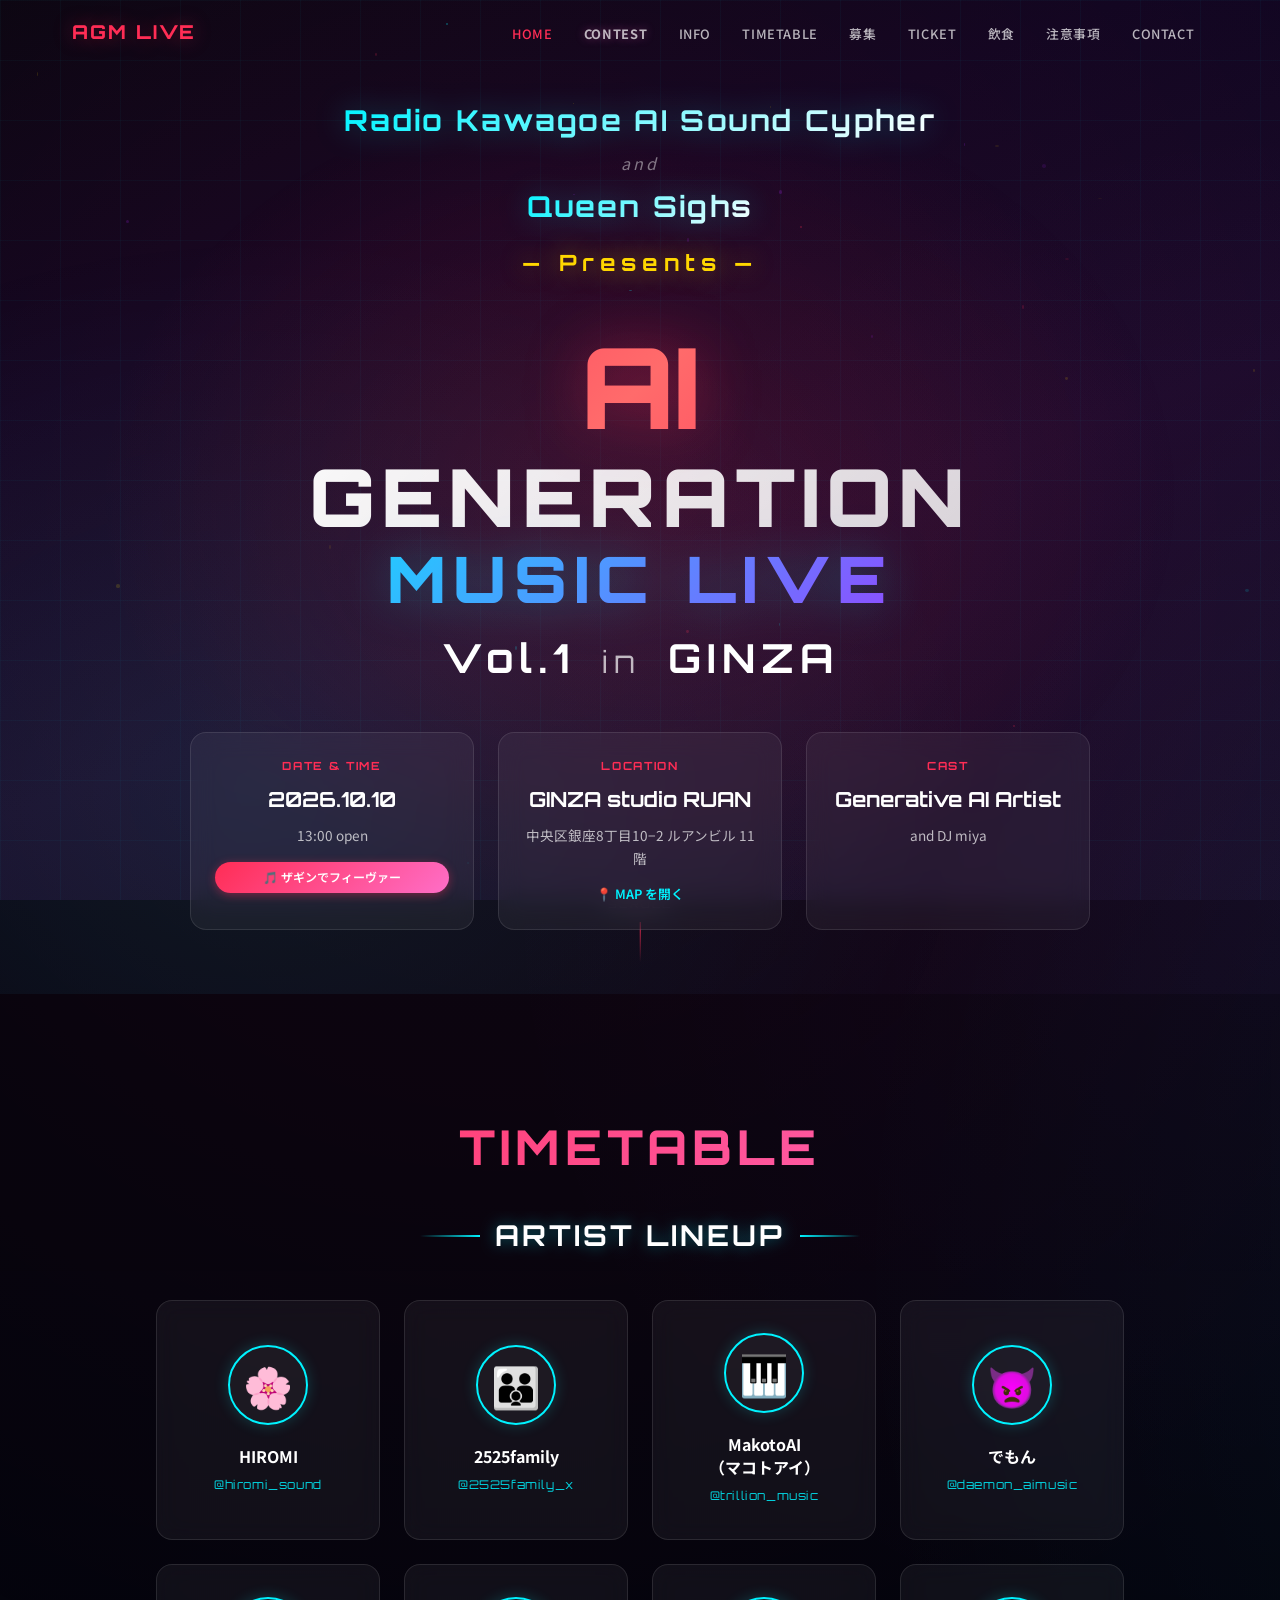
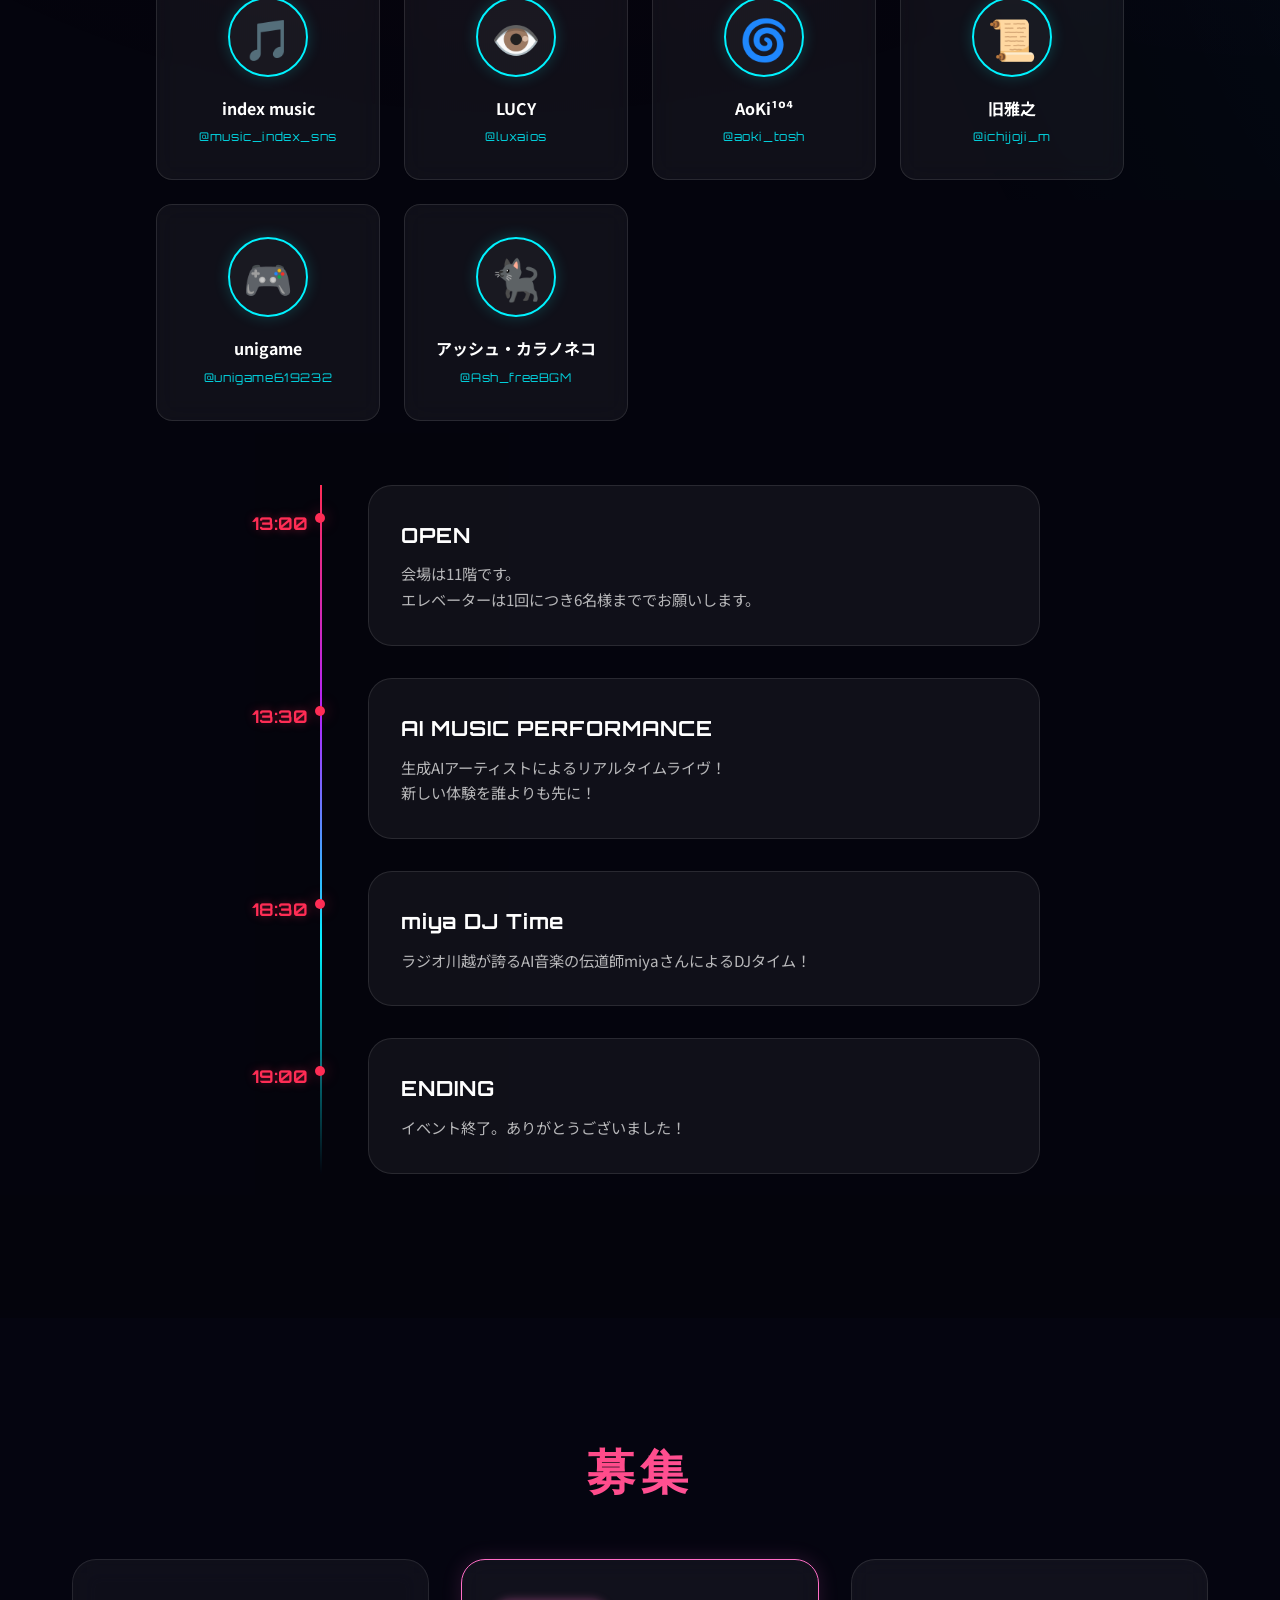
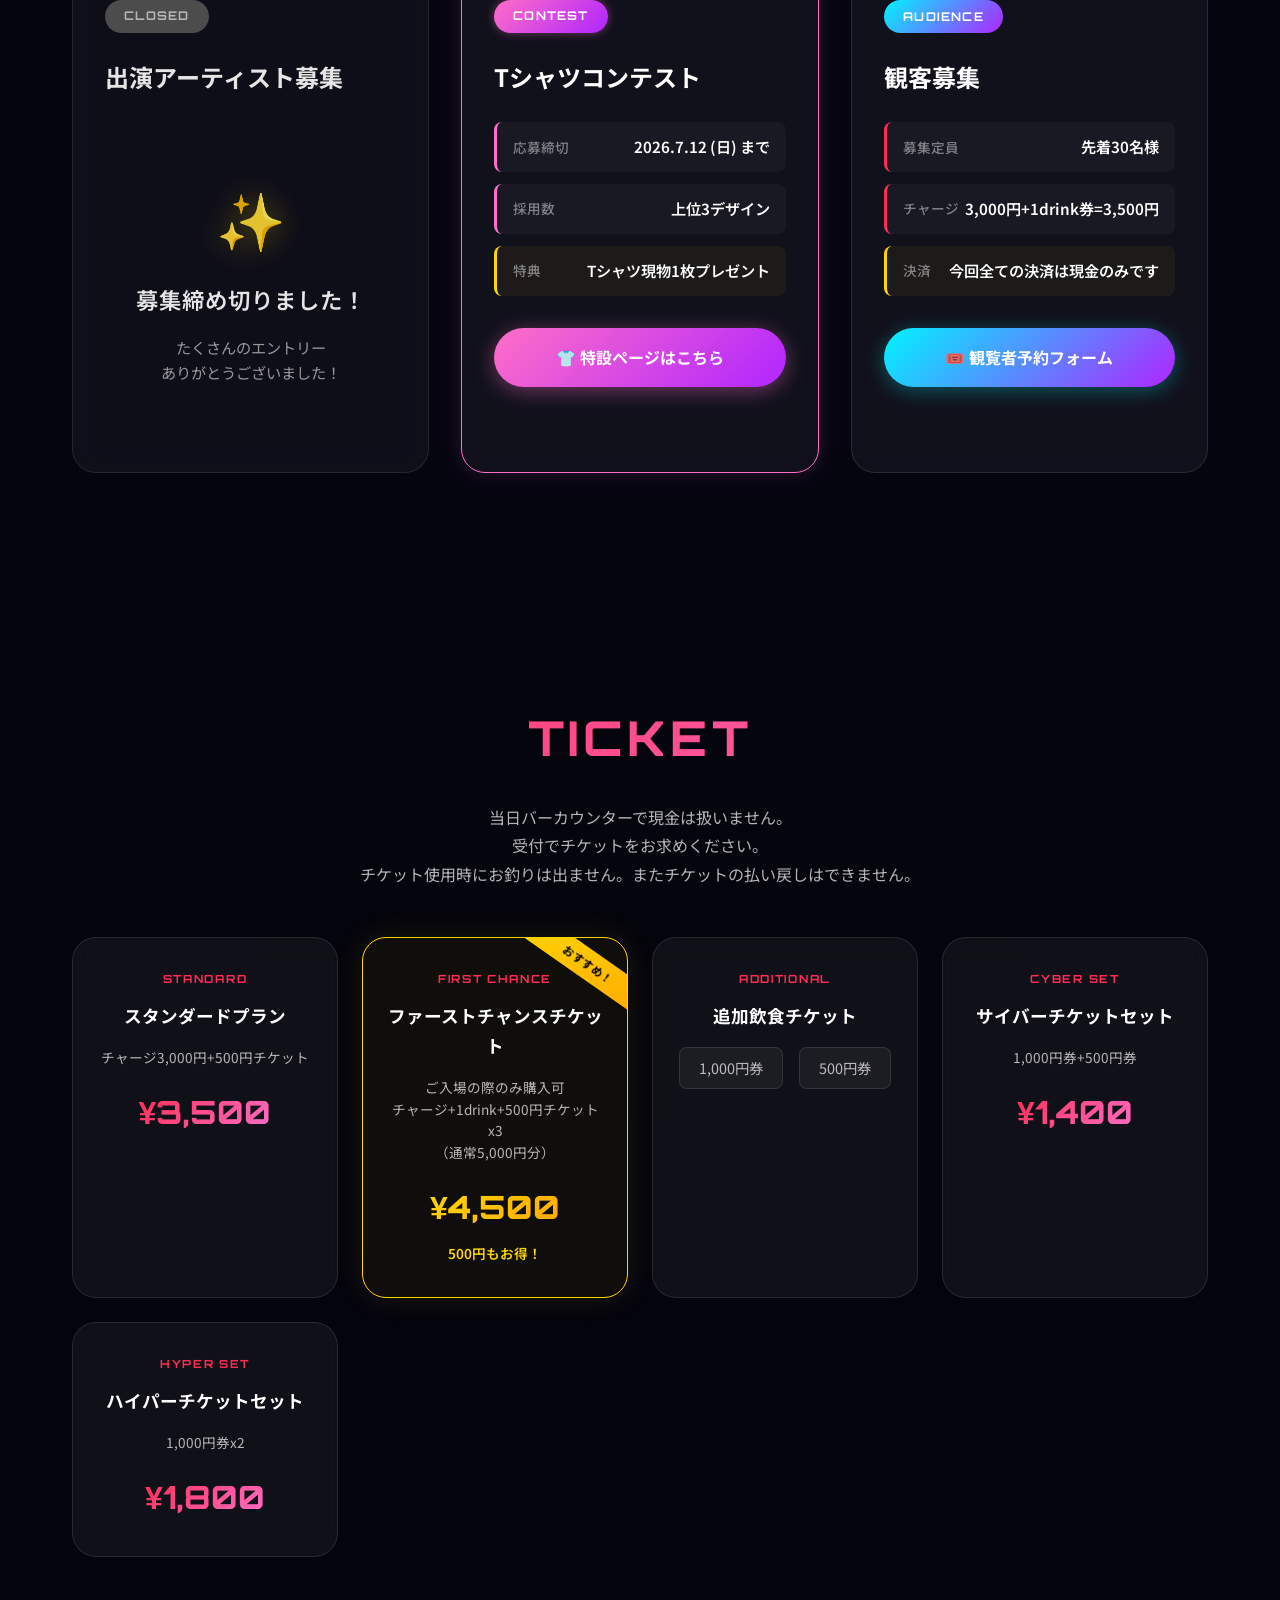
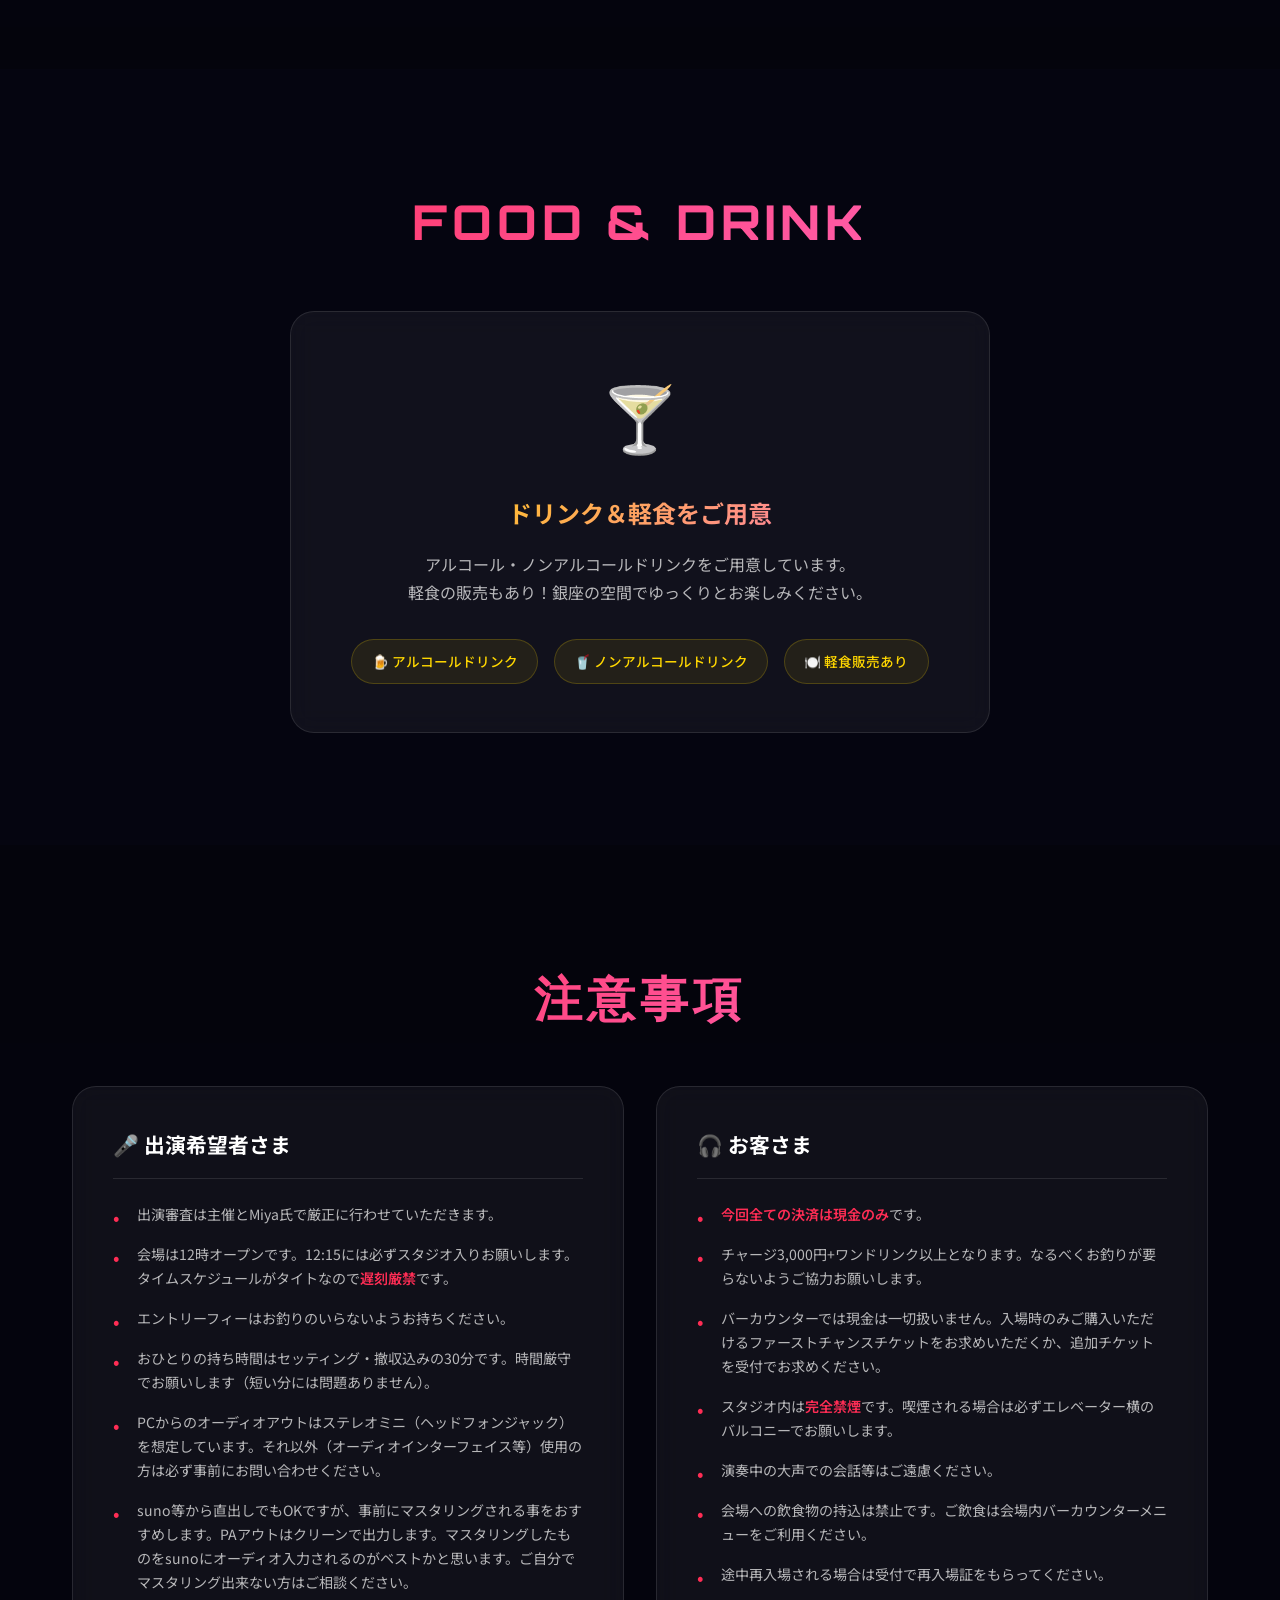
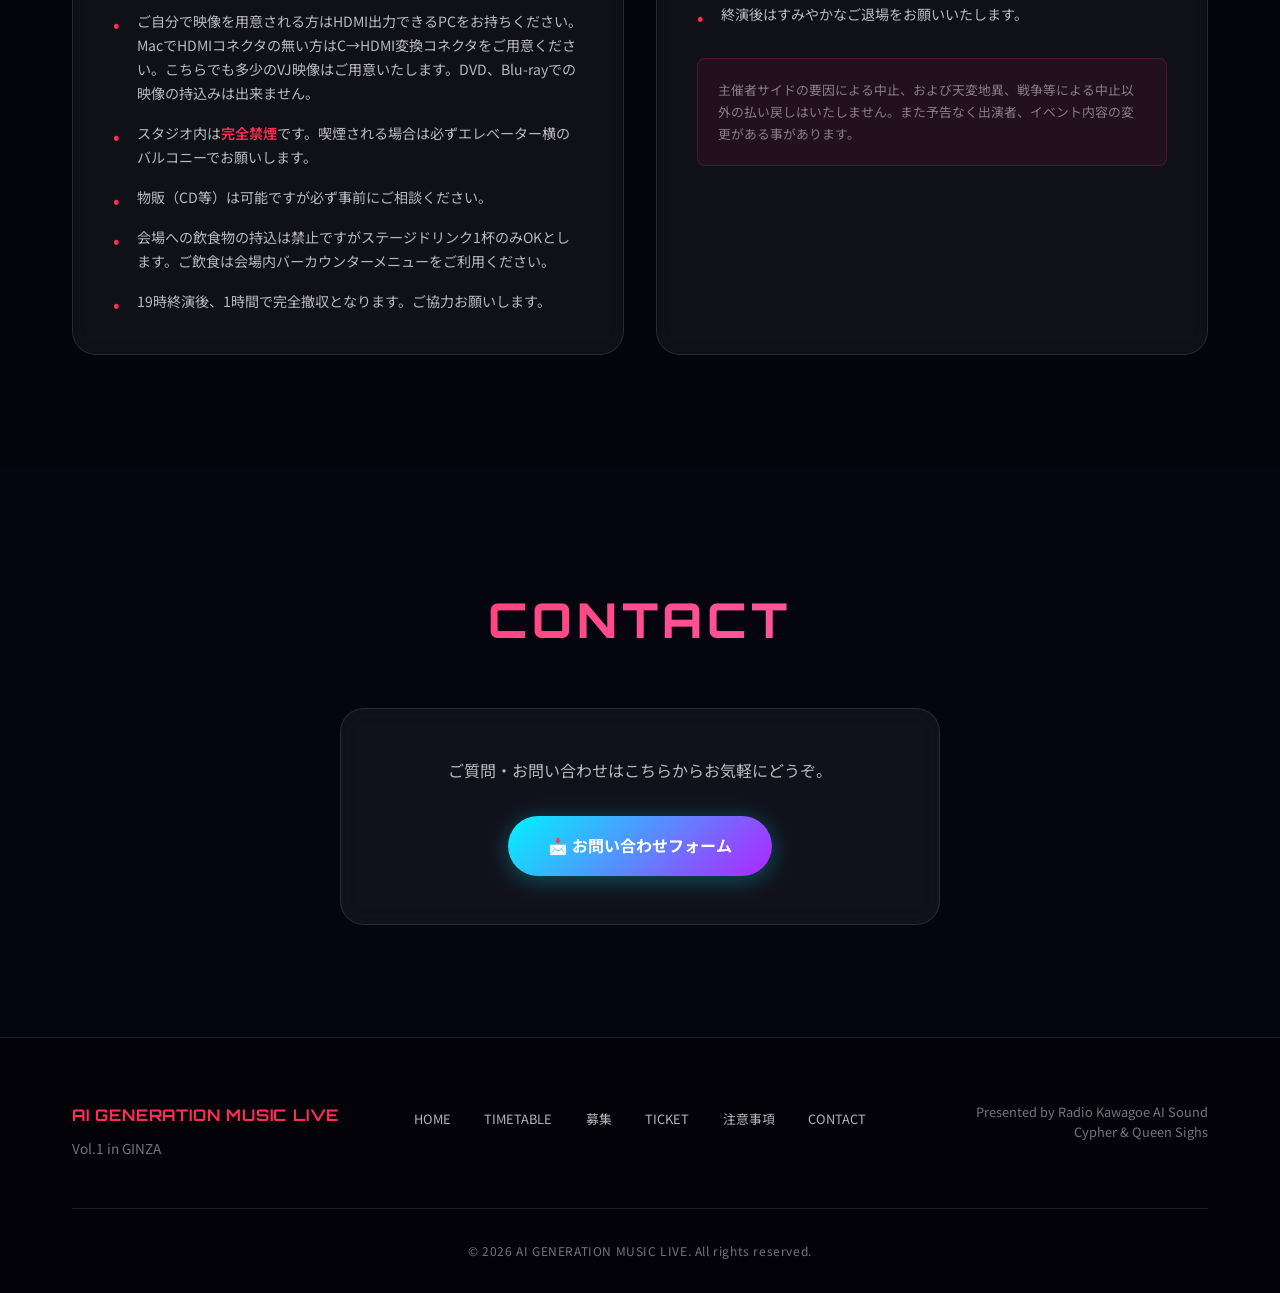
==== commit 78b5c4f9: "Update index.html with T-shirt design contest link and recruit card" ====
--- a/index.html
+++ b/index.html
@@ -32,6 +32,7 @@
             </button>
             <ul class="nav-menu" id="navMenu">
                 <li><a href="#home">HOME</a></li>
+                <li><a href="tshirt-contest.html" style="color: var(--accent-pink); font-weight: 700; text-shadow: 0 0 10px rgba(255, 110, 199, 0.4);">CONTEST</a></li>
                 <li><a href="#info">INFO</a></li>
                 <li><a href="#timetable">TIMETABLE</a></li>
                 <li><a href="#recruit">募集</a></li>
@@ -150,6 +151,29 @@
                         <h4 style="font-size: 1.4rem; color: #fff; margin: 0; font-family: 'Orbitron', 'Noto Sans JP', sans-serif; letter-spacing: 1px;">募集締め切りました！</h4>
                         <p style="color: #aaa; font-size: 0.95rem; margin: 0; line-height: 1.6;">たくさんのエントリー<br>ありがとうございました！</p>
                     </div>
+                </div>
+
+                <!-- Tシャツデザインコンテスト募集 -->
+                <div class="recruit-card glass" style="border-color: var(--accent-pink); box-shadow: 0 0 20px rgba(255, 110, 199, 0.15);">
+                    <div class="recruit-badge" style="background: linear-gradient(135deg, var(--accent-pink), var(--accent-purple)); color: #fff; box-shadow: 0 0 10px rgba(255, 110, 199, 0.4);">CONTEST</div>
+                    <h3>Tシャツコンテスト</h3>
+                    <div class="recruit-details">
+                        <div class="detail-item" style="border-left-color: var(--accent-pink);">
+                            <span class="detail-label">応募締切</span>
+                            <span class="detail-value">2026.7.12 (日) まで</span>
+                        </div>
+                        <div class="detail-item" style="border-left-color: var(--accent-pink);">
+                            <span class="detail-label">採用数</span>
+                            <span class="detail-value">上位3デザイン</span>
+                        </div>
+                        <div class="detail-item important" style="border-left-color: var(--accent-gold); background: rgba(255, 215, 0, 0.05);">
+                            <span class="detail-label">特典</span>
+                            <span class="detail-value">Tシャツ現物1枚プレゼント</span>
+                        </div>
+                    </div>
+                    <a href="tshirt-contest.html" class="btn-recruit" style="background: linear-gradient(135deg, var(--accent-pink), var(--accent-purple)); box-shadow: 0 4px 20px rgba(255, 110, 199, 0.4);">
+                        👕 特設ページはこちら
+                    </a>
                 </div>
 
                 <!-- 観客募集 -->
--- a/style.css
+++ b/style.css
@@ -1162,3 +1162,168 @@
         align-items: center;
     }
 }
+
+
+/* ===== LINEUP SECTION ===== */
+.lineup-section {
+    max-width: 1000px;
+    margin: 0 auto;
+    padding: 0 1rem;
+    opacity: 0;
+    max-height: 0;
+    overflow: hidden;
+    transition: opacity 1.2s cubic-bezier(0.4, 0, 0.2, 1), max-height 1.2s cubic-bezier(0.4, 0, 0.2, 1), margin-bottom 1.2s cubic-bezier(0.4, 0, 0.2, 1);
+}
+
+.lineup-section.show {
+    opacity: 1;
+    max-height: 2000px;
+    margin-bottom: 4rem;
+}
+
+.lineup-title {
+    font-family: 'Orbitron', 'Noto Sans JP', sans-serif;
+    font-size: 1.8rem;
+    font-weight: 700;
+    text-align: center;
+    margin-bottom: 2.5rem;
+    letter-spacing: 0.1em;
+    color: var(--text-primary);
+    text-shadow: 0 0 15px rgba(0, 243, 255, 0.4);
+    display: flex;
+    align-items: center;
+    justify-content: center;
+    gap: 15px;
+}
+
+.lineup-title::before, .lineup-title::after {
+    content: '';
+    display: block;
+    width: 60px;
+    height: 2px;
+    background: linear-gradient(90deg, transparent, var(--accent-cyan));
+}
+
+.lineup-title::after {
+    background: linear-gradient(90deg, var(--accent-cyan), transparent);
+}
+
+.lineup-grid {
+    display: grid;
+    grid-template-columns: repeat(auto-fill, minmax(180px, 1fr));
+    gap: 1.5rem;
+    justify-content: center;
+}
+
+.lineup-card {
+    display: flex;
+    flex-direction: column;
+    align-items: center;
+    justify-content: center;
+    padding: 2rem 1.25rem;
+    text-decoration: none;
+    text-align: center;
+    border-radius: var(--radius-md);
+    background: var(--glass-bg);
+    backdrop-filter: blur(12px);
+    border: 1px solid var(--glass-border);
+    transition: all 0.4s cubic-bezier(0.4, 0, 0.2, 1);
+}
+
+.lineup-card:hover {
+    transform: translateY(-5px) scale(1.03);
+    border-color: var(--accent-cyan);
+    box-shadow: 0 8px 30px rgba(0, 243, 255, 0.25);
+    background: rgba(0, 243, 255, 0.06);
+}
+
+.lineup-avatar-container {
+    position: relative;
+    width: 80px;
+    height: 80px;
+    margin-bottom: 1.25rem;
+    border-radius: 50%;
+    overflow: hidden;
+    background: rgba(255, 255, 255, 0.04);
+    border: 2px solid var(--accent-cyan);
+    box-shadow: 0 0 15px rgba(0, 243, 255, 0.2);
+    display: flex;
+    align-items: center;
+    justify-content: center;
+    transition: all 0.4s cubic-bezier(0.4, 0, 0.2, 1);
+}
+
+.lineup-card:hover .lineup-avatar-container {
+    border-color: var(--accent-pink);
+    box-shadow: 0 0 20px rgba(255, 110, 199, 0.5);
+    transform: scale(1.05);
+}
+
+.lineup-avatar-fallback {
+    font-size: 2.5rem;
+    display: flex;
+    align-items: center;
+    justify-content: center;
+    width: 100%;
+    height: 100%;
+    transition: transform 0.4s cubic-bezier(0.175, 0.885, 0.32, 1.275);
+}
+
+.lineup-card:hover .lineup-avatar-fallback {
+    transform: scale(1.15) rotate(8deg);
+}
+
+.lineup-avatar {
+    position: absolute;
+    top: 0;
+    left: 0;
+    width: 100%;
+    height: 100%;
+    object-fit: cover;
+    opacity: 0;
+    border-radius: 50%;
+    transition: opacity 0.5s ease;
+}
+
+.lineup-name {
+    font-size: 1rem;
+    font-weight: 700;
+    color: var(--text-primary);
+    margin-bottom: 0.5rem;
+    line-height: 1.4;
+    word-break: break-word;
+}
+
+.lineup-handle {
+    font-size: 0.75rem;
+    color: var(--accent-cyan);
+    font-family: 'Orbitron', sans-serif;
+    letter-spacing: 0.05em;
+    opacity: 0.85;
+    transition: opacity 0.3s ease;
+}
+
+.lineup-card:hover .lineup-handle {
+    opacity: 1;
+    text-shadow: 0 0 8px rgba(0, 243, 255, 0.5);
+}
+
+@media (max-width: 768px) {
+    .lineup-grid {
+        grid-template-columns: repeat(auto-fill, minmax(150px, 1fr));
+        gap: 1rem;
+    }
+    .lineup-card {
+        padding: 1.5rem 1rem;
+    }
+    .lineup-avatar-container {
+        width: 70px;
+        height: 70px;
+    }
+    .lineup-avatar-fallback {
+        font-size: 2.2rem;
+    }
+    .lineup-name {
+        font-size: 0.9rem;
+    }
+}
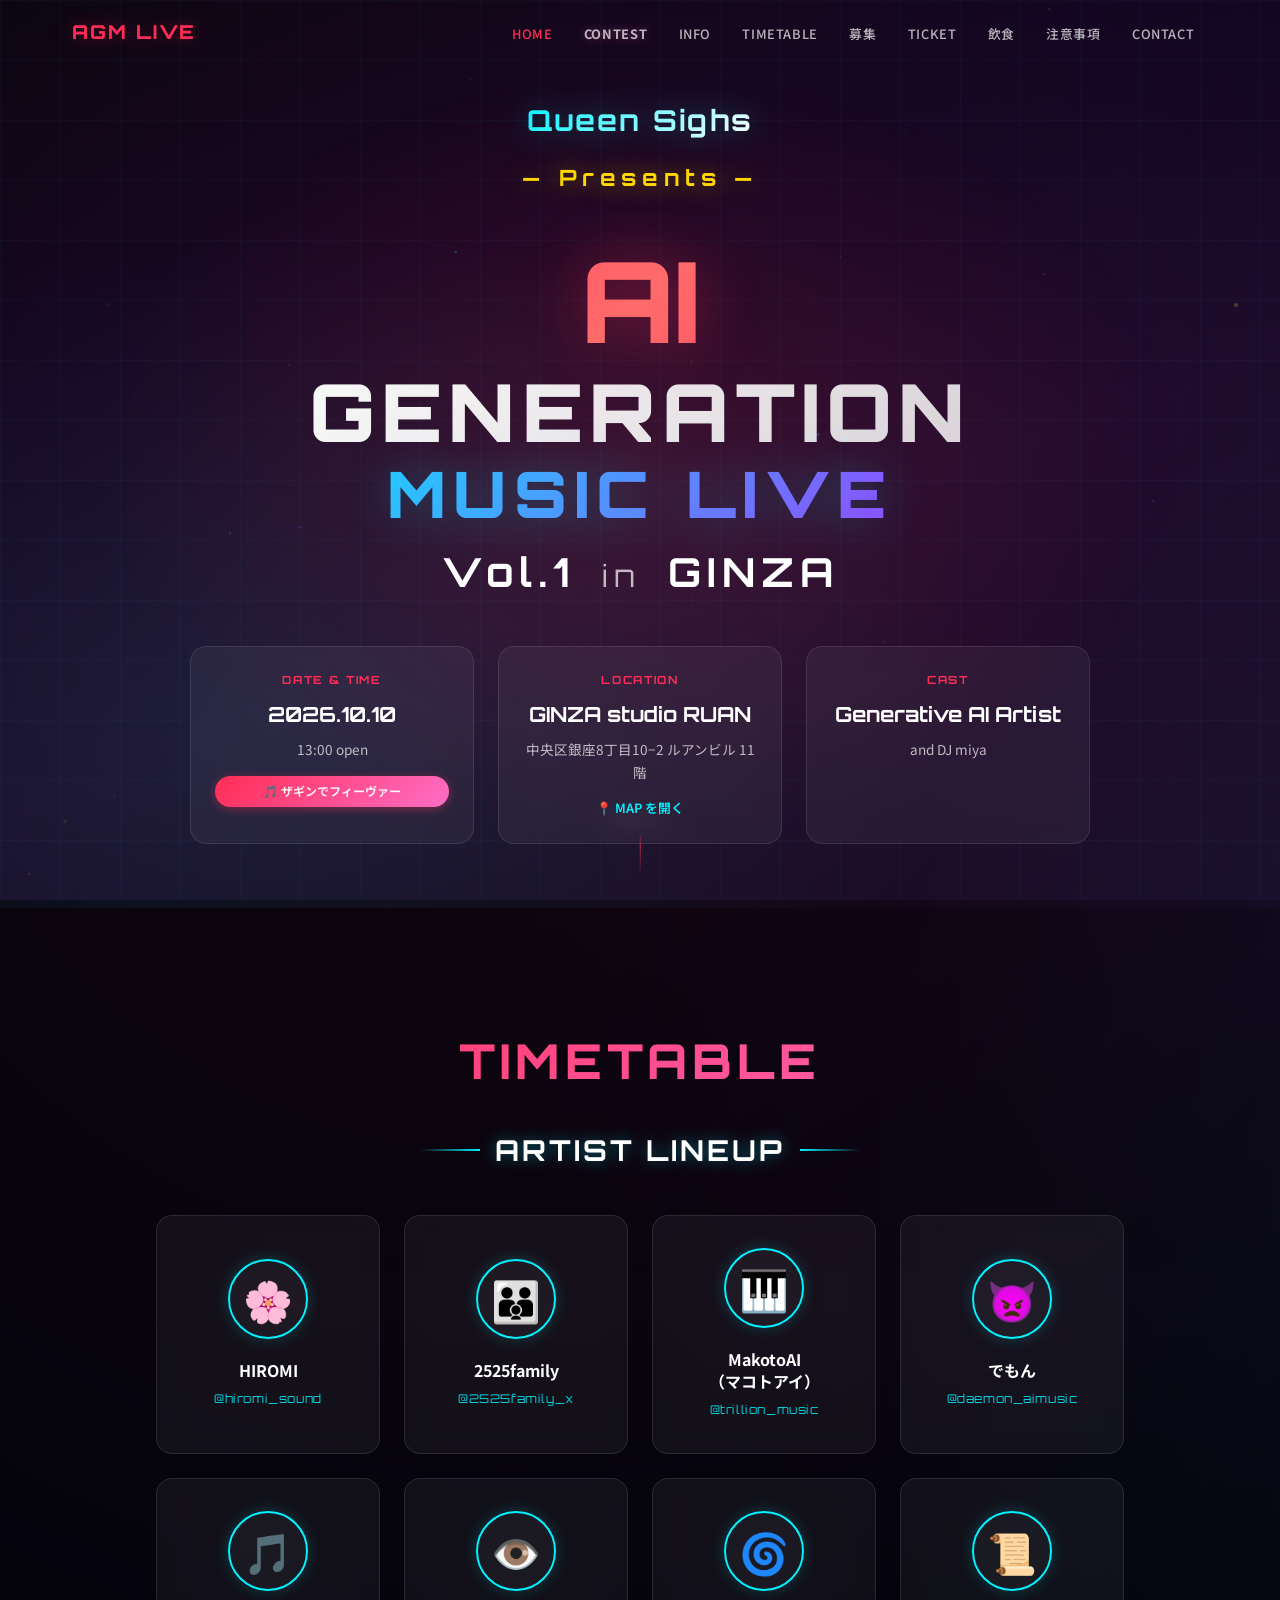
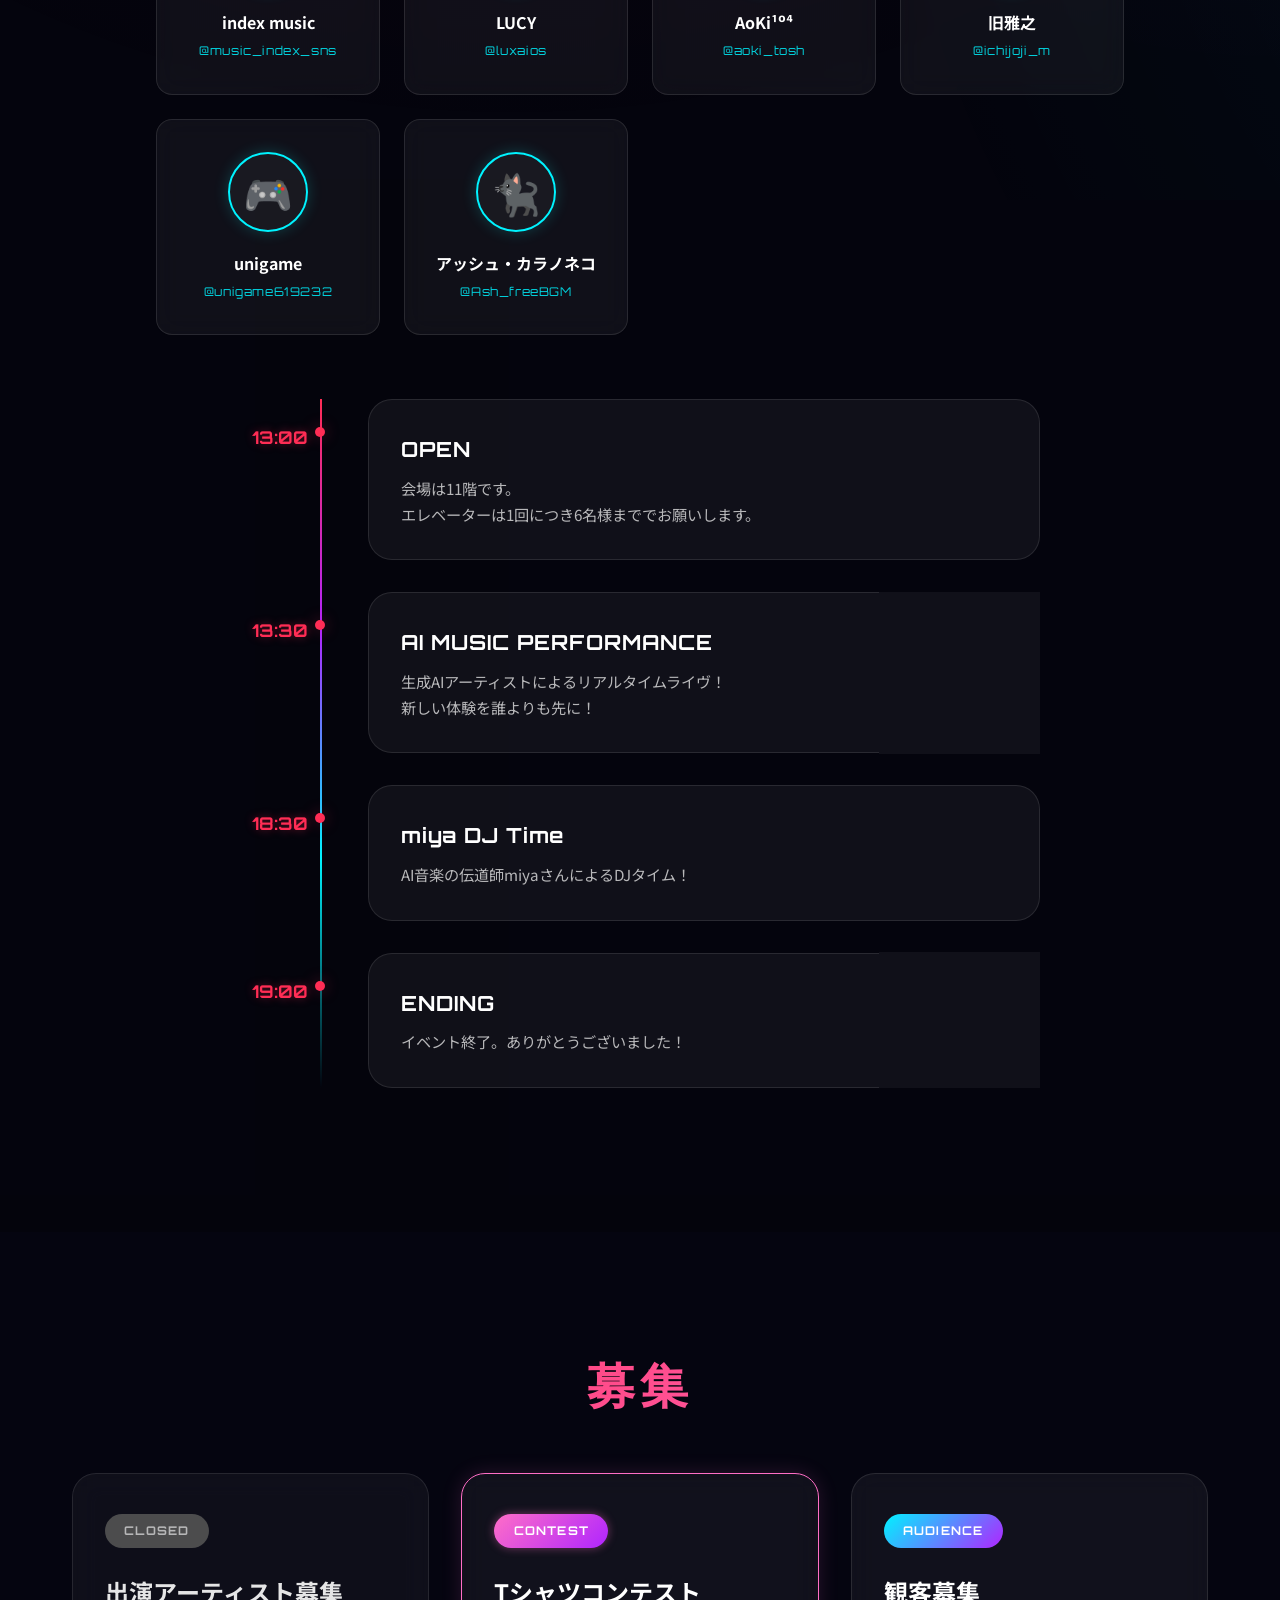
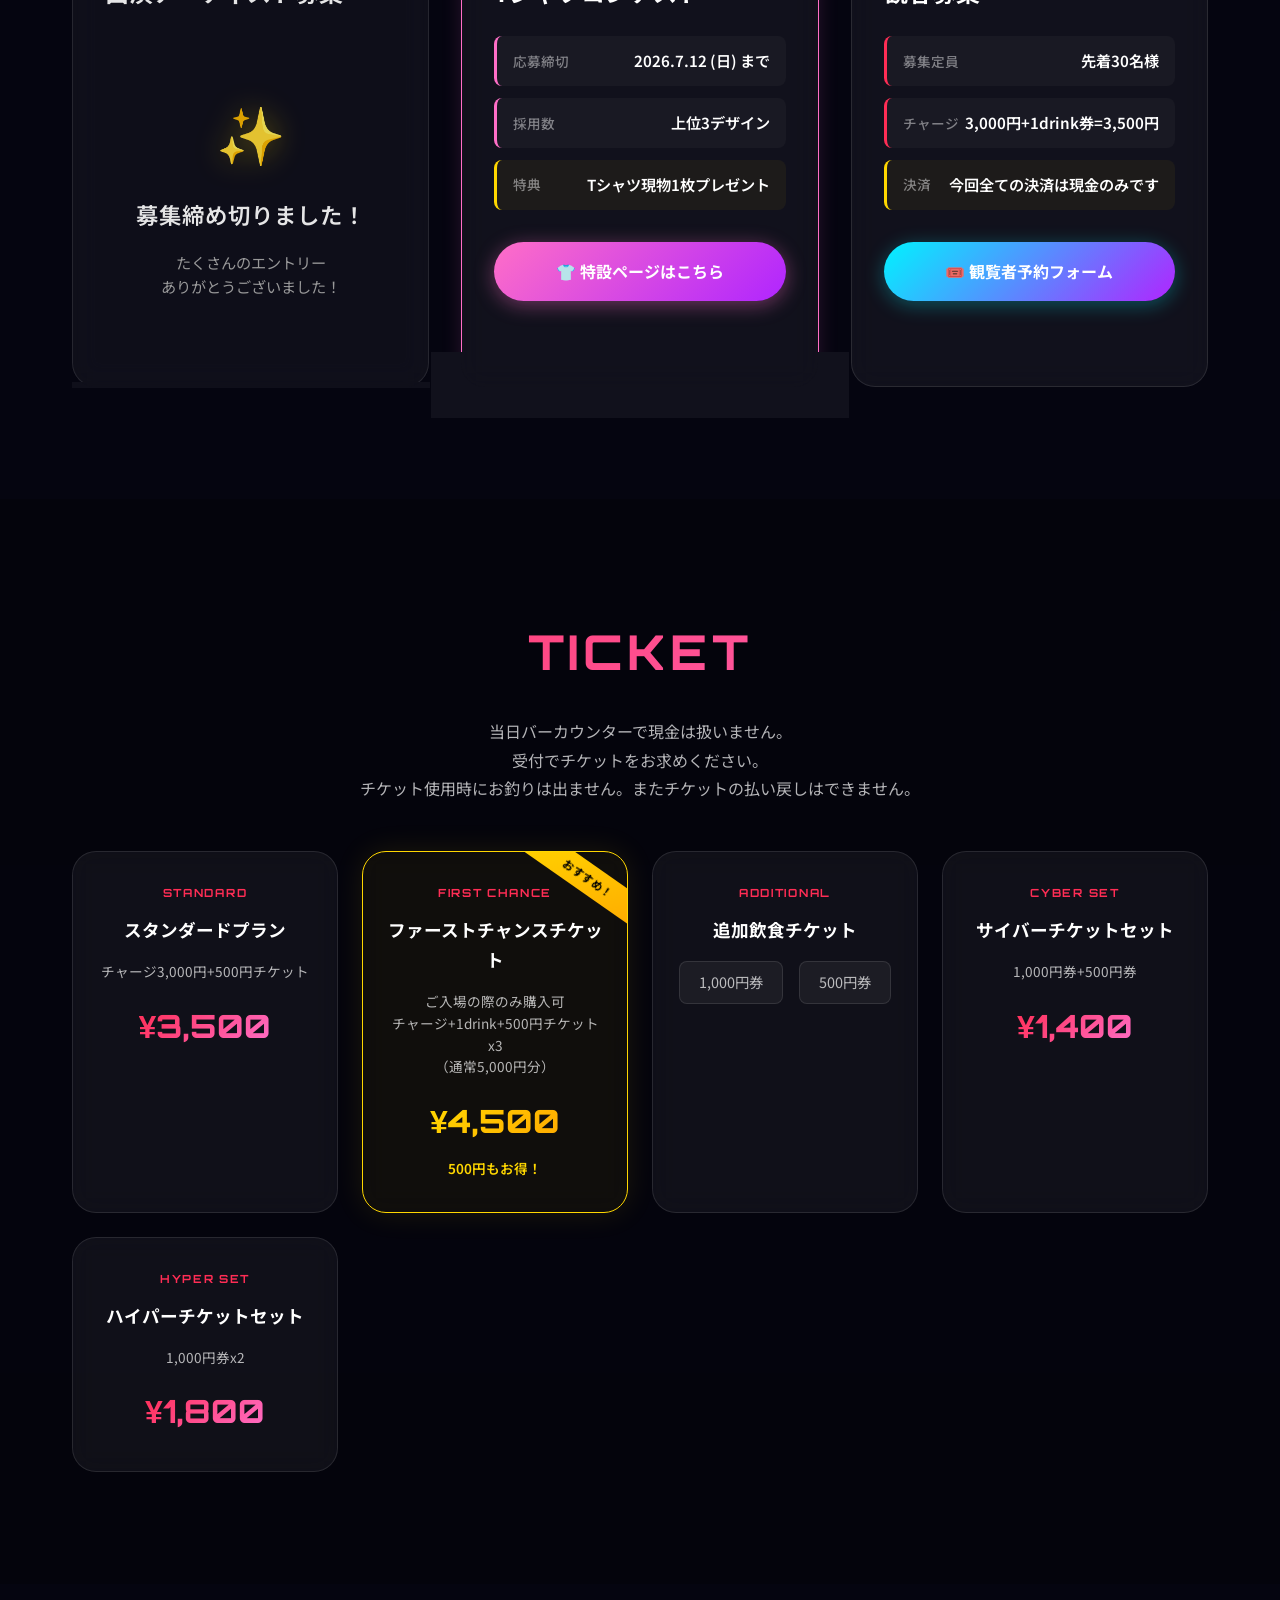
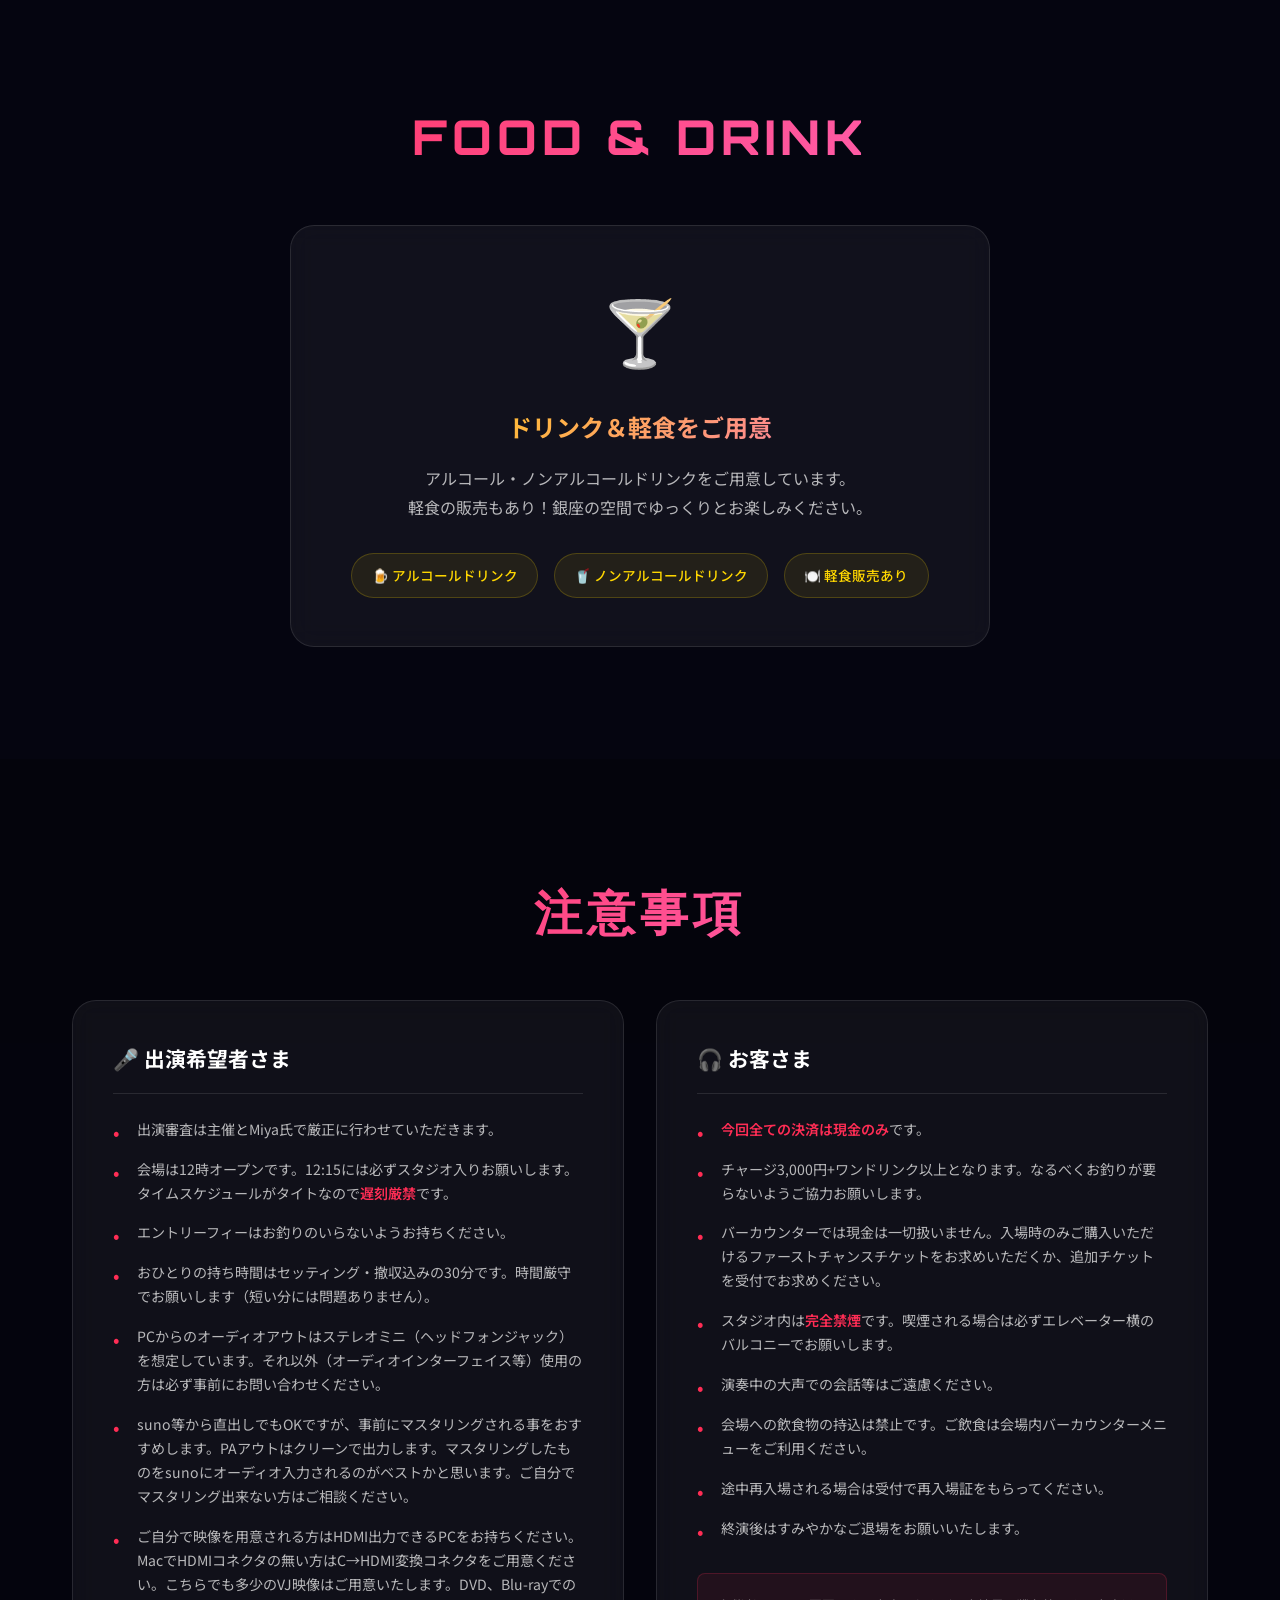
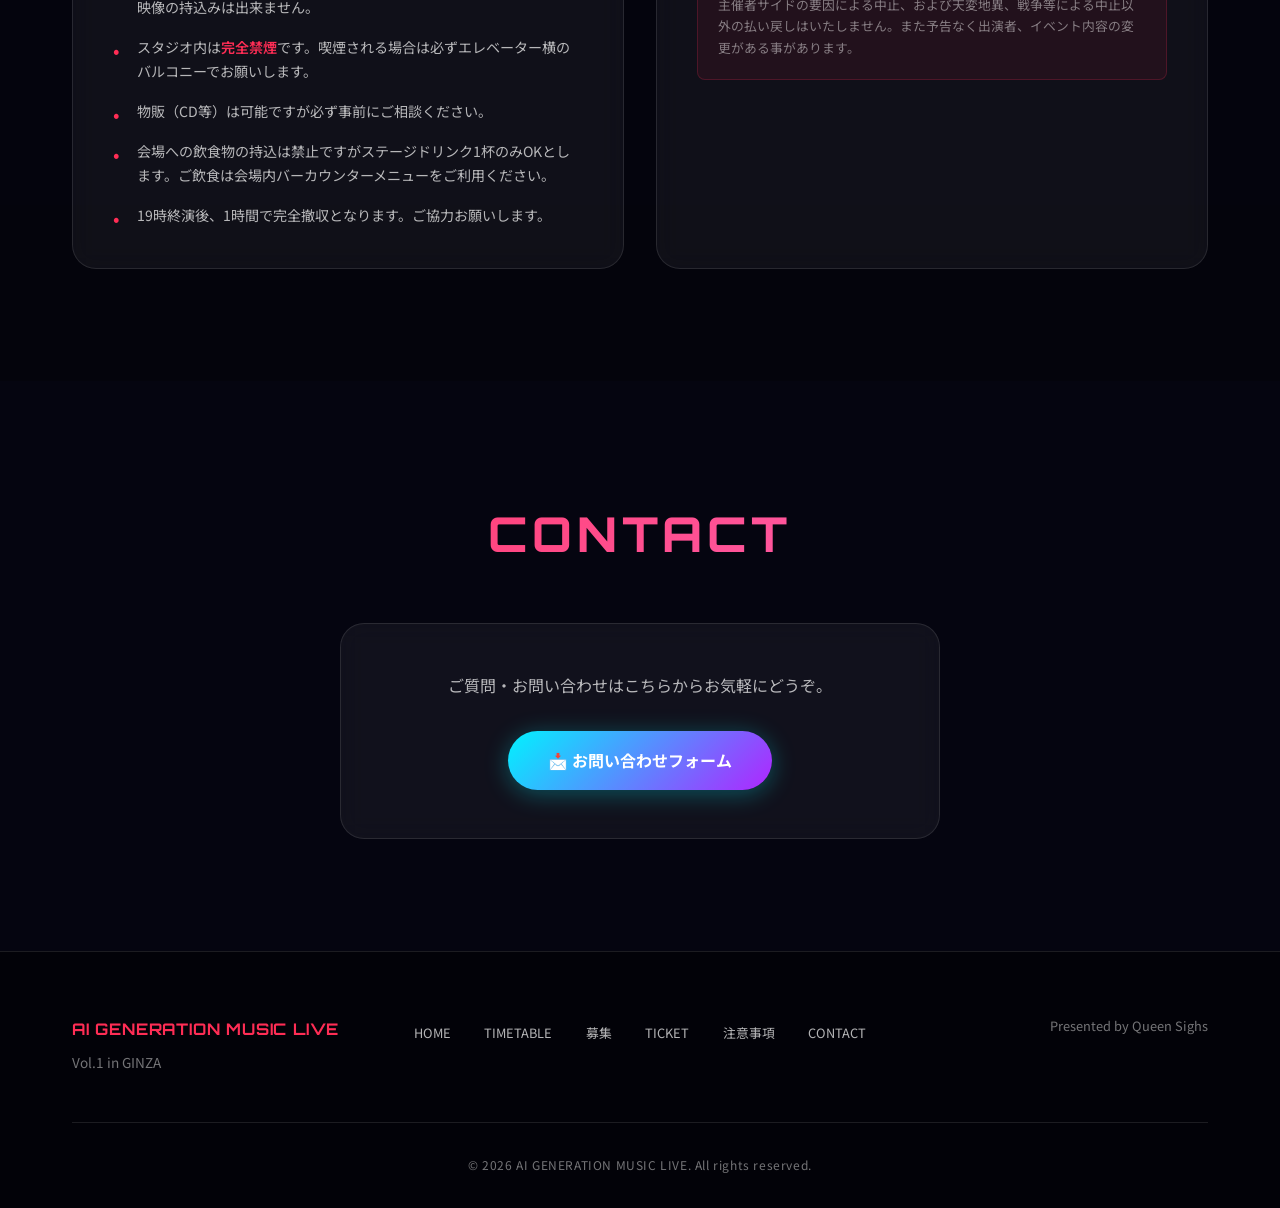
==== commit a57db1fb: "Remove Radio Kawagoe references" ====
--- a/index.html
+++ b/index.html
@@ -50,8 +50,6 @@
         <div class="container">
             <div class="hero-content">
                 <div class="hero-presents">
-                    <span class="presents-name">Radio Kawagoe AI Sound Cypher</span>
-                    <span class="presents-and">and</span>
                     <span class="presents-name">Queen Sighs</span>
                     <span class="presents-label">— Presents —</span>
                 </div>
@@ -121,7 +119,7 @@
                     </div>
                     <div class="tt-content glass">
                         <h3>miya DJ Time</h3>
-                        <p>ラジオ川越が誇るAI音楽の伝道師miyaさんによるDJタイム！</p>
+                        <p>AI音楽の伝道師miyaさんによるDJタイム！</p>
                     </div>
                 </div>
                 <div class="tt-item" data-time="19:00">
@@ -353,7 +351,7 @@
                     <a href="#contact">CONTACT</a>
                 </div>
                 <div class="footer-credit">
-                    <p>Presented by Radio Kawagoe AI Sound Cypher & Queen Sighs</p>
+                    <p>Presented by Queen Sighs</p>
                 </div>
             </div>
             <div class="footer-bottom">
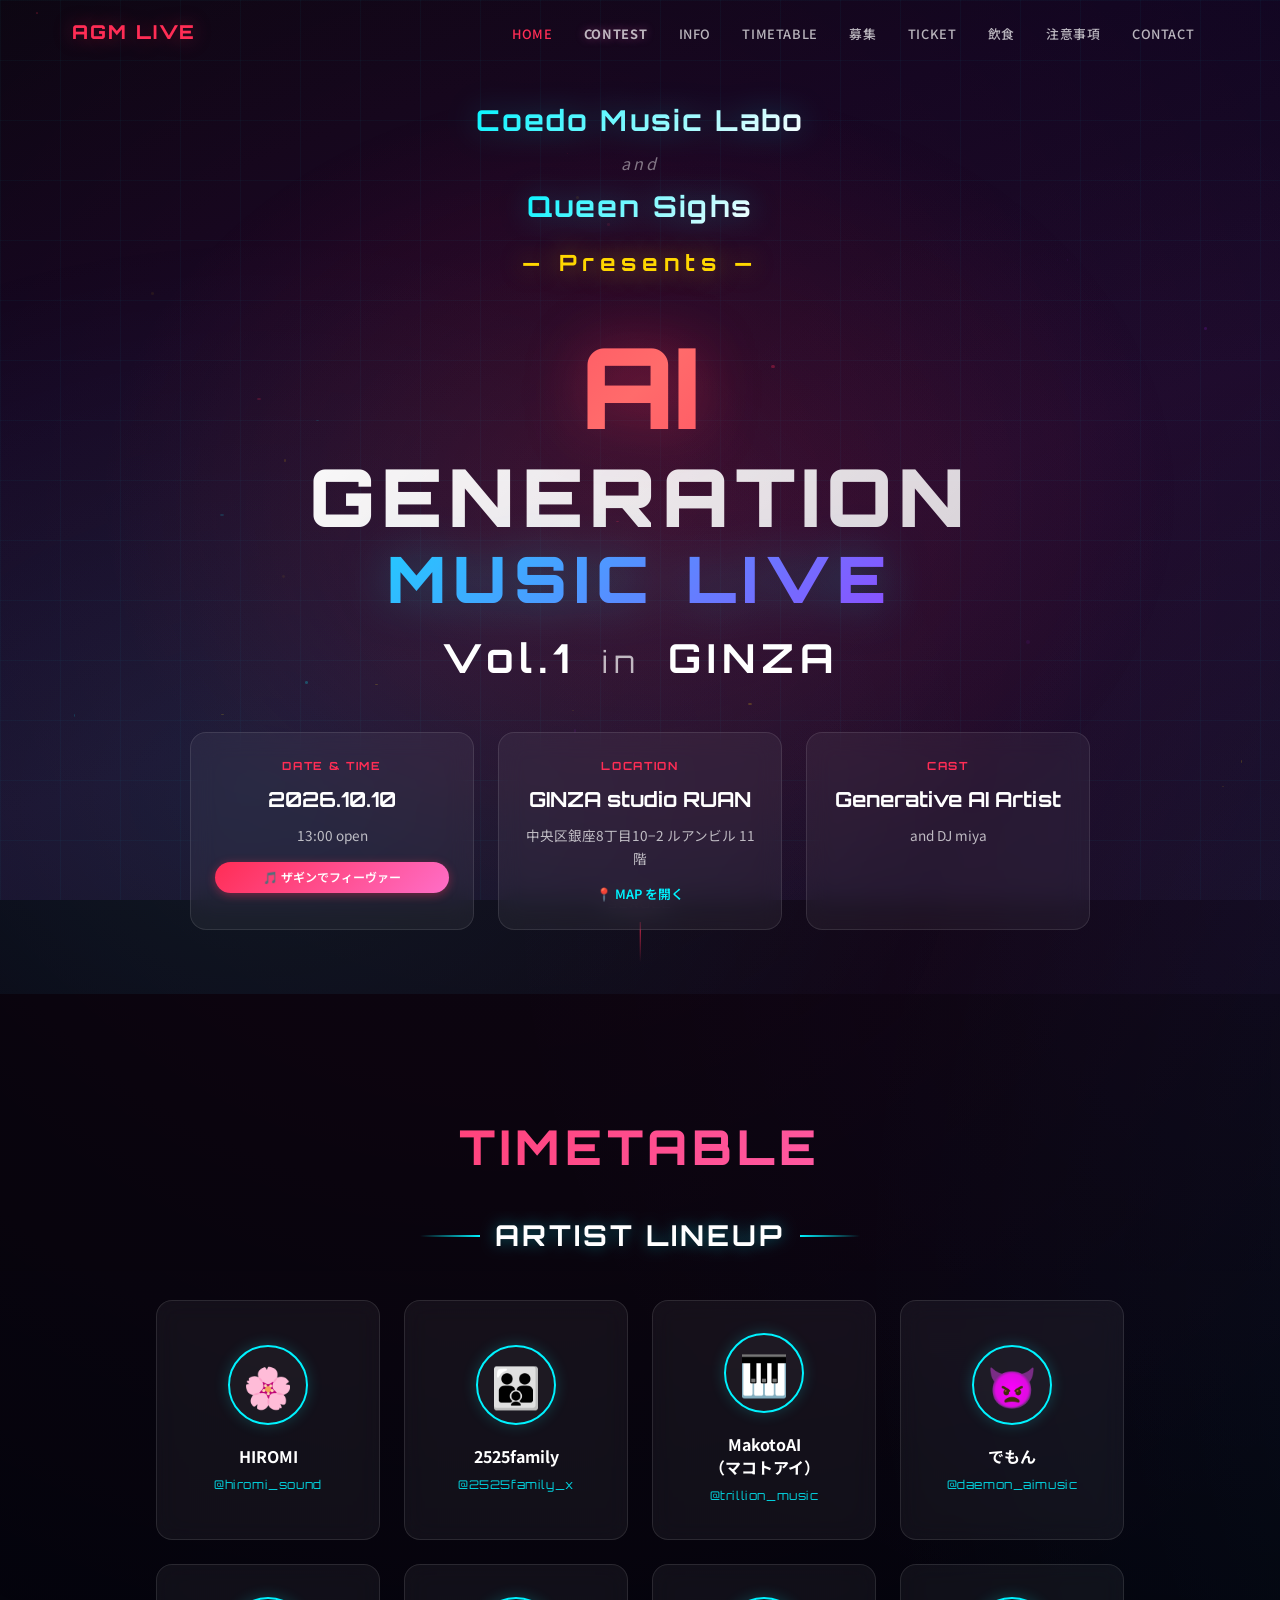
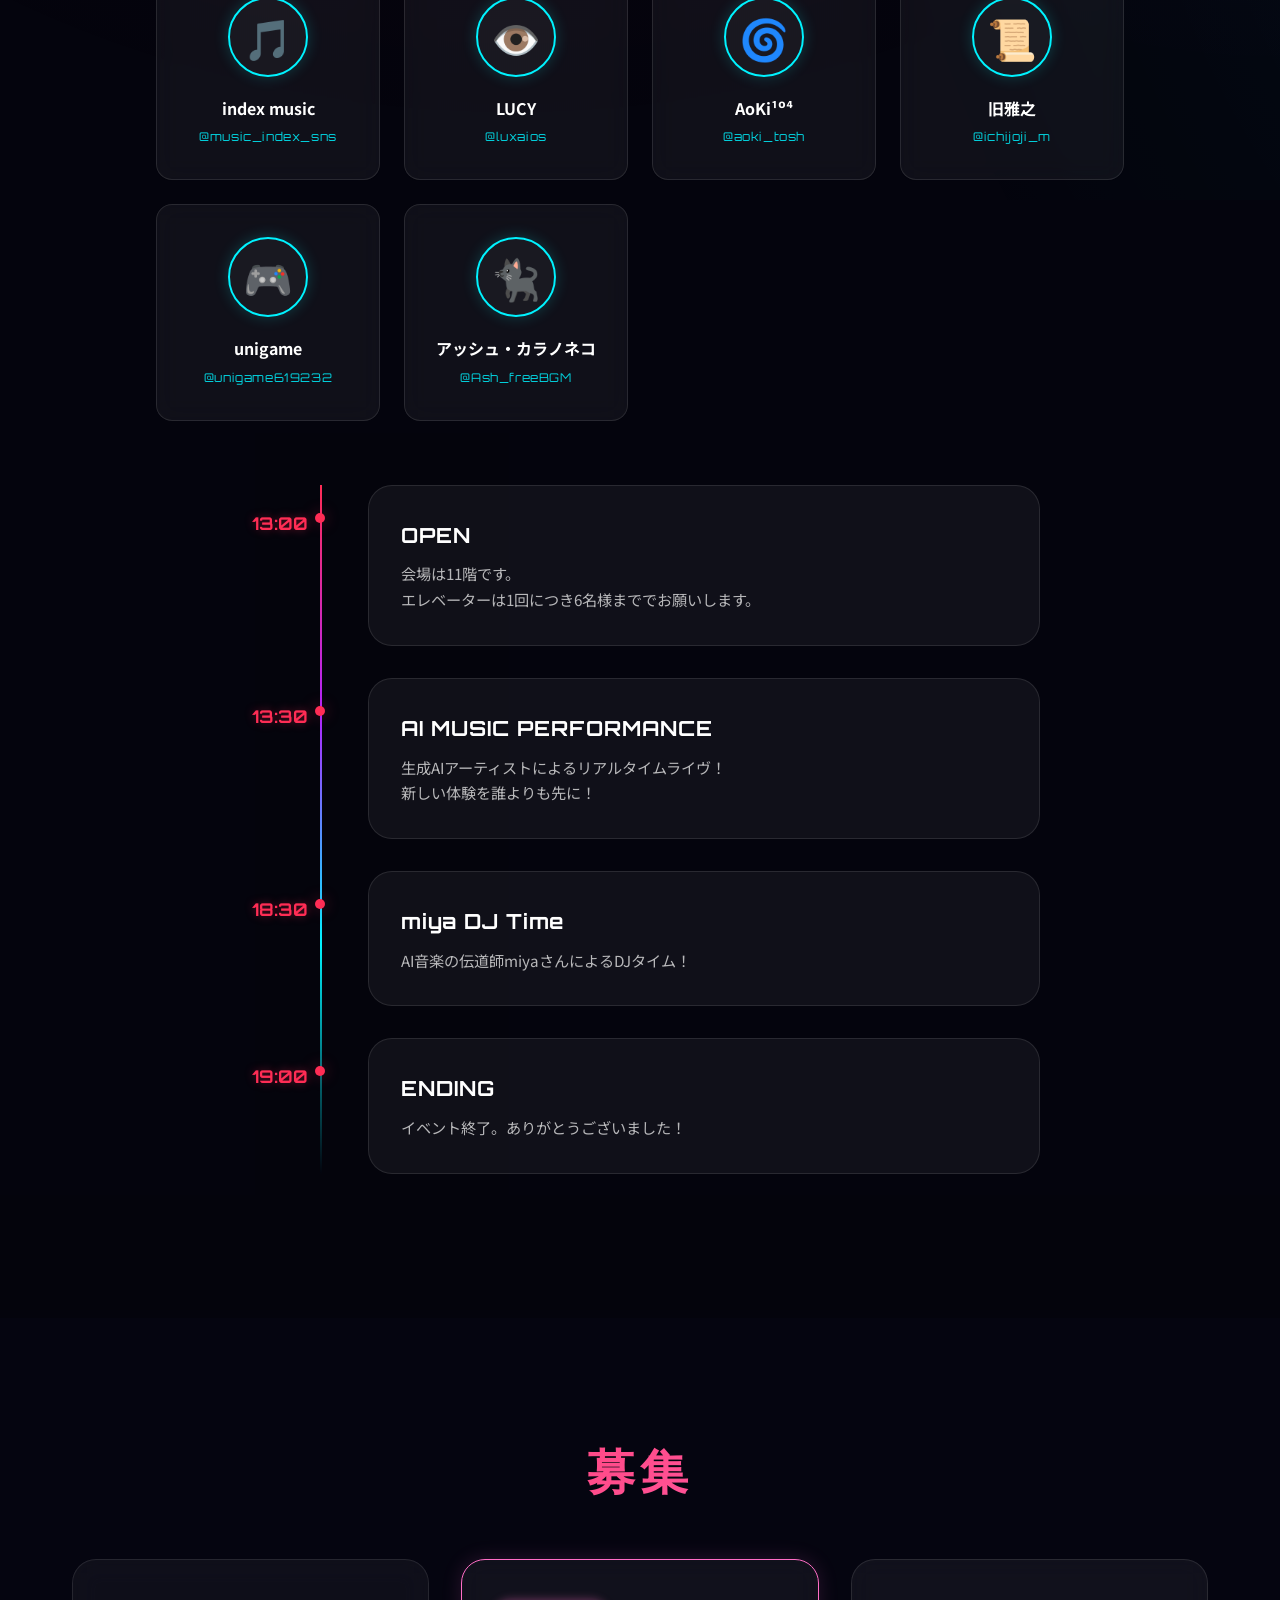
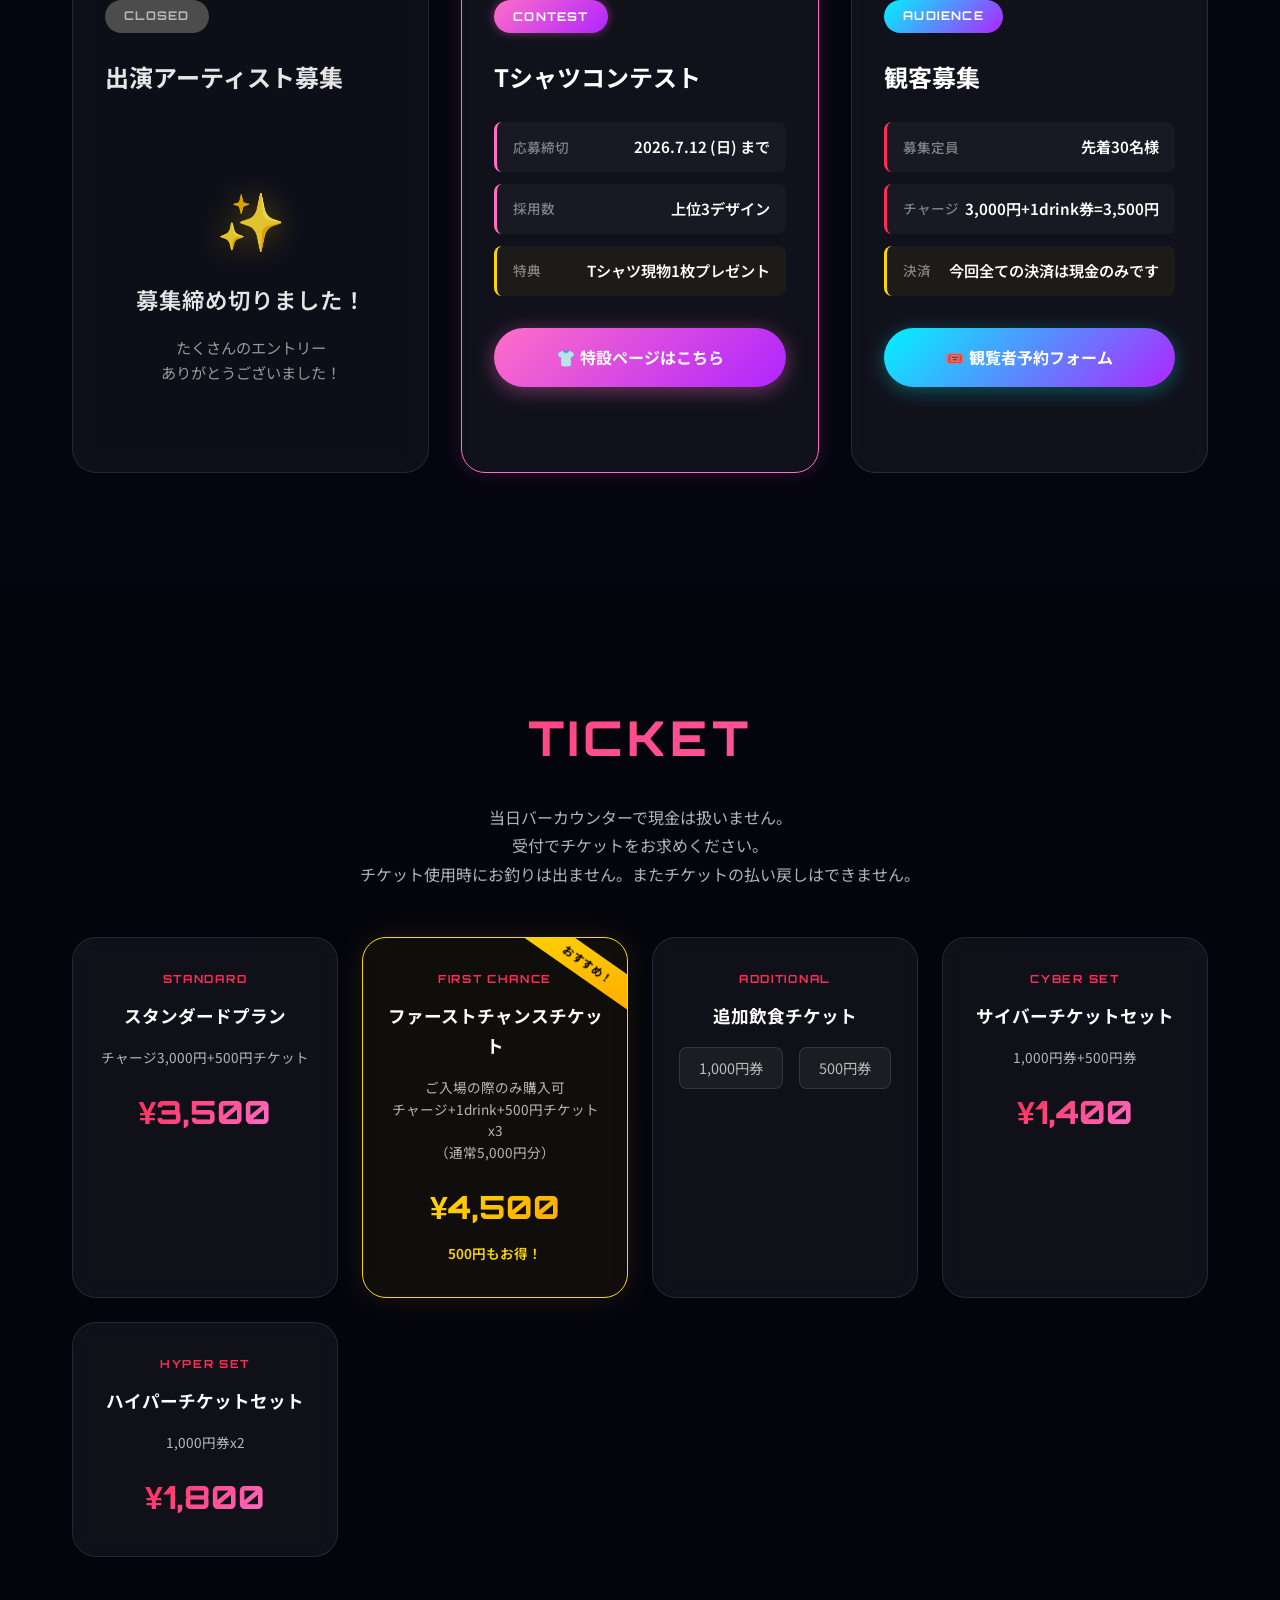
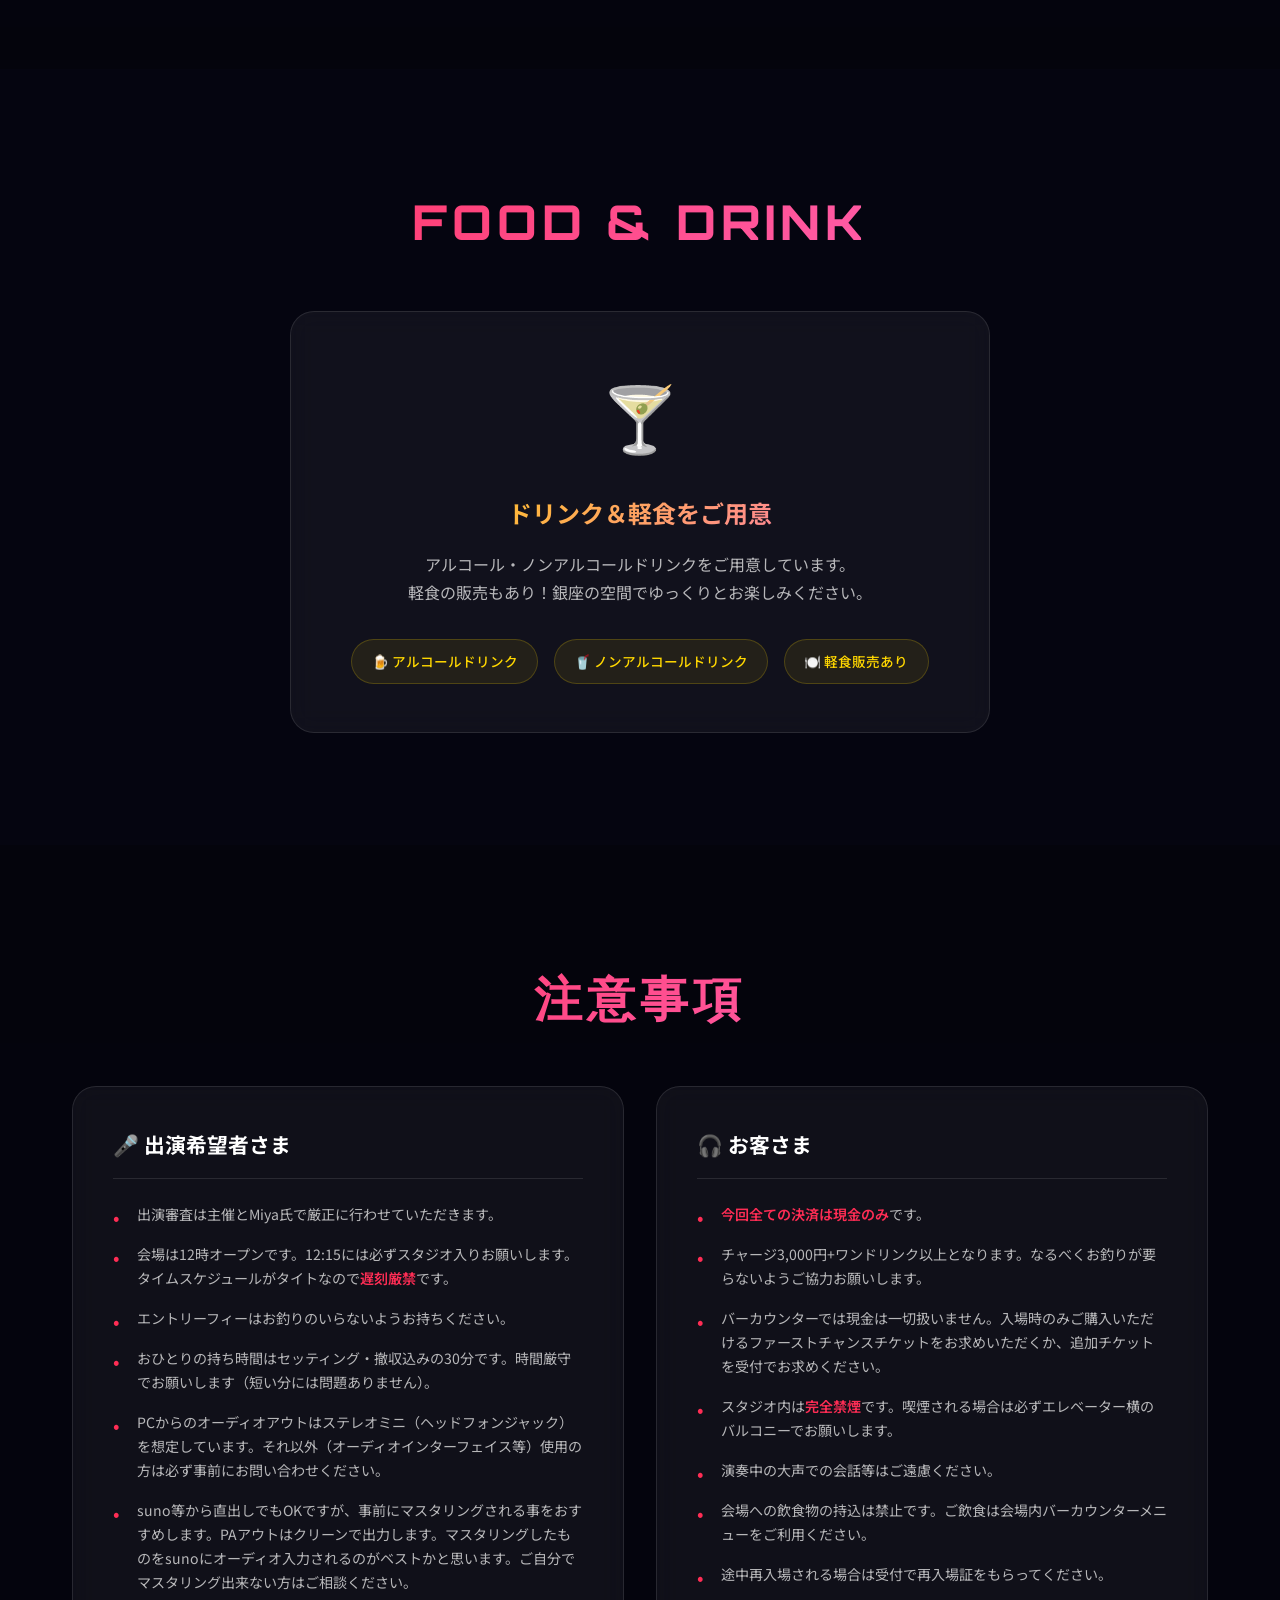
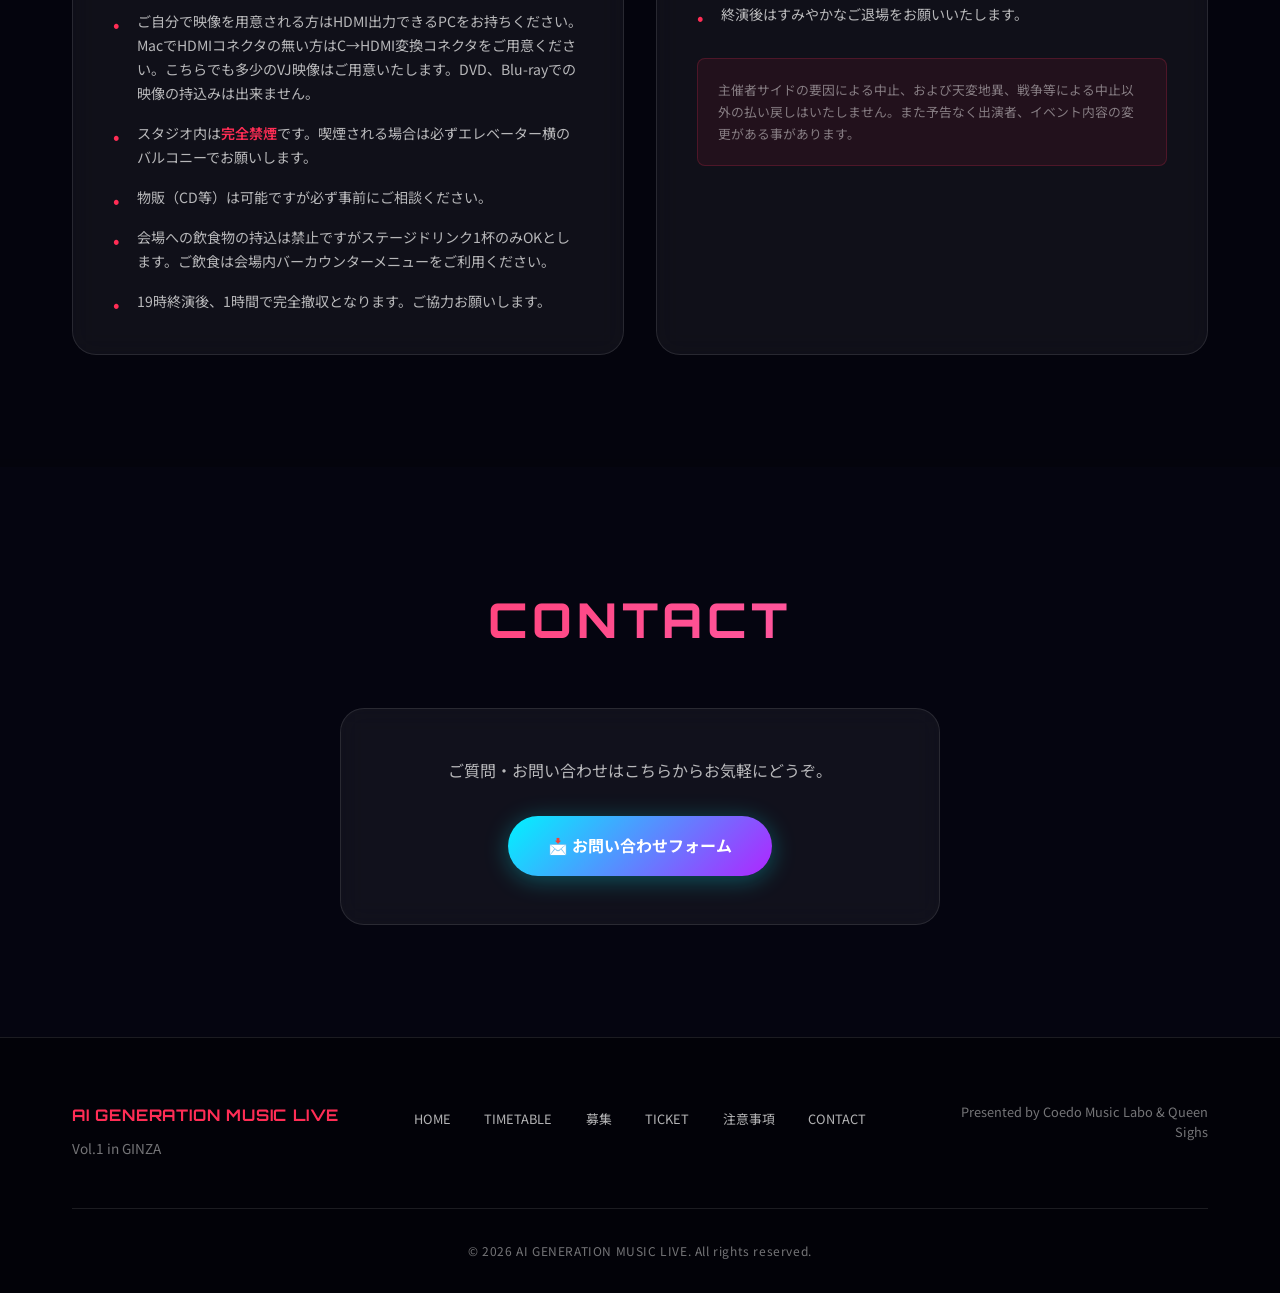
==== commit d59fa15d: "Remove Radio Kawagoe references" ====
--- a/index.html
+++ b/index.html
@@ -50,6 +50,8 @@
         <div class="container">
             <div class="hero-content">
                 <div class="hero-presents">
+                    <span class="presents-name">Coedo Music Labo</span>
+                    <span class="presents-and">and</span>
                     <span class="presents-name">Queen Sighs</span>
                     <span class="presents-label">— Presents —</span>
                 </div>
@@ -351,7 +353,7 @@
                     <a href="#contact">CONTACT</a>
                 </div>
                 <div class="footer-credit">
-                    <p>Presented by Queen Sighs</p>
+                    <p>Presented by Coedo Music Labo & Queen Sighs</p>
                 </div>
             </div>
             <div class="footer-bottom">
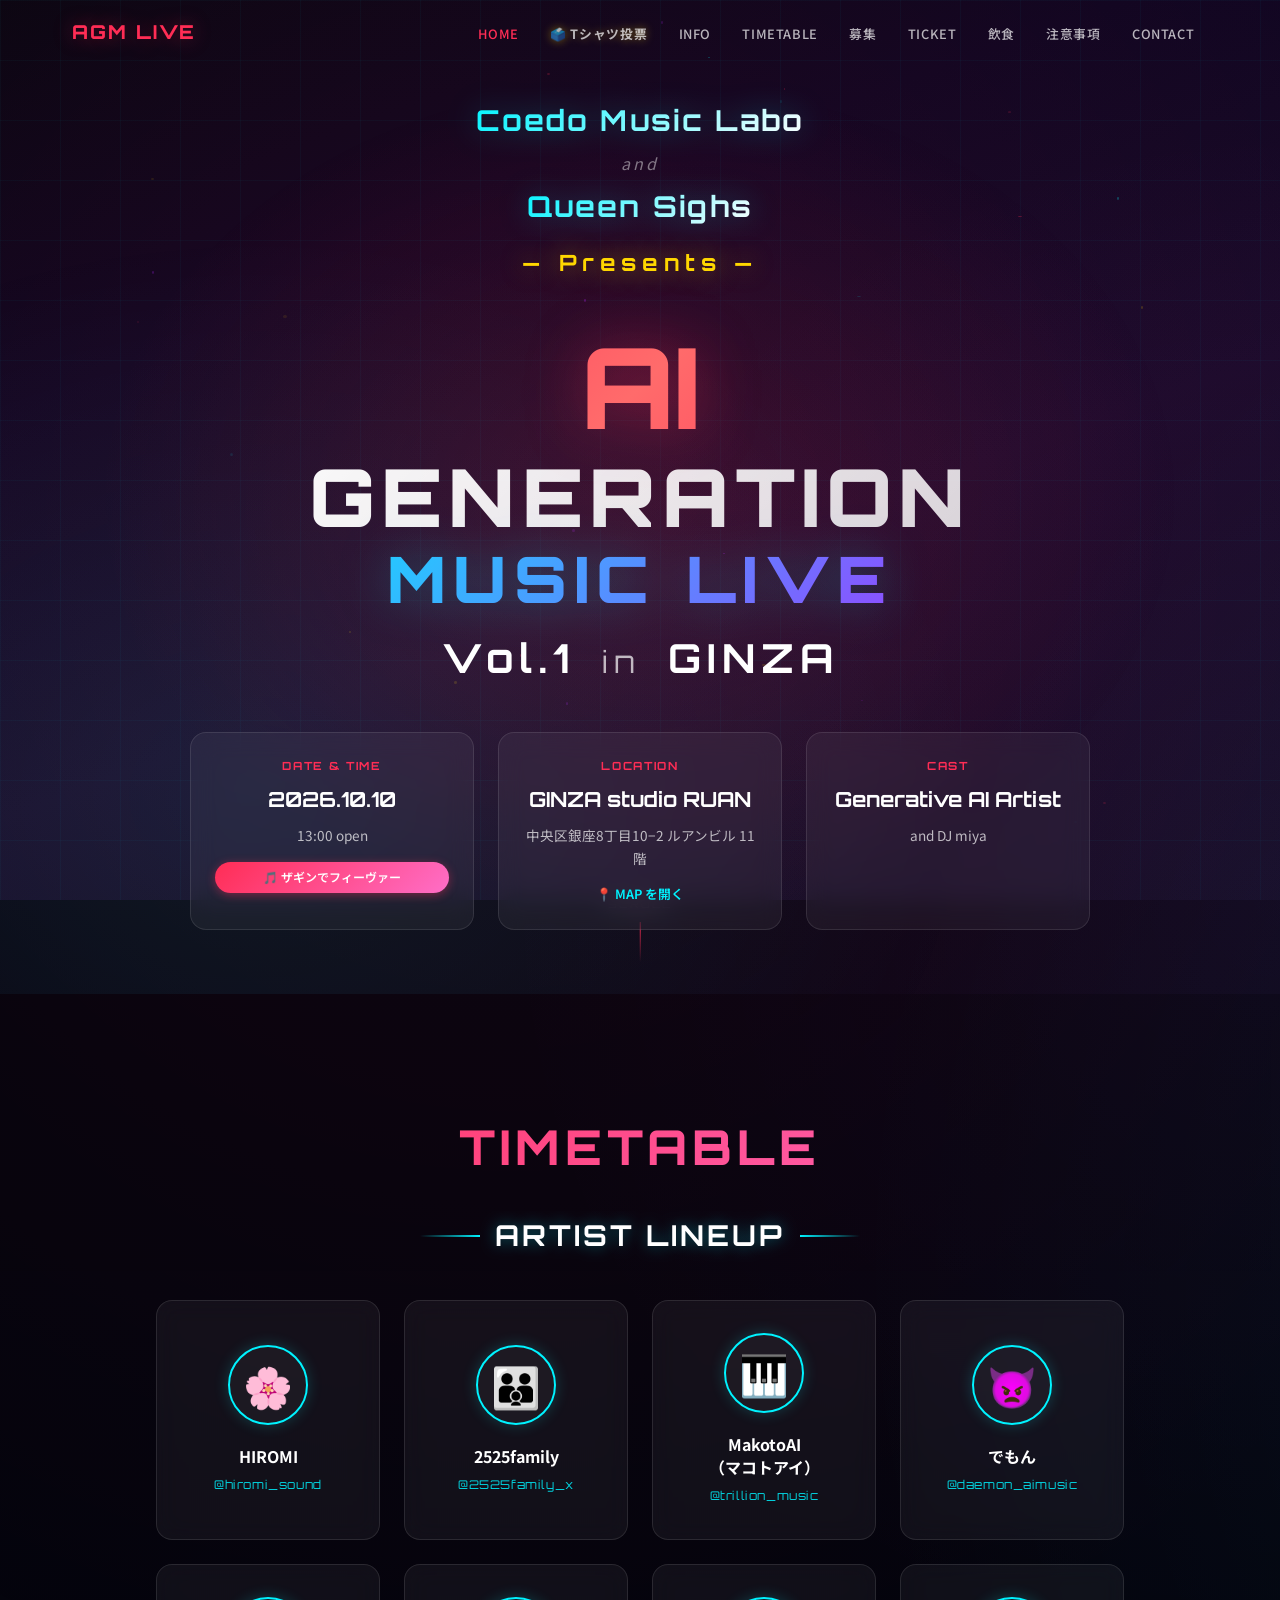
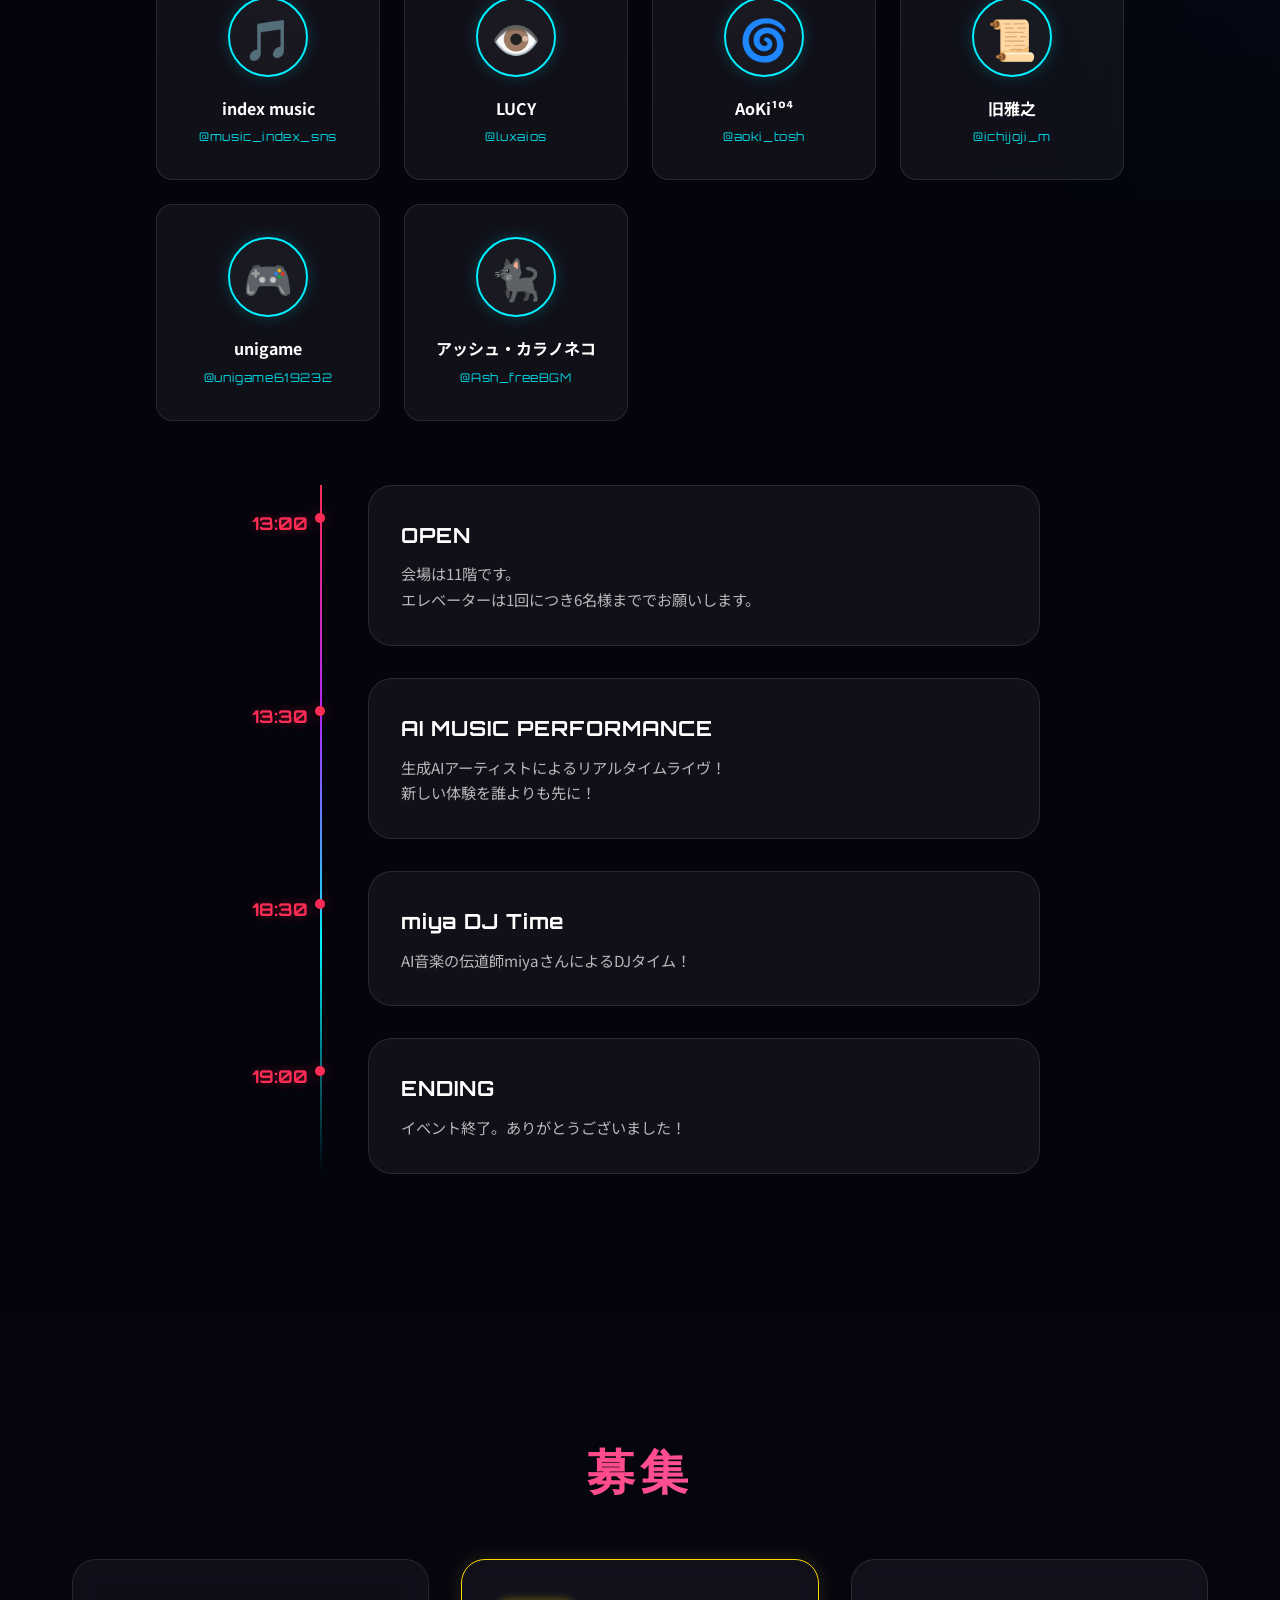
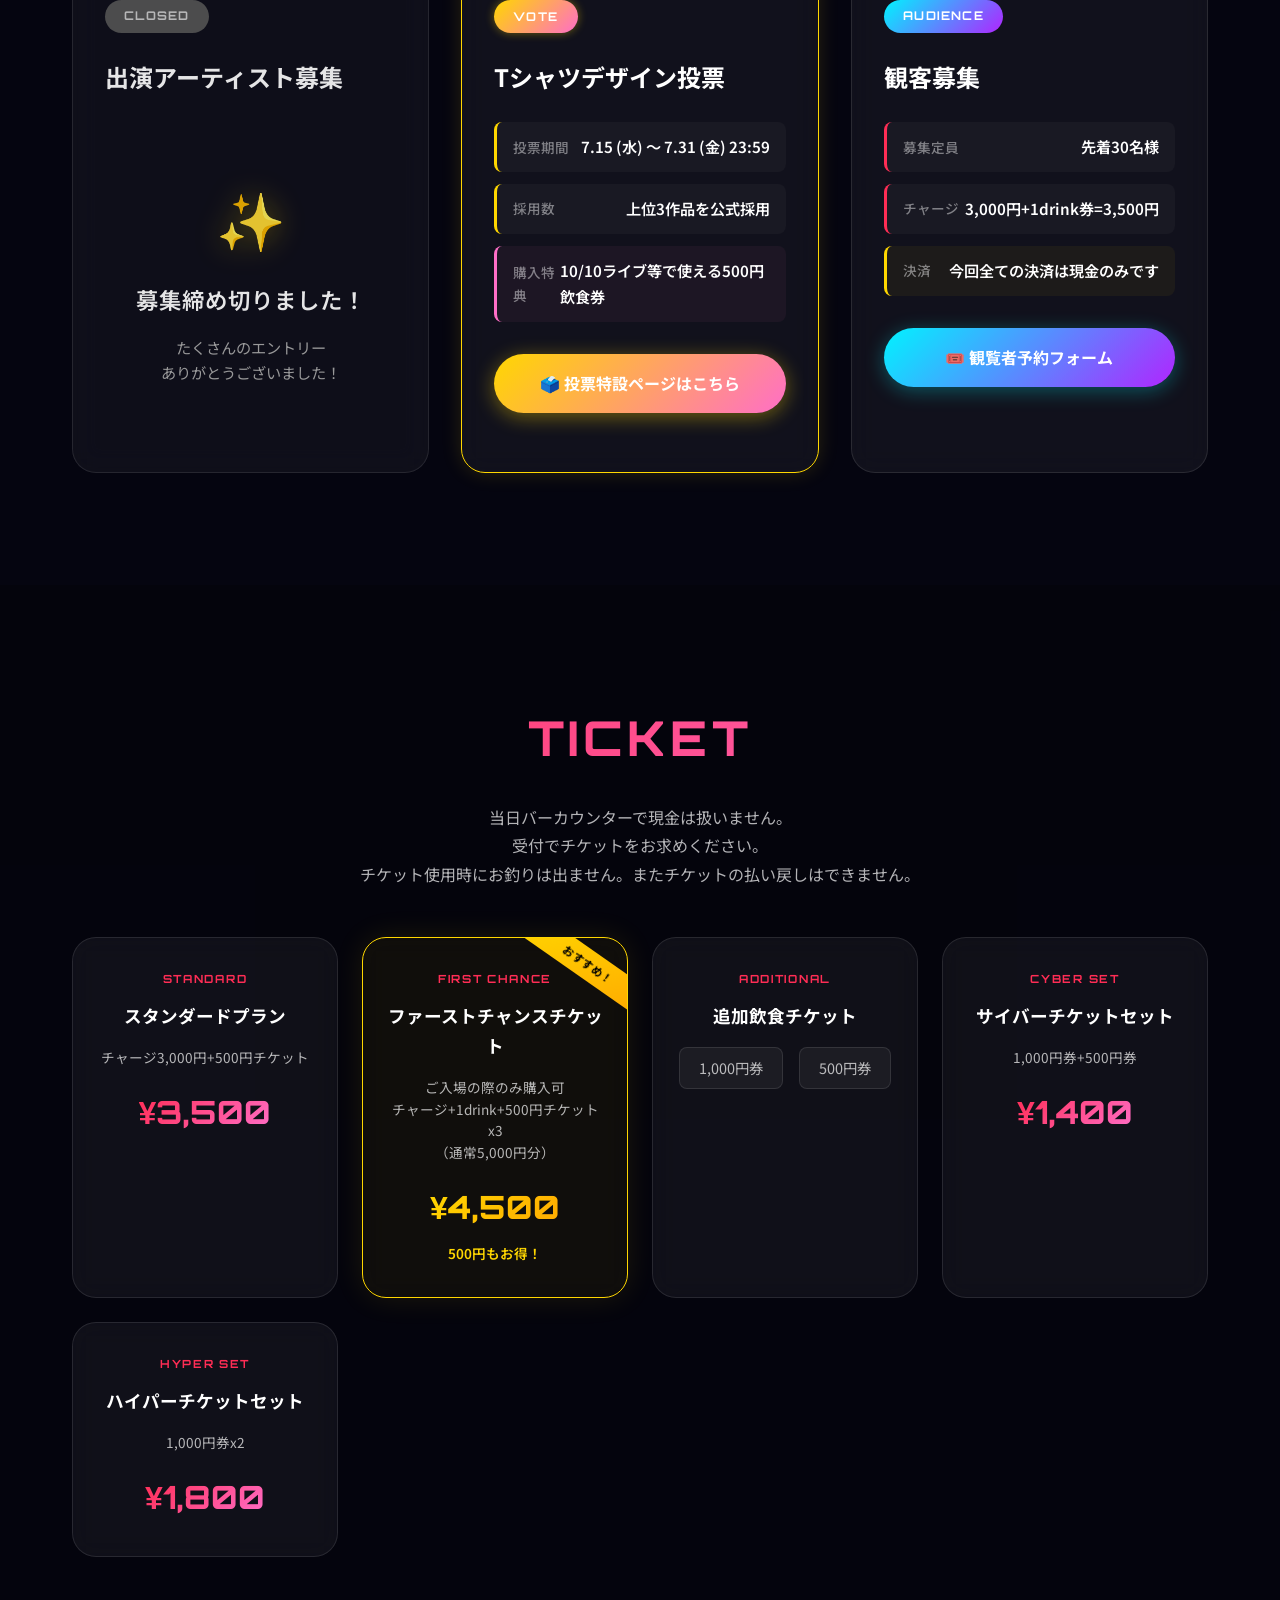
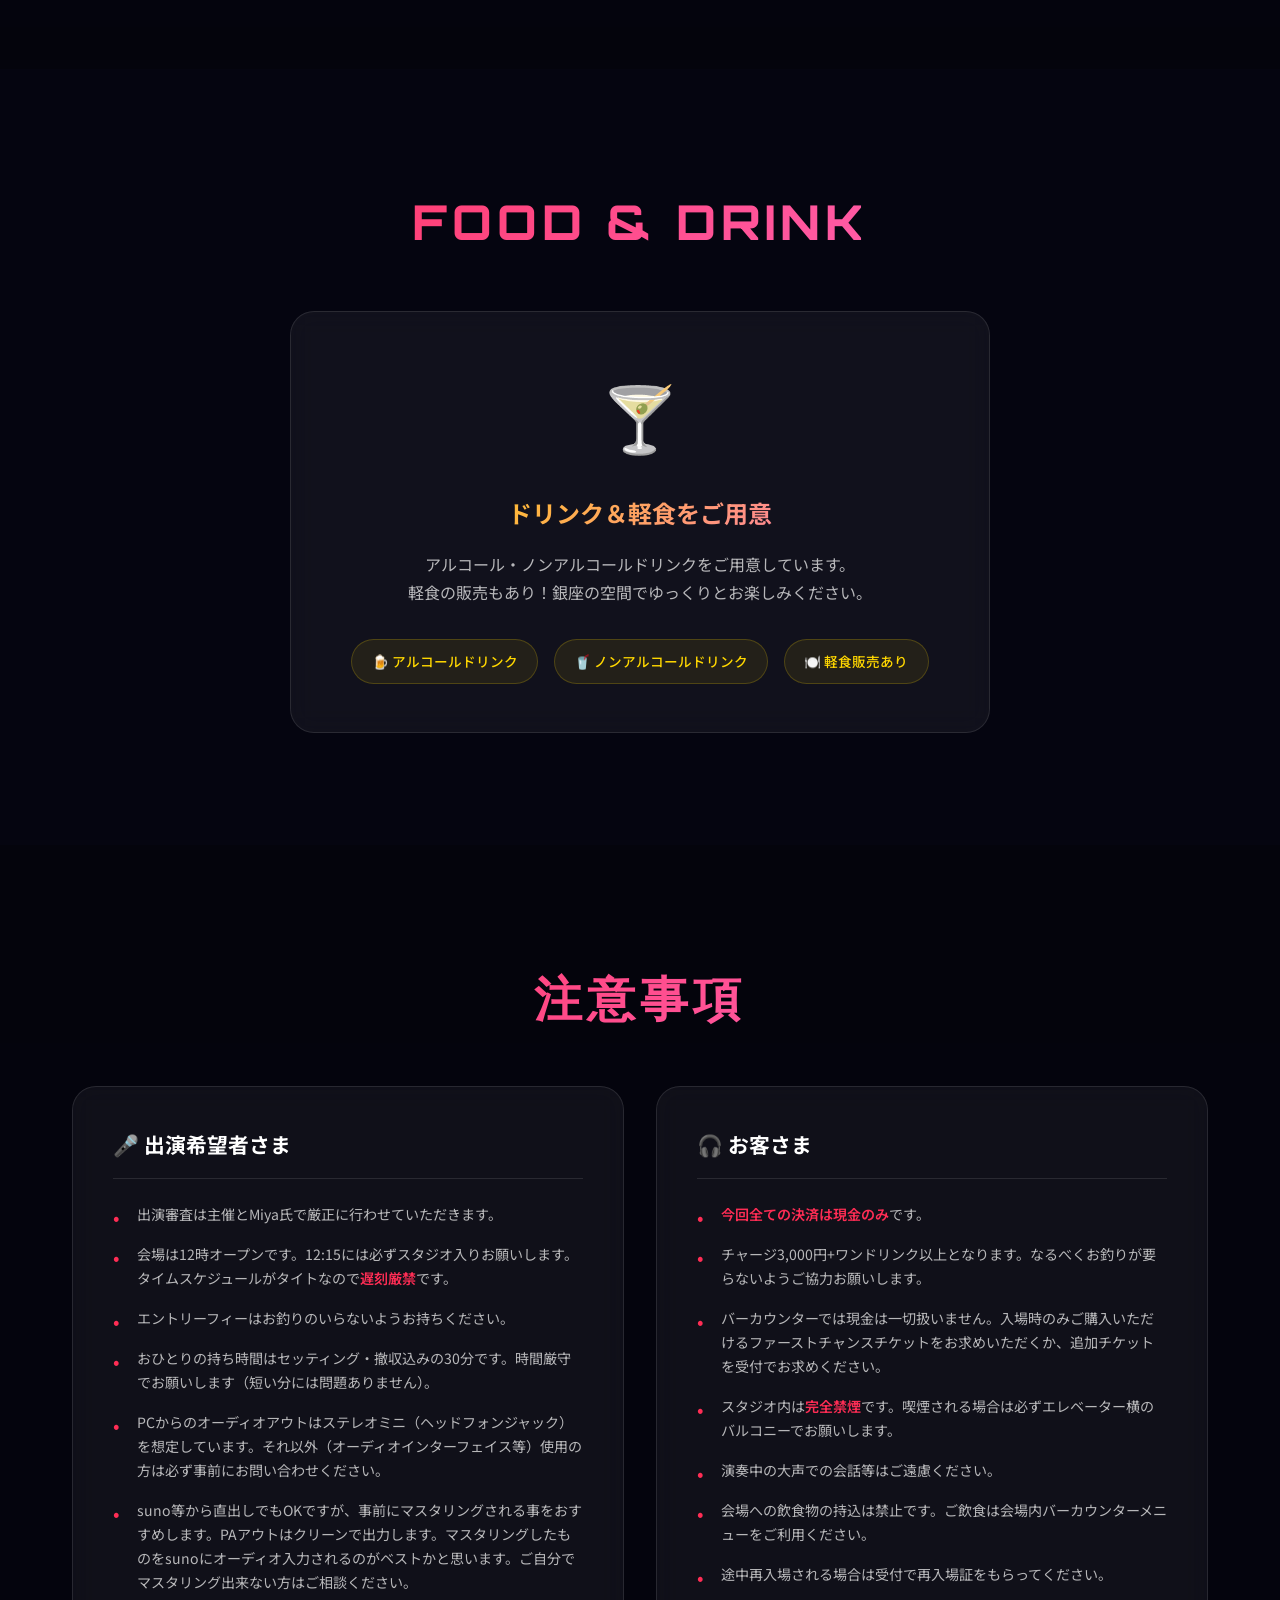
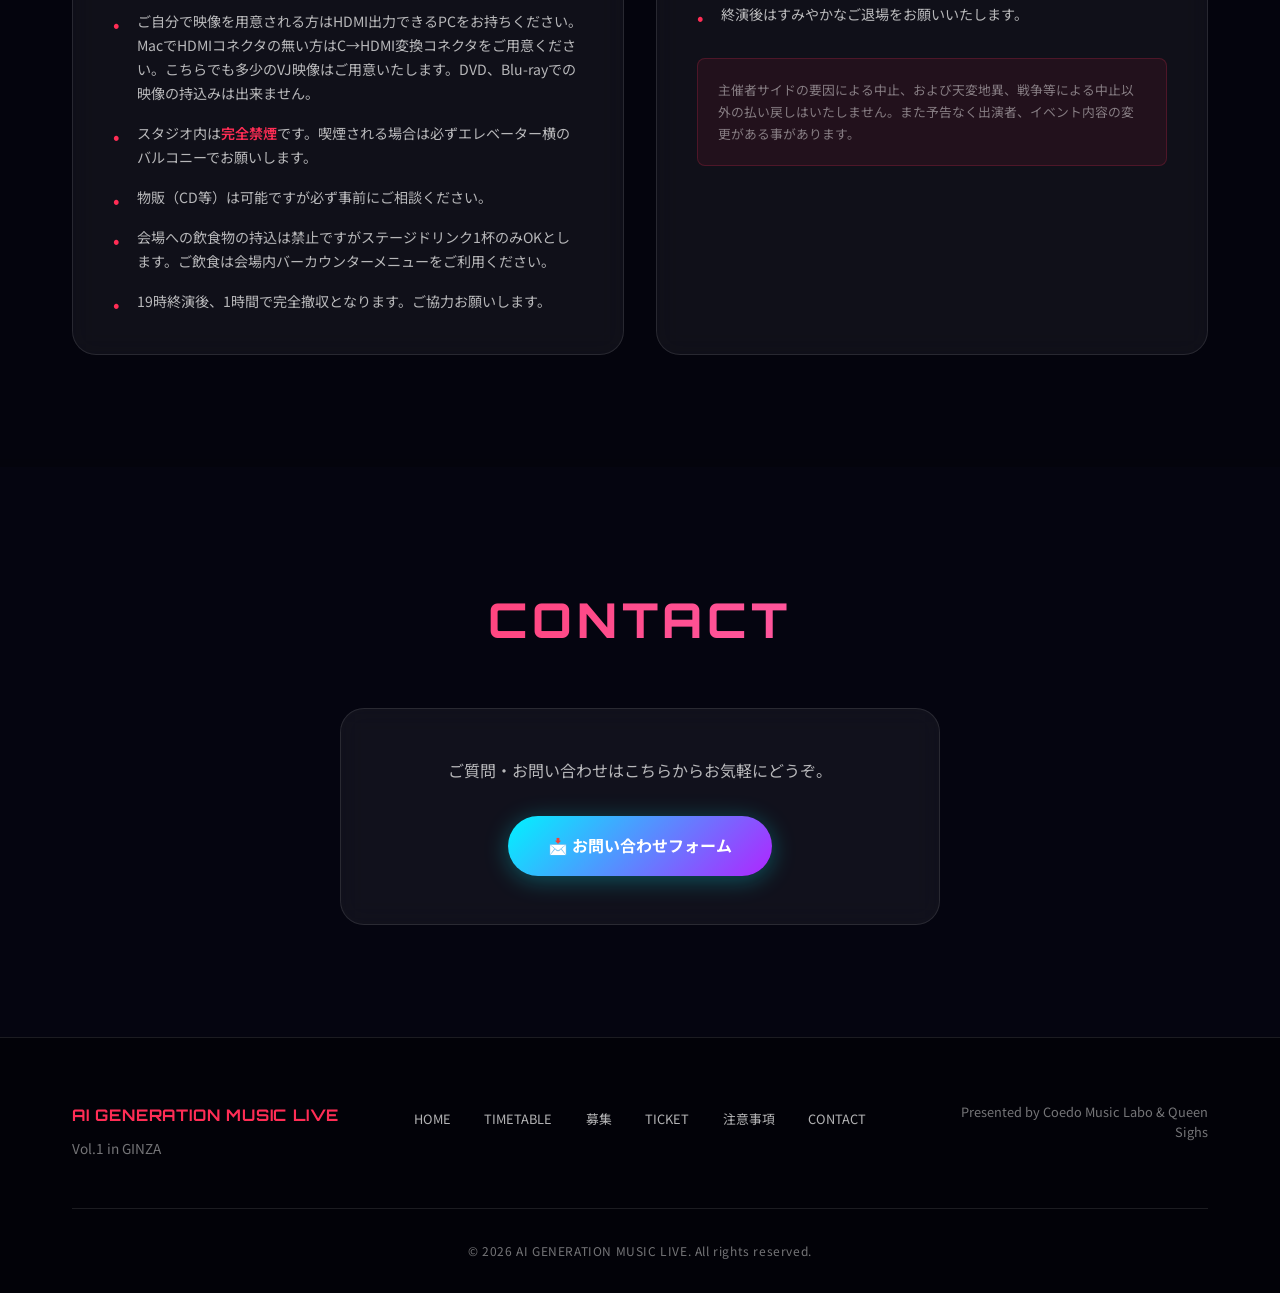
==== commit 3f23acb1: "style: index.html?T???????????????" ====
--- a/index.html
+++ b/index.html
@@ -32,7 +32,7 @@
             </button>
             <ul class="nav-menu" id="navMenu">
                 <li><a href="#home">HOME</a></li>
-                <li><a href="tshirt-contest.html" style="color: var(--accent-pink); font-weight: 700; text-shadow: 0 0 10px rgba(255, 110, 199, 0.4);">CONTEST</a></li>
+                <li><a href="tshirt-contest.html" style="color: var(--accent-gold); font-weight: 700; text-shadow: 0 0 10px rgba(255, 215, 0, 0.4);">🗳️ Tシャツ投票</a></li>
                 <li><a href="#info">INFO</a></li>
                 <li><a href="#timetable">TIMETABLE</a></li>
                 <li><a href="#recruit">募集</a></li>
@@ -153,26 +153,26 @@
                     </div>
                 </div>
 
-                <!-- Tシャツデザインコンテスト募集 -->
-                <div class="recruit-card glass" style="border-color: var(--accent-pink); box-shadow: 0 0 20px rgba(255, 110, 199, 0.15);">
-                    <div class="recruit-badge" style="background: linear-gradient(135deg, var(--accent-pink), var(--accent-purple)); color: #fff; box-shadow: 0 0 10px rgba(255, 110, 199, 0.4);">CONTEST</div>
-                    <h3>Tシャツコンテスト</h3>
+                <!-- Tシャツデザインコンテスト投票 -->
+                <div class="recruit-card glass" style="border-color: var(--accent-gold); box-shadow: 0 0 20px rgba(255, 215, 0, 0.15);">
+                    <div class="recruit-badge" style="background: linear-gradient(135deg, var(--accent-gold), var(--accent-pink)); color: #fff; box-shadow: 0 0 10px rgba(255, 215, 0, 0.4);">VOTE</div>
+                    <h3>Tシャツデザイン投票</h3>
                     <div class="recruit-details">
-                        <div class="detail-item" style="border-left-color: var(--accent-pink);">
-                            <span class="detail-label">応募締切</span>
-                            <span class="detail-value">2026.7.12 (日) まで</span>
-                        </div>
-                        <div class="detail-item" style="border-left-color: var(--accent-pink);">
+                        <div class="detail-item" style="border-left-color: var(--accent-gold);">
+                            <span class="detail-label">投票期間</span>
+                            <span class="detail-value">7.15 (水) 〜 7.31 (金) 23:59</span>
+                        </div>
+                        <div class="detail-item" style="border-left-color: var(--accent-gold);">
                             <span class="detail-label">採用数</span>
-                            <span class="detail-value">上位3デザイン</span>
-                        </div>
-                        <div class="detail-item important" style="border-left-color: var(--accent-gold); background: rgba(255, 215, 0, 0.05);">
-                            <span class="detail-label">特典</span>
-                            <span class="detail-value">Tシャツ現物1枚プレゼント</span>
-                        </div>
-                    </div>
-                    <a href="tshirt-contest.html" class="btn-recruit" style="background: linear-gradient(135deg, var(--accent-pink), var(--accent-purple)); box-shadow: 0 4px 20px rgba(255, 110, 199, 0.4);">
-                        👕 特設ページはこちら
+                            <span class="detail-value">上位3作品を公式採用</span>
+                        </div>
+                        <div class="detail-item important" style="border-left-color: var(--accent-pink); background: rgba(255, 110, 199, 0.05);">
+                            <span class="detail-label">購入特典</span>
+                            <span class="detail-value">10/10ライブ等で使える500円飲食券</span>
+                        </div>
+                    </div>
+                    <a href="tshirt-contest.html" class="btn-recruit" style="background: linear-gradient(135deg, var(--accent-gold), var(--accent-pink)); box-shadow: 0 4px 20px rgba(255, 215, 0, 0.4);">
+                        🗳️ 投票特設ページはこちら
                     </a>
                 </div>
 
@@ -366,3 +366,4 @@
 </body>
 
 </html>
+
